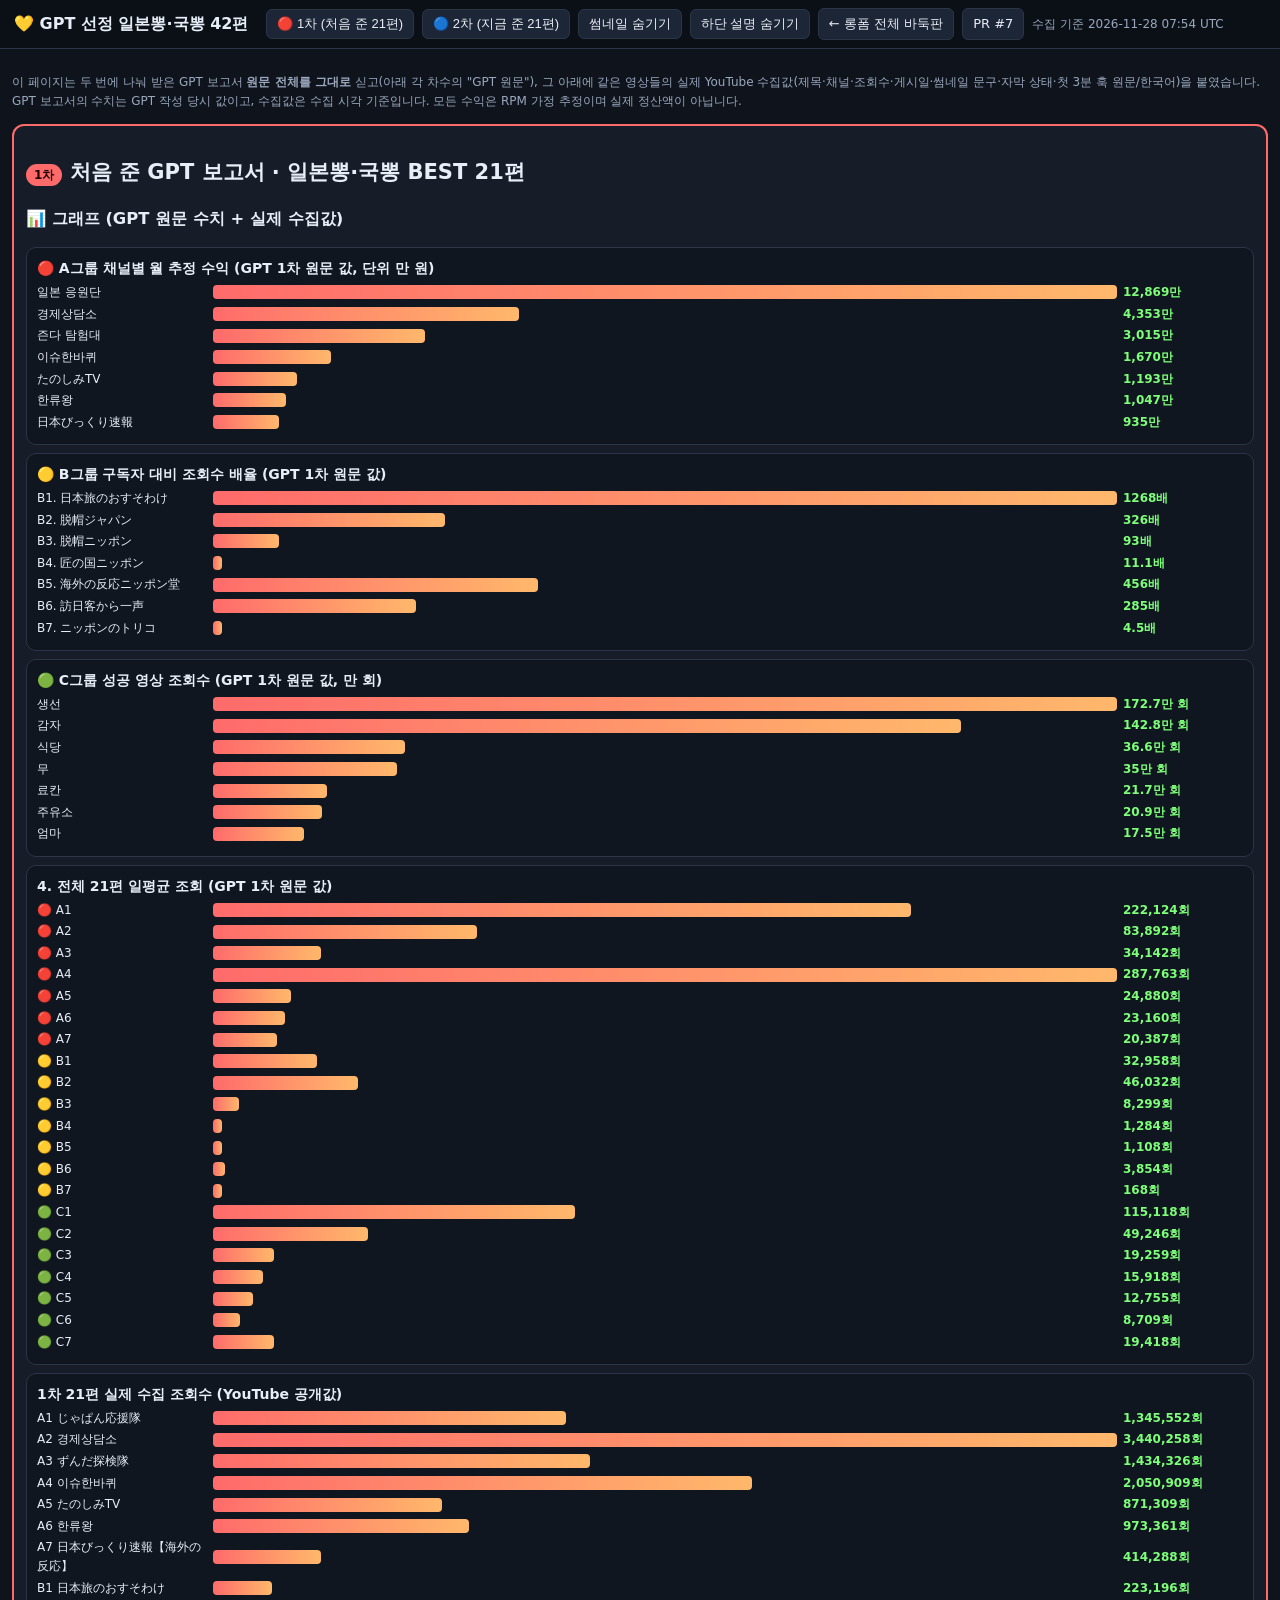
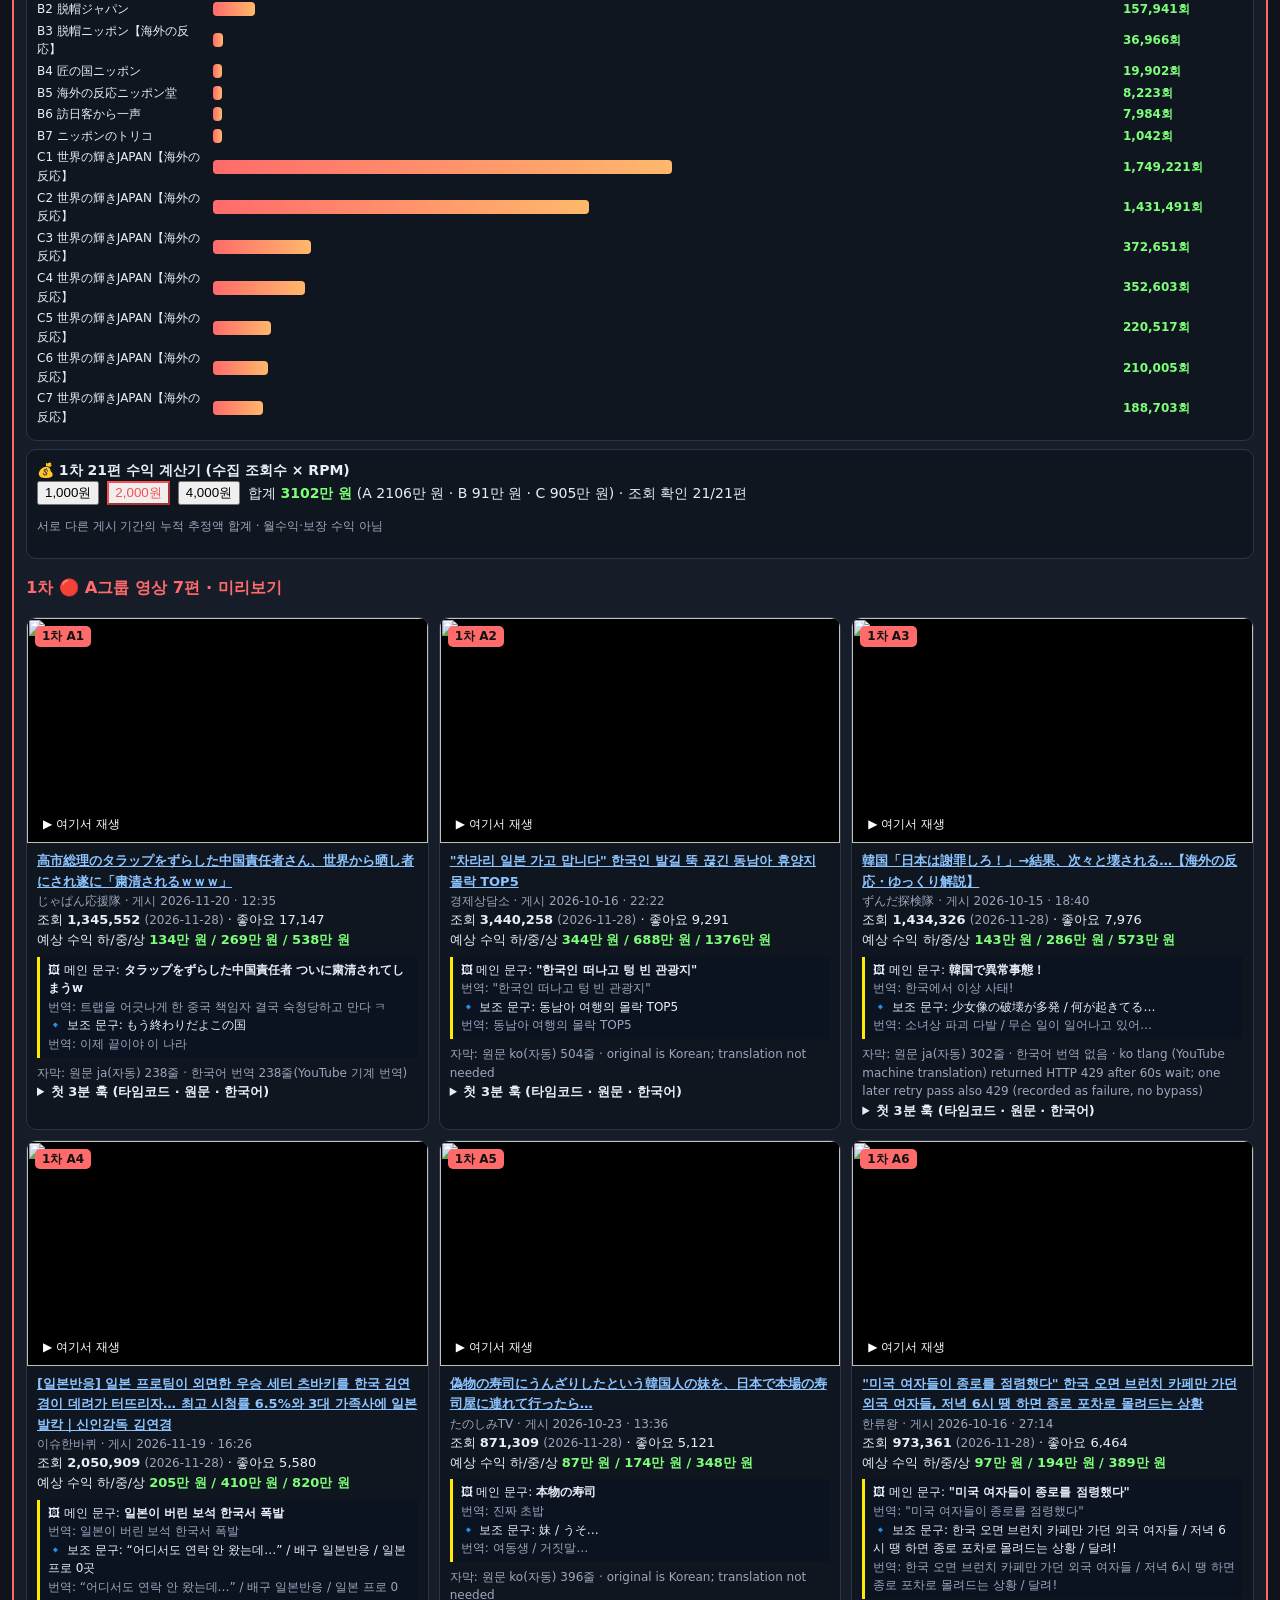
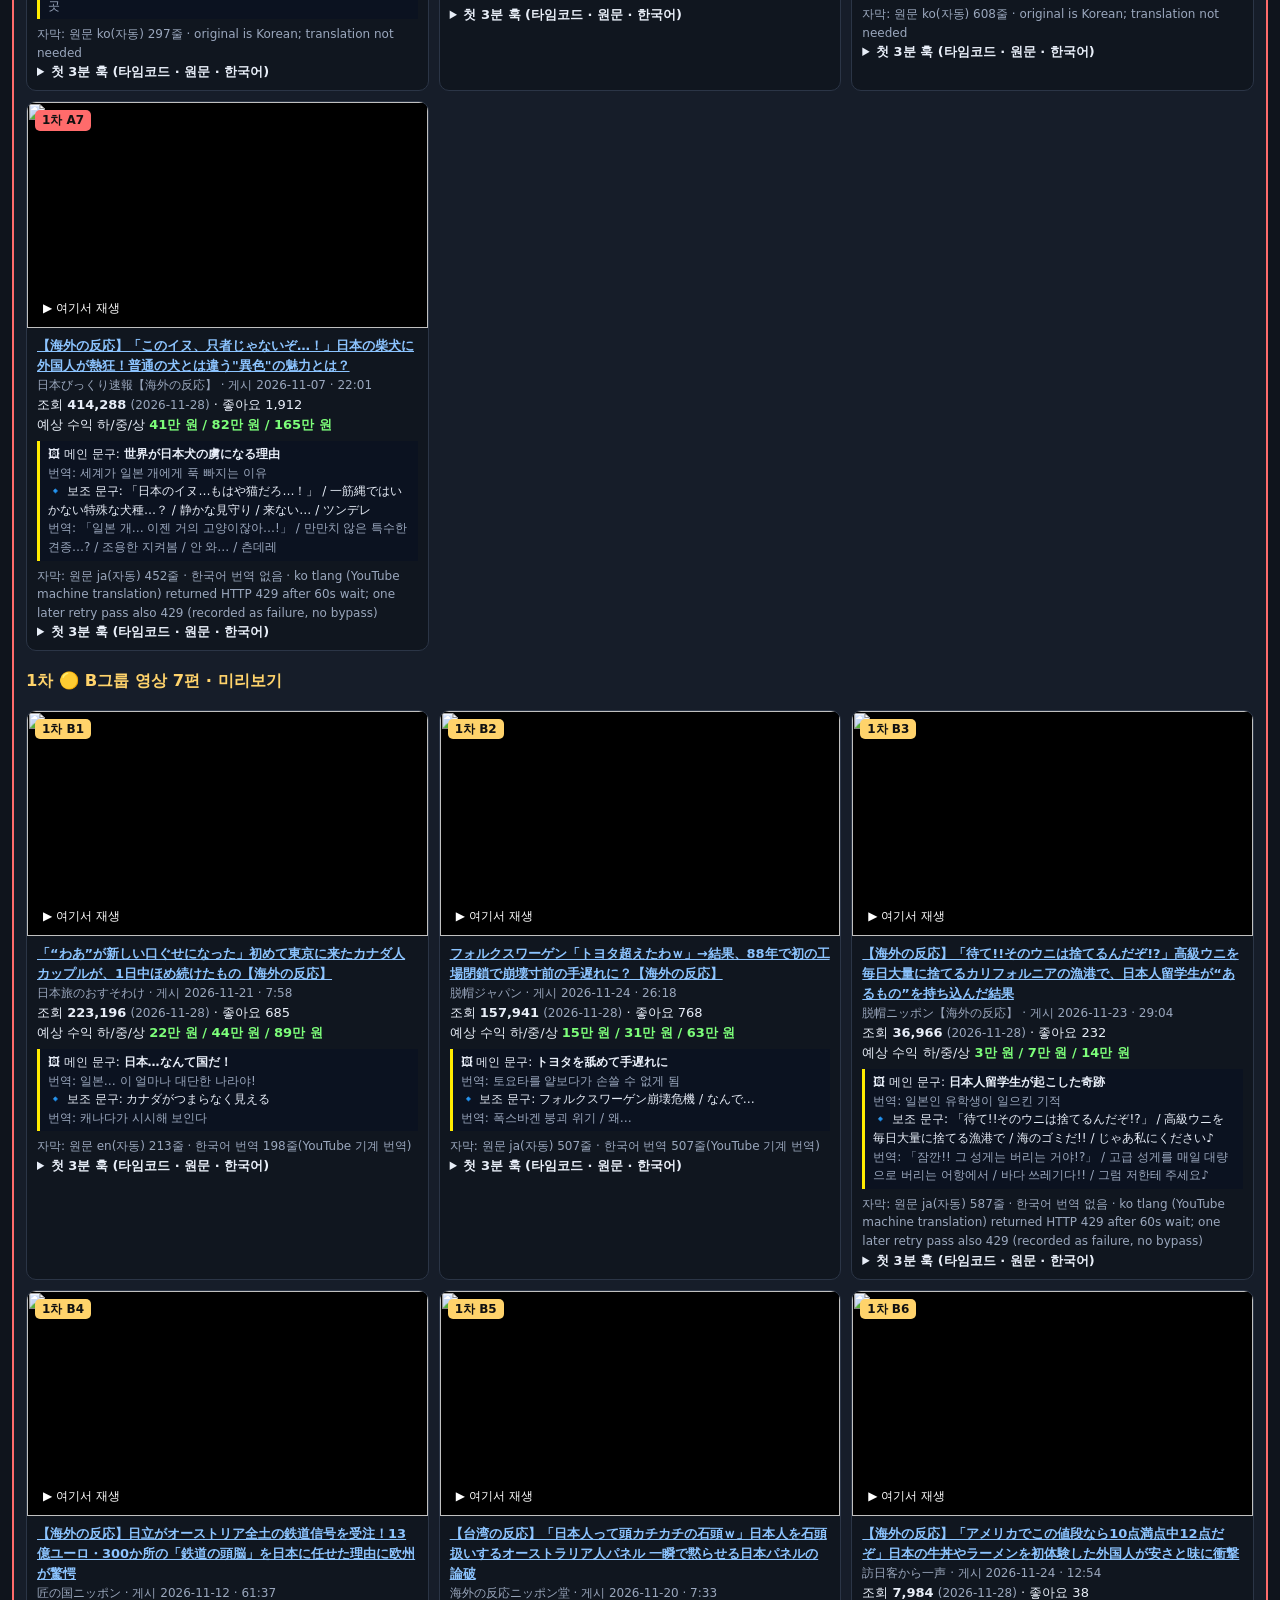
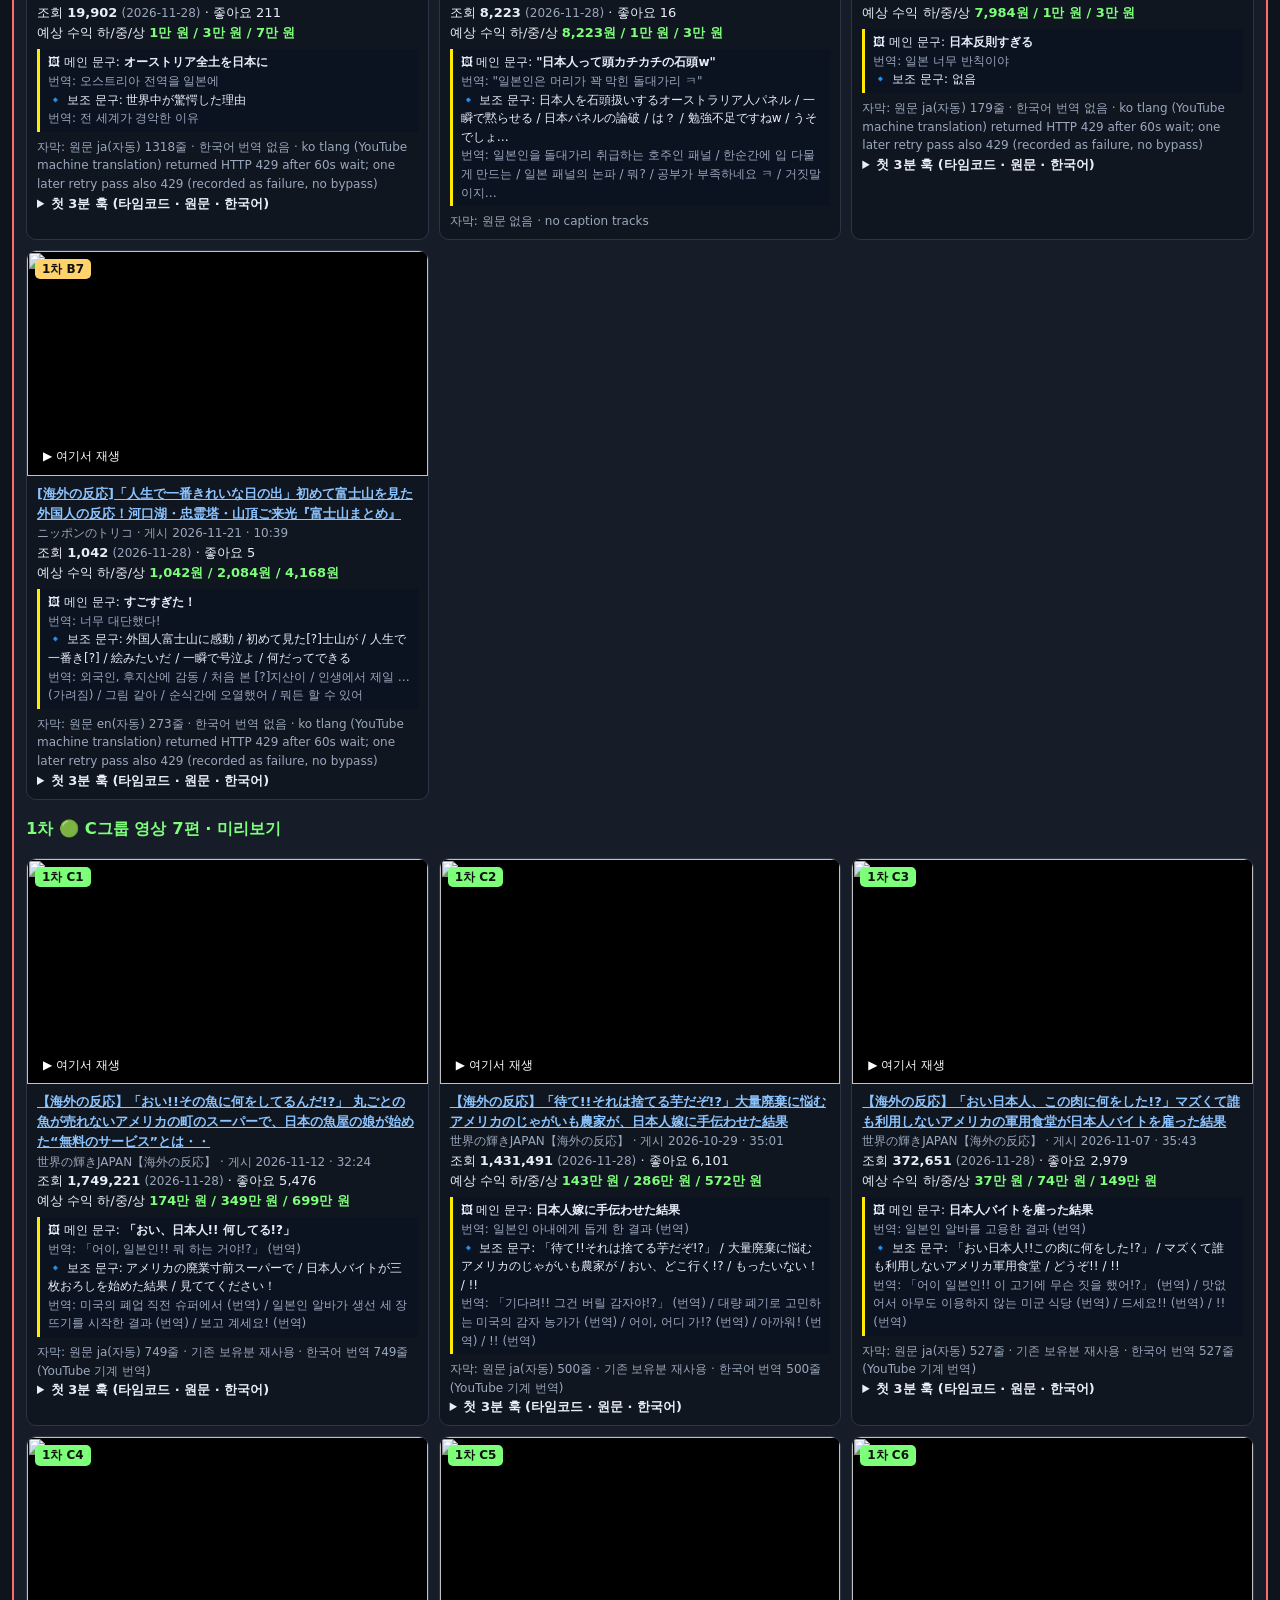
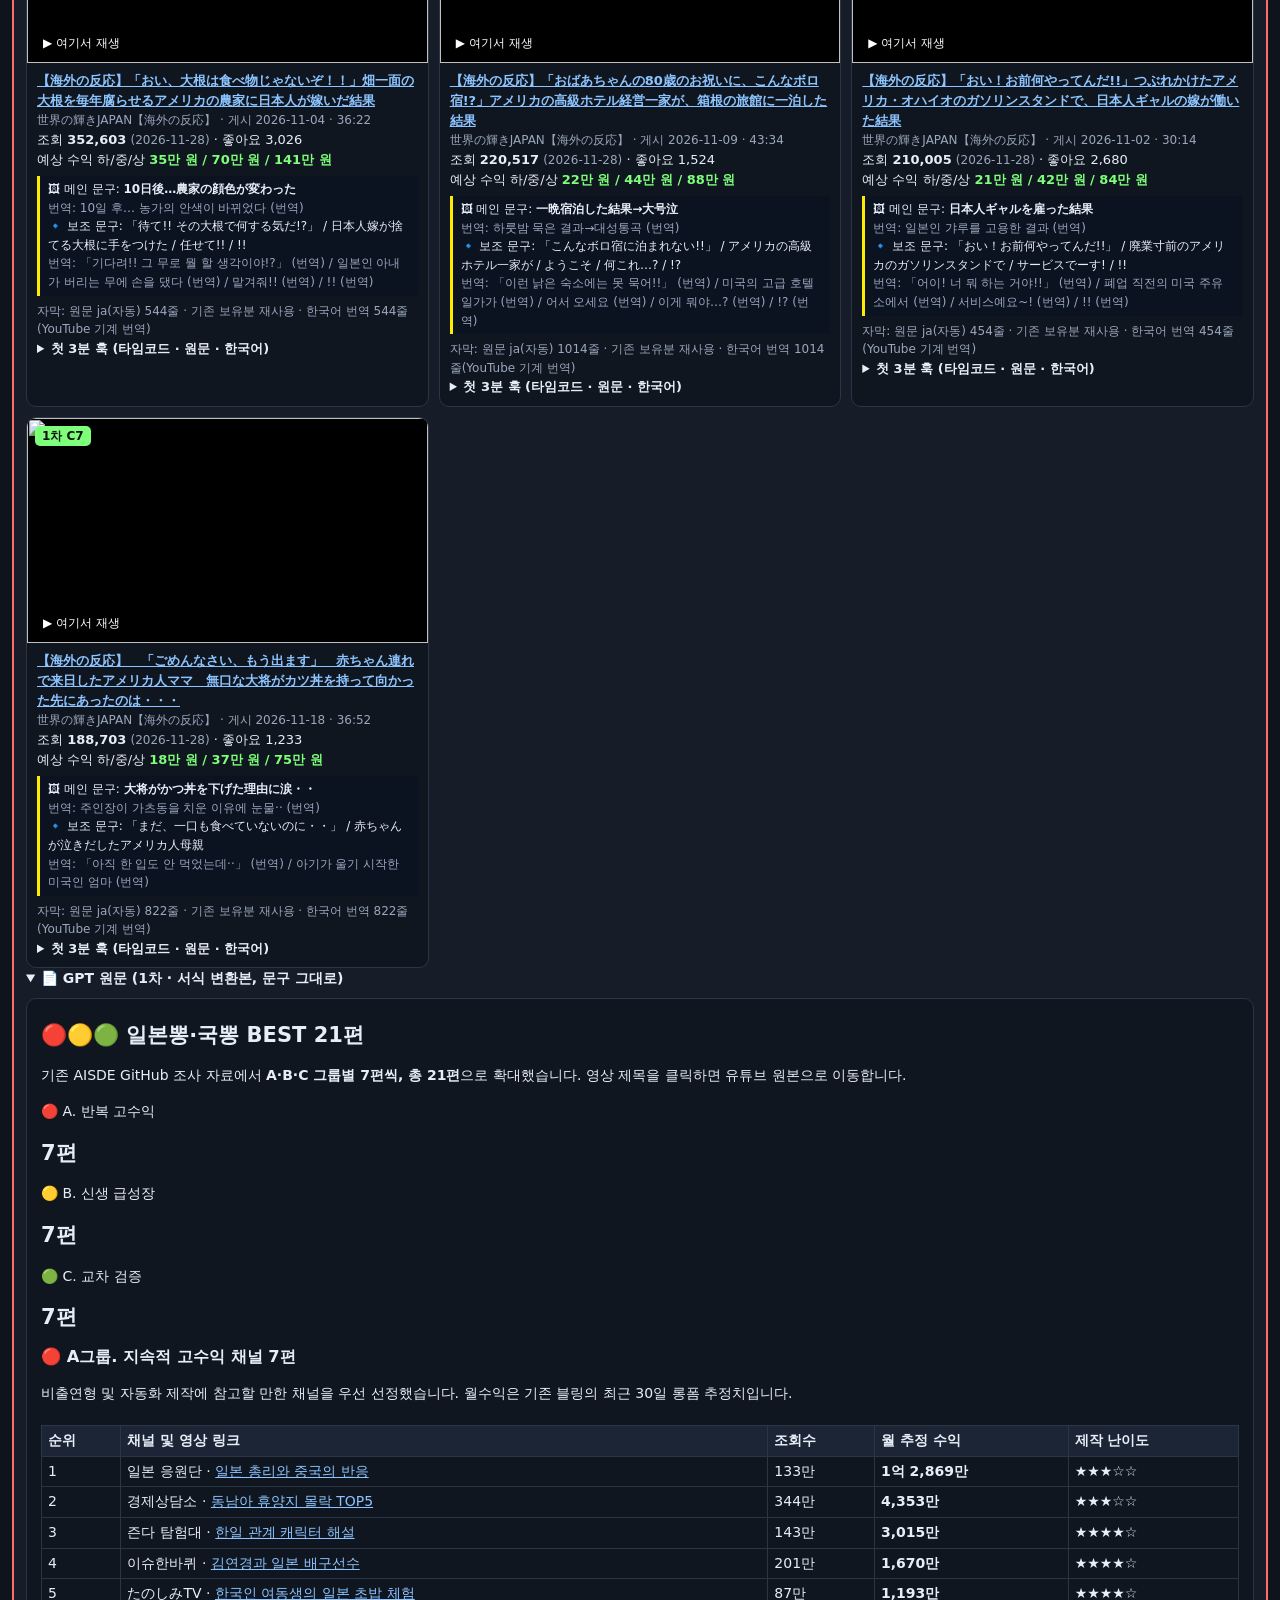
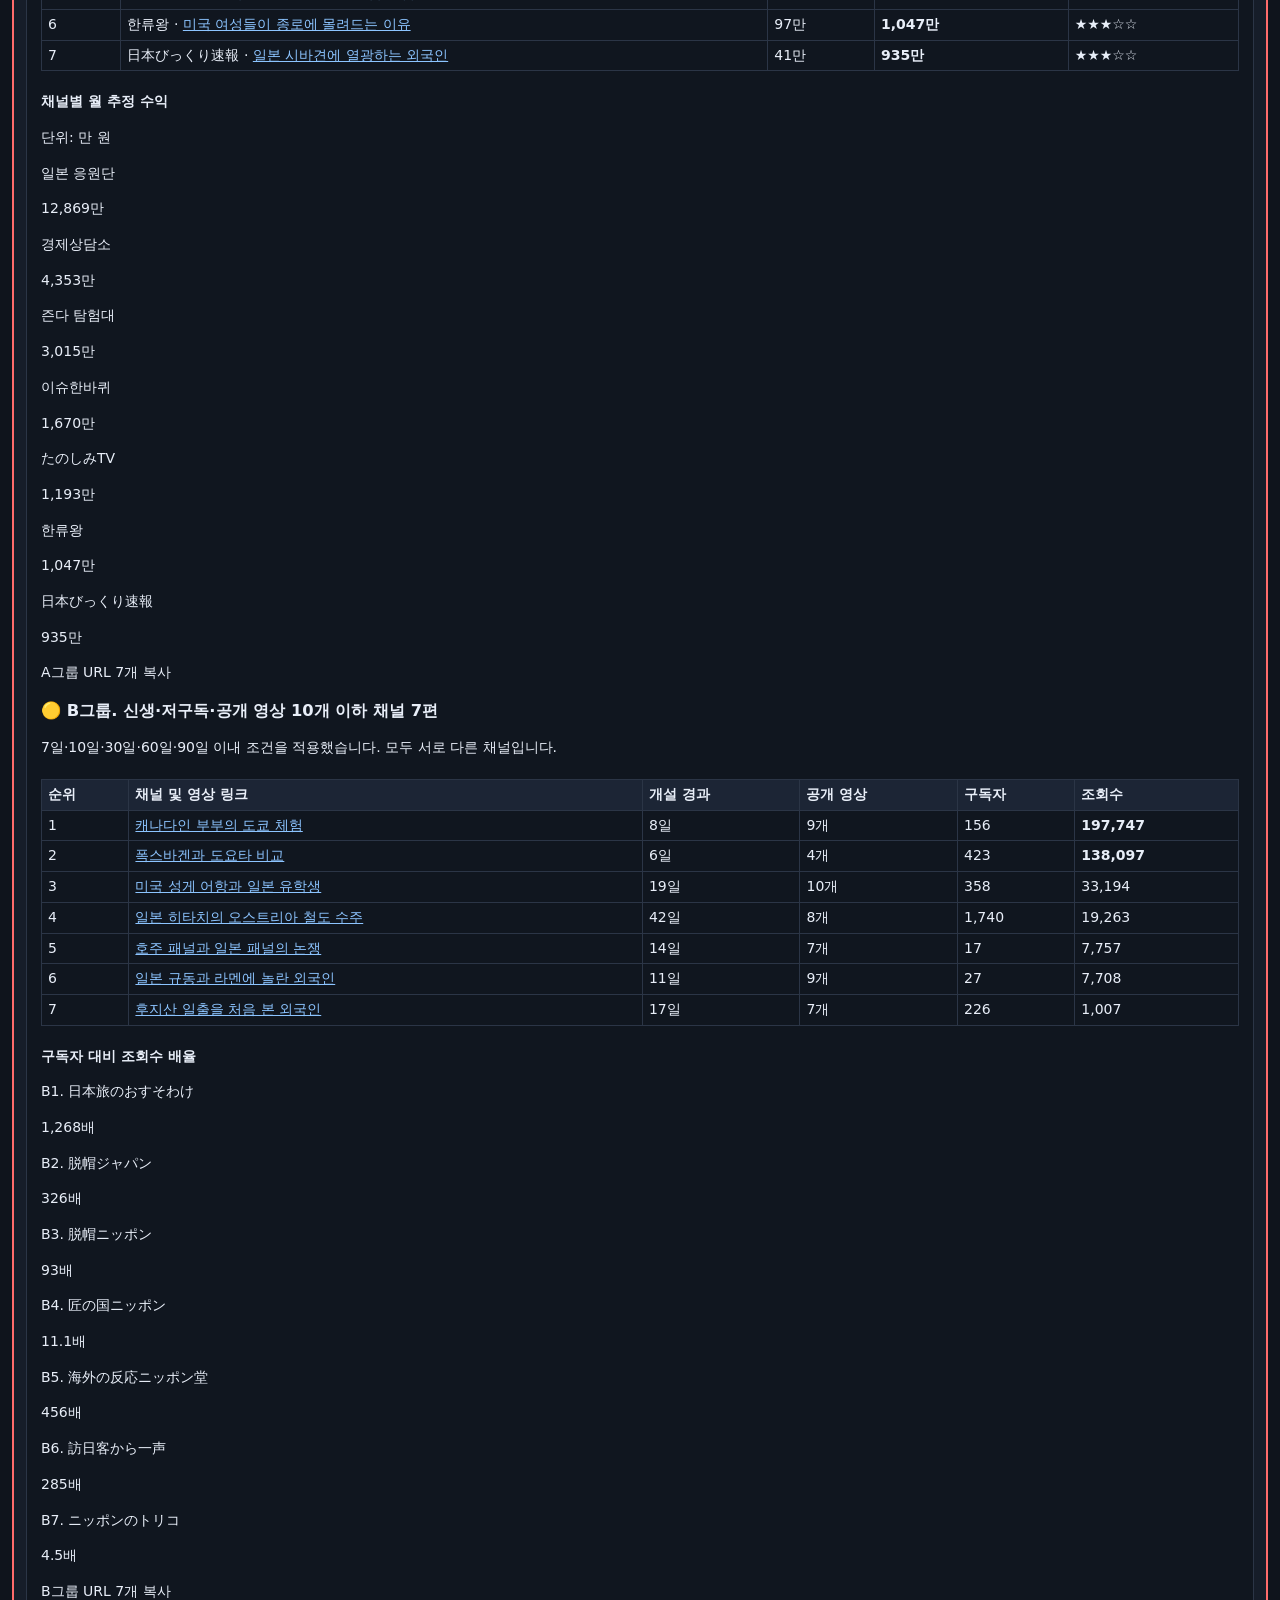
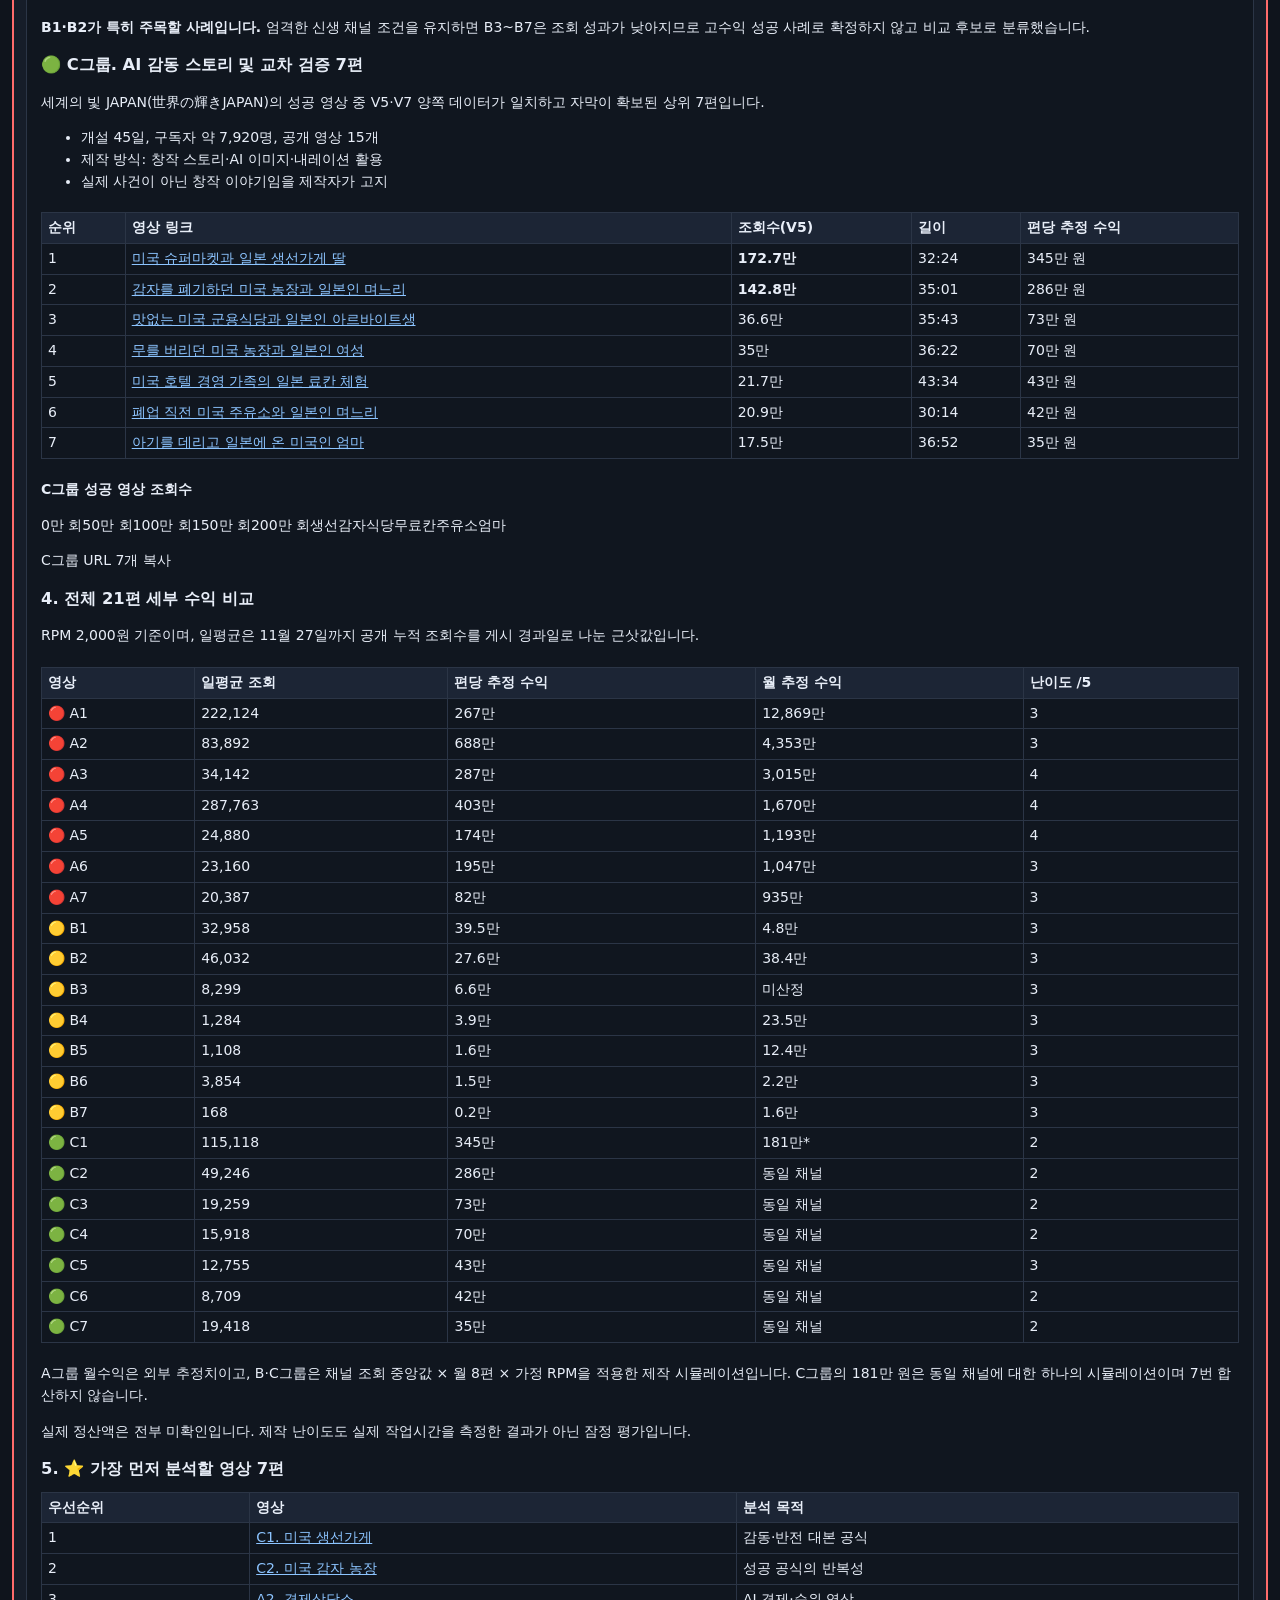
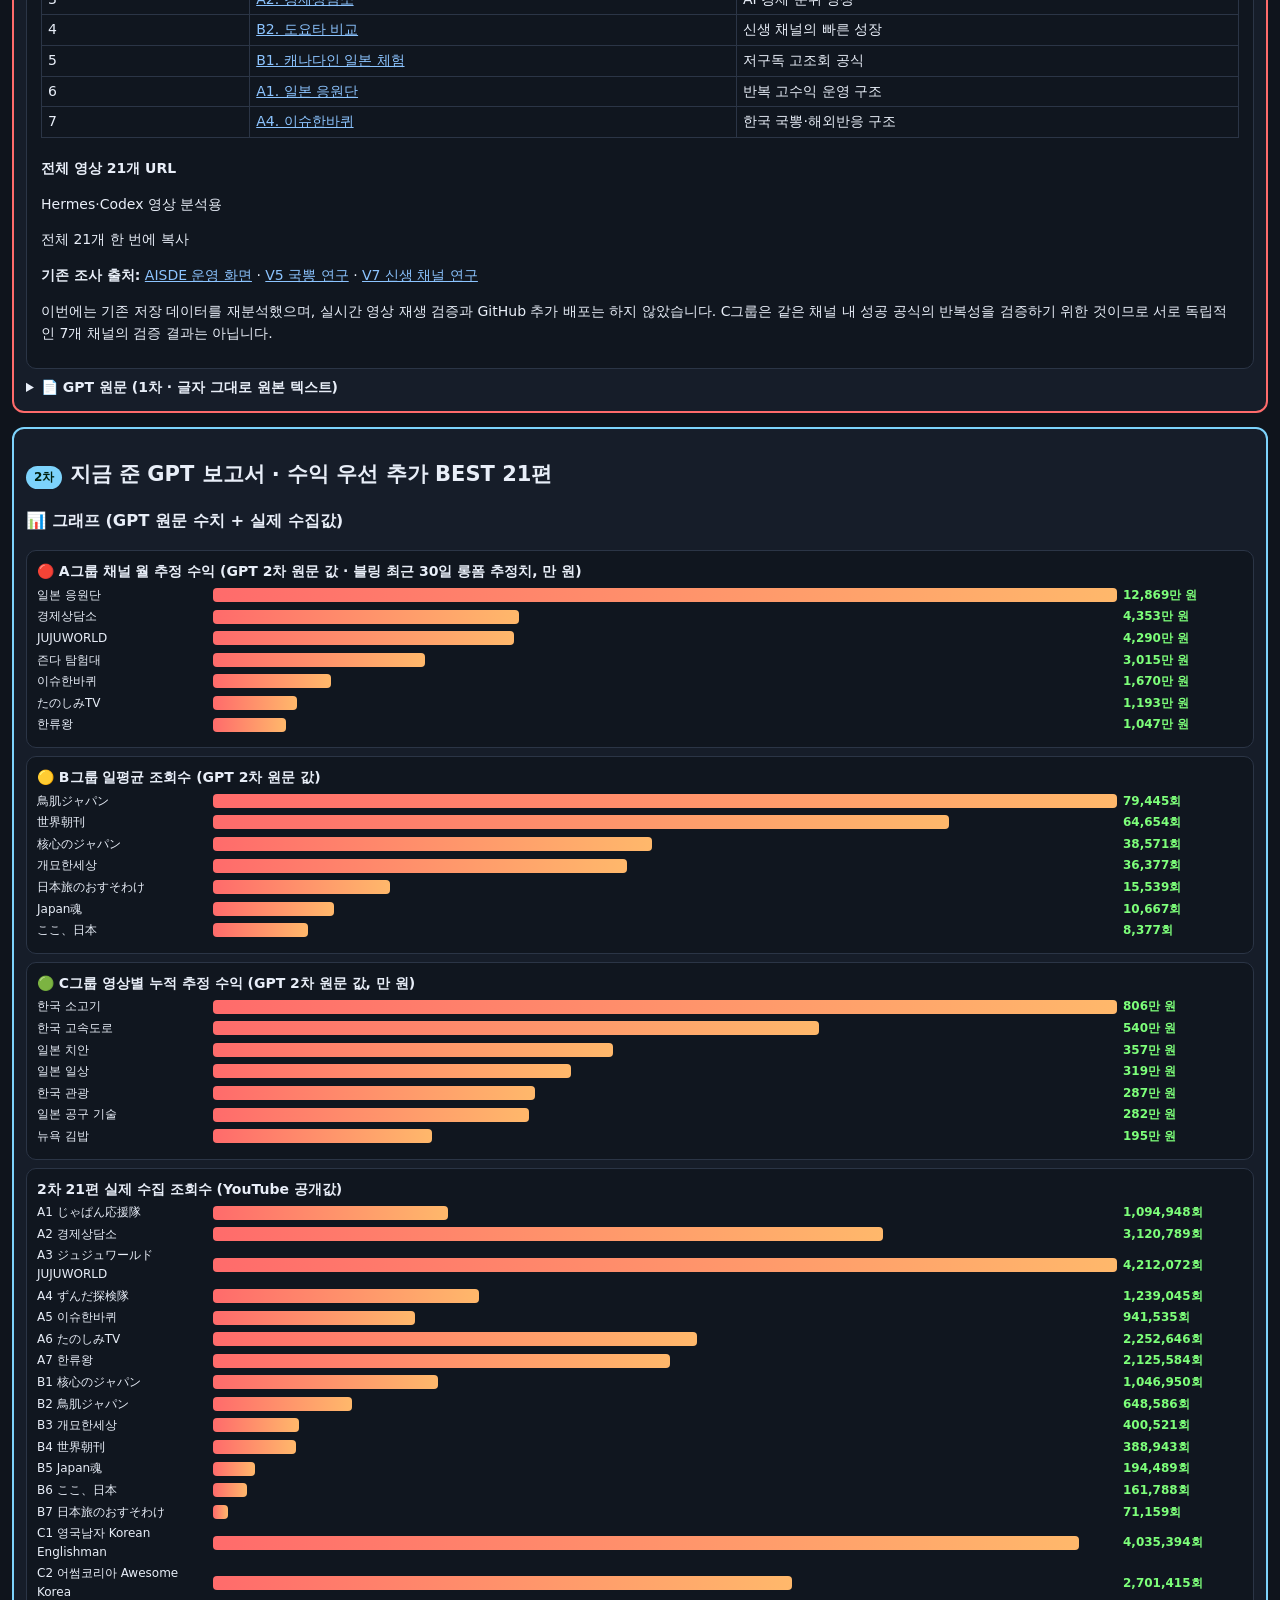
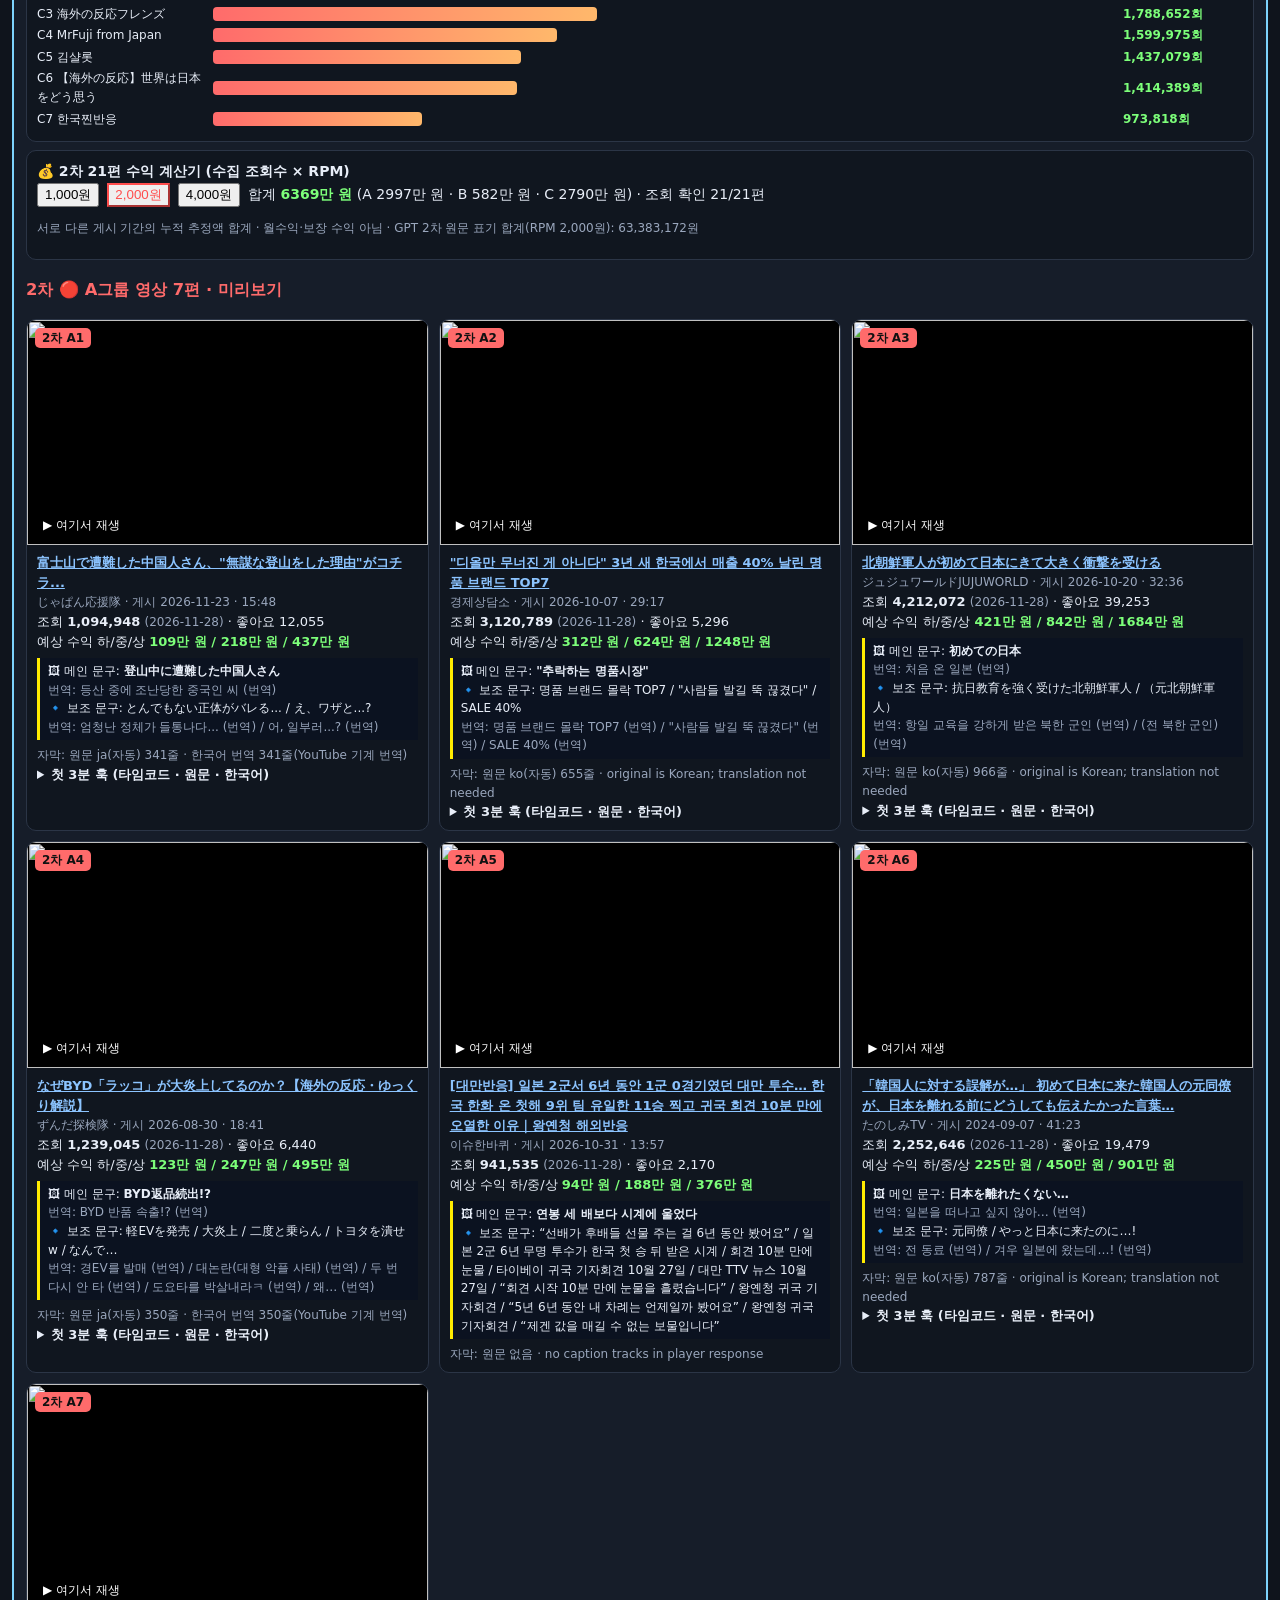
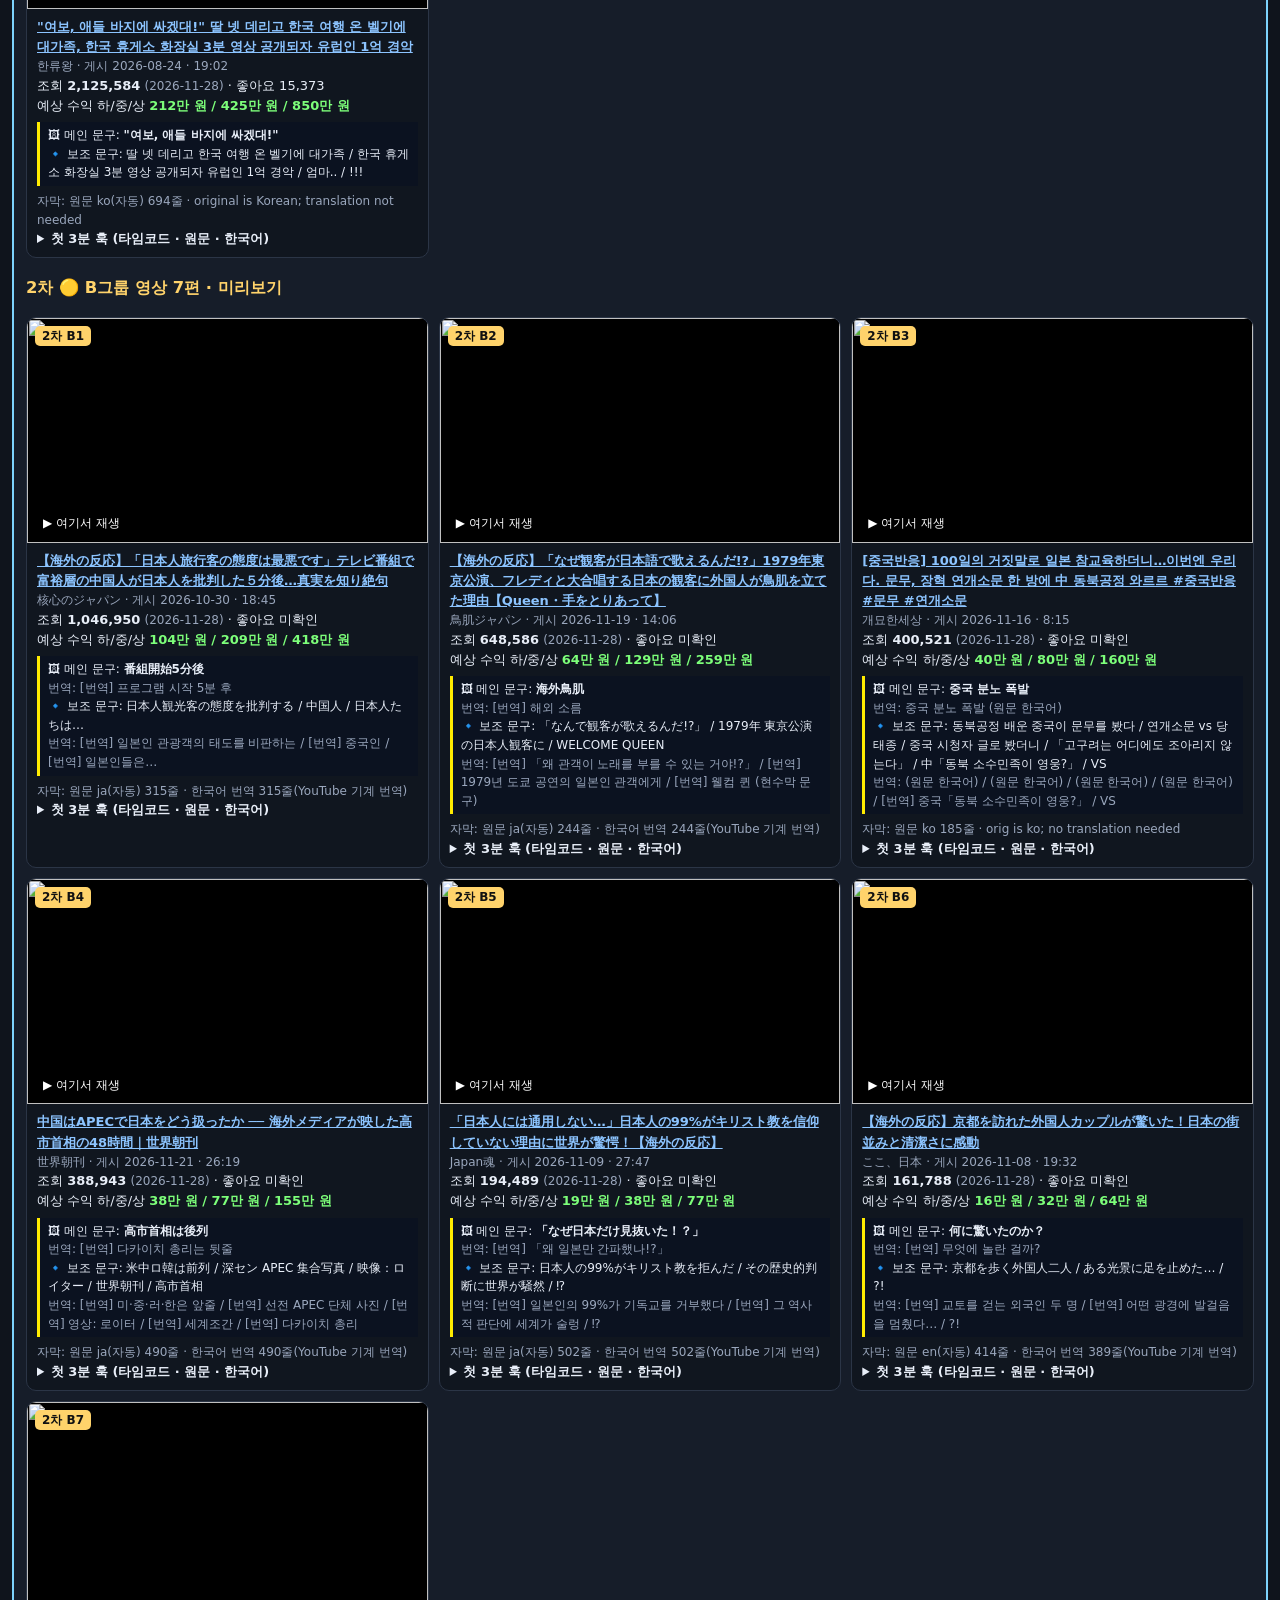
==== gpt42.html @ ff43d315 "Add GPT-selected 42 videos page (round 1 and 2, verbatim GPT reports, charts, subtitles status, thum" ====
<!doctype html><html lang="ko"><head><meta charset="utf-8"><meta name="viewport" content="width=device-width,initial-scale=1"><title>GPT 선정 일본뽕·국뽕 42편 · 1차 21 + 2차 21</title>
<style>
:root{--bg:#0f141c;--panel:#161d29;--line:#2b3546;--ink:#e8eef8;--mut:#9aa7bd;--red:#ff4d4d;--grn:#7dff7a;--lime:#bcff34;--ylw:#FFEB00}
*{box-sizing:border-box}body{margin:0;background:var(--bg);color:var(--ink);font:14px/1.55 system-ui,"Malgun Gothic",sans-serif}a{color:#8cc4ff}
header{position:sticky;top:0;z-index:20;background:#0b1017;border-bottom:1px solid var(--line);padding:8px 14px;display:flex;flex-wrap:wrap;gap:8px;align-items:center}
header h1{font-size:16px;margin:0 10px 0 0}header button,header a.btn{background:#1d2636;color:var(--ink);border:1px solid var(--line);border-radius:6px;padding:5px 10px;cursor:pointer;font-size:13px;text-decoration:none}
header button[aria-pressed=true]{border-color:var(--red);color:var(--red);font-weight:700}
main{max-width:1280px;margin:0 auto;padding:12px}
.round{border:2px solid var(--line);border-radius:12px;padding:12px;margin:14px 0;background:var(--panel)}.round.r1{border-color:#ff6b6b}.round.r2{border-color:#7dd3fc}
.badge{display:inline-block;padding:2px 8px;border-radius:999px;font-weight:800;font-size:12px}.b1{background:#ff6b6b;color:#200}.b2{background:#7dd3fc;color:#021}
.tw{overflow:auto}table{border-collapse:collapse;width:100%;margin:6px 0}th,td{border:1px solid var(--line);padding:4px 6px;vertical-align:top;text-align:left}th{background:#1c2535}
.gpt{background:#10161f;border:1px solid var(--line);border-radius:10px;padding:10px 14px;margin:8px 0}.gpt h2,.gpt h3,.gpt h4,.gpt h5{margin:10px 0 4px}
details>summary{cursor:pointer;font-weight:700}pre.raw{white-space:pre-wrap;word-break:break-word;background:#0a0e14;border:1px solid var(--line);padding:10px;border-radius:8px;font-size:12px}
.chart{background:#10161f;border:1px solid var(--line);border-radius:10px;padding:10px;margin:8px 0}.bar{display:grid;grid-template-columns:170px 1fr 120px;gap:6px;align-items:center;margin:3px 0;font-size:12px}.bar i{display:block;height:14px;border-radius:4px;background:linear-gradient(90deg,#ff6b6b,#ffb86b)}.bar b{color:var(--grn)}
.cards{display:grid;grid-template-columns:repeat(auto-fill,minmax(min(300px,100%),1fr));gap:10px}.card{background:#10161f;border:1px solid var(--line);border-radius:10px;overflow:hidden}
.th{position:relative;display:block;aspect-ratio:16/9;background:#000;cursor:pointer}.th img{width:100%;height:100%;object-fit:cover;display:block}.th .pl{position:absolute;left:8px;bottom:8px;background:rgba(0,0,0,.75);color:#fff;border-radius:6px;padding:2px 8px;font-size:12px}
.th .code{position:absolute;left:8px;top:8px;font-weight:900;font-size:12px;border-radius:5px;padding:1px 7px}.th .gptm{position:absolute;right:6px;top:6px}
.cb{padding:8px 10px;font-size:13px}.cb .t{font-weight:700}.cb .m{color:var(--mut);font-size:12px}.money{color:var(--grn);font-weight:700}.red{color:var(--red);font-weight:700}
.tt{background:#0b1220;border-left:3px solid var(--ylw);padding:4px 8px;margin:6px 0;font-size:12px}
.hook{max-height:220px;overflow:auto;font-size:12px;border:1px solid var(--line);border-radius:6px;margin-top:6px}.hook div{display:grid;grid-template-columns:58px 1fr 1fr;gap:6px;padding:2px 6px;border-bottom:1px solid #1d2636}.hook .tc{color:#ffd36b;font-family:monospace}
.player iframe{width:100%;aspect-ratio:16/9;border:0;display:block}.player .pb{display:flex;gap:6px;padding:4px;background:#111;font-size:12px}
.hide-thumb .th img{display:none}.hide-thumb .th{aspect-ratio:auto;min-height:28px}.hide-desc .cb .detail{display:none}
.calc{display:flex;flex-wrap:wrap;gap:8px;align-items:center}.calc button[aria-pressed=true]{border-color:var(--red);color:var(--red)}
.note{color:var(--mut);font-size:12px}
</style></head><body>
<header><h1>💛 GPT 선정 일본뽕·국뽕 42편</h1><button data-go="r1" aria-pressed="false">🔴 1차 (처음 준 21편)</button><button data-go="r2" aria-pressed="false">🔵 2차 (지금 준 21편)</button><button id="tThumb">썸네일 숨기기</button><button id="tDesc">하단 설명 숨기기</button><a class="btn" href="index.html">← 롱폼 전체 바둑판</a><a class="btn" href="https://github.com/geben147-create/youtube-longform-revenue/pull/7" target="_blank" rel="noopener">PR #7</a><span class="note" id="asof"></span></header>
<main>
<p class="note">이 페이지는 두 번에 나눠 받은 GPT 보고서 <b>원문 전체를 그대로</b> 싣고(아래 각 차수의 "GPT 원문"), 그 아래에 같은 영상들의 실제 YouTube 수집값(제목·채널·조회수·게시일·썸네일 문구·자막 상태·첫 3분 훅 원문/한국어)을 붙였습니다. GPT 보고서의 수치는 GPT 작성 당시 값이고, 수집값은 수집 시각 기준입니다. 모든 수익은 RPM 가정 추정이며 실제 정산액이 아닙니다.</p>
<section class="round r1" id="r1"><h2><span class="badge b1">1차</span> 처음 준 GPT 보고서 · 일본뽕·국뽕 BEST 21편</h2><div id="viz1"></div><div id="cards1"></div><details open><summary>📄 GPT 원문 (1차 · 서식 변환본, 문구 그대로)</summary><div class="gpt"><h2><b>🔴🟡🟢 일본뽕·국뽕 BEST 21편</b></h2>
<p>기존 AISDE GitHub 조사 자료에서 <b>A·B·C 그룹별 7편씩, 총 21편</b>으로 확대했습니다. 영상 제목을 클릭하면 유튜브 원본으로 이동합니다.</p>
<p>🔴 A. 반복 고수익</p>
<h2><b>7편</b></h2>
<p>🟡 B. 신생 급성장</p>
<h2><b>7편</b></h2>
<p>🟢 C. 교차 검증</p>
<h2><b>7편</b></h2>
<h3><b>🔴 A그룹. 지속적 고수익 채널 7편</b></h3>
<p>비출연형 및 자동화 제작에 참고할 만한 채널을 우선 선정했습니다. 월수익은 기존 블링의 최근 30일 롱폼 추정치입니다.</p>
<div class="tw"><table><thead><tr><th>순위</th><th>채널 및 영상 링크</th><th>조회수</th><th>월 추정 수익</th><th>제작 난이도</th></tr></thead><tbody><tr><td>1</td><td>일본 응원단 · <a href="https://www.youtube.com/watch?v=pwTkR2Z_wrI&amp;utm_source=chatgpt.com" target="_blank" rel="noopener noreferrer" data-vid="pwTkR2Z_wrI">일본 총리와 중국의 반응</a></td><td>133만</td><td><b>1억 2,869만</b></td><td>★★★☆☆</td></tr><tr><td>2</td><td>경제상담소 · <a href="https://www.youtube.com/watch?v=UOa3y1H9e2Q&amp;utm_source=chatgpt.com" target="_blank" rel="noopener noreferrer" data-vid="UOa3y1H9e2Q">동남아 휴양지 몰락 TOP5</a></td><td>344만</td><td><b>4,353만</b></td><td>★★★☆☆</td></tr><tr><td>3</td><td>즌다 탐험대 · <a href="https://www.youtube.com/watch?v=G4VSzLMFjEo&amp;utm_source=chatgpt.com" target="_blank" rel="noopener noreferrer" data-vid="G4VSzLMFjEo">한일 관계 캐릭터 해설</a></td><td>143만</td><td><b>3,015만</b></td><td>★★★★☆</td></tr><tr><td>4</td><td>이슈한바퀴 · <a href="https://www.youtube.com/watch?v=dzBShM8wRlM&amp;utm_source=chatgpt.com" target="_blank" rel="noopener noreferrer" data-vid="dzBShM8wRlM">김연경과 일본 배구선수</a></td><td>201만</td><td><b>1,670만</b></td><td>★★★★☆</td></tr><tr><td>5</td><td>たのしみTV · <a href="https://www.youtube.com/watch?v=e7ecpxvjAAc&amp;utm_source=chatgpt.com" target="_blank" rel="noopener noreferrer" data-vid="e7ecpxvjAAc">한국인 여동생의 일본 초밥 체험</a></td><td>87만</td><td><b>1,193만</b></td><td>★★★★☆</td></tr><tr><td>6</td><td>한류왕 · <a href="https://www.youtube.com/watch?v=cwqukf8KJuA&amp;utm_source=chatgpt.com" target="_blank" rel="noopener noreferrer" data-vid="cwqukf8KJuA">미국 여성들이 종로에 몰려드는 이유</a></td><td>97만</td><td><b>1,047만</b></td><td>★★★☆☆</td></tr><tr><td>7</td><td>日本びっくり速報 · <a href="https://www.youtube.com/watch?v=9l5fbcz6Znc&amp;utm_source=chatgpt.com" target="_blank" rel="noopener noreferrer" data-vid="9l5fbcz6Znc">일본 시바견에 열광하는 외국인</a></td><td>41만</td><td><b>935만</b></td><td>★★★☆☆</td></tr></tbody></table></div>
<p><b>채널별 월 추정 수익</b></p>
<p>단위: 만 원</p>
<p>일본 응원단</p>
<p>12,869만</p>
<p>경제상담소</p>
<p>4,353만</p>
<p>즌다 탐험대</p>
<p>3,015만</p>
<p>이슈한바퀴</p>
<p>1,670만</p>
<p>たのしみTV</p>
<p>1,193만</p>
<p>한류왕</p>
<p>1,047만</p>
<p>日本びっくり速報</p>
<p>935만</p>
<p> A그룹 URL 7개 복사</p>
<h3><b>🟡 B그룹. 신생·저구독·공개 영상 10개 이하 채널 7편</b></h3>
<p>7일·10일·30일·60일·90일 이내 조건을 적용했습니다. 모두 서로 다른 채널입니다.</p>
<div class="tw"><table><thead><tr><th>순위</th><th>채널 및 영상 링크</th><th>개설 경과</th><th>공개 영상</th><th>구독자</th><th>조회수</th></tr></thead><tbody><tr><td>1</td><td><a href="https://www.youtube.com/watch?v=vqwtVxPPqzU&amp;utm_source=chatgpt.com" target="_blank" rel="noopener noreferrer" data-vid="vqwtVxPPqzU">캐나다인 부부의 도쿄 체험</a></td><td>8일</td><td>9개</td><td>156</td><td><b>197,747</b></td></tr><tr><td>2</td><td><a href="https://www.youtube.com/watch?v=es2FBU2_mBY&amp;utm_source=chatgpt.com" target="_blank" rel="noopener noreferrer" data-vid="es2FBU2_mBY">폭스바겐과 도요타 비교</a></td><td>6일</td><td>4개</td><td>423</td><td><b>138,097</b></td></tr><tr><td>3</td><td><a href="https://www.youtube.com/watch?v=YKLP-i8Gpec&amp;utm_source=chatgpt.com" target="_blank" rel="noopener noreferrer" data-vid="YKLP-i8Gpec">미국 성게 어항과 일본 유학생</a></td><td>19일</td><td>10개</td><td>358</td><td>33,194</td></tr><tr><td>4</td><td><a href="https://www.youtube.com/watch?v=DEaKgtjKYS4&amp;utm_source=chatgpt.com" target="_blank" rel="noopener noreferrer" data-vid="DEaKgtjKYS4">일본 히타치의 오스트리아 철도 수주</a></td><td>42일</td><td>8개</td><td>1,740</td><td>19,263</td></tr><tr><td>5</td><td><a href="https://www.youtube.com/watch?v=-pozMsqZ-Qw&amp;utm_source=chatgpt.com" target="_blank" rel="noopener noreferrer" data-vid="-pozMsqZ-Qw">호주 패널과 일본 패널의 논쟁</a></td><td>14일</td><td>7개</td><td>17</td><td>7,757</td></tr><tr><td>6</td><td><a href="https://www.youtube.com/watch?v=Z5dkA8rHc8c&amp;utm_source=chatgpt.com" target="_blank" rel="noopener noreferrer" data-vid="Z5dkA8rHc8c">일본 규동과 라멘에 놀란 외국인</a></td><td>11일</td><td>9개</td><td>27</td><td>7,708</td></tr><tr><td>7</td><td><a href="https://www.youtube.com/watch?v=abvahzCz0Qs&amp;utm_source=chatgpt.com" target="_blank" rel="noopener noreferrer" data-vid="abvahzCz0Qs">후지산 일출을 처음 본 외국인</a></td><td>17일</td><td>7개</td><td>226</td><td>1,007</td></tr></tbody></table></div>
<p><b>구독자 대비 조회수 배율</b></p>
<p>B1. 日本旅のおすそわけ</p>
<p>1,268배</p>
<p>B2. 脱帽ジャパン</p>
<p>326배</p>
<p>B3. 脱帽ニッポン</p>
<p>93배</p>
<p>B4. 匠の国ニッポン</p>
<p>11.1배</p>
<p>B5. 海外の反応ニッポン堂</p>
<p>456배</p>
<p>B6. 訪日客から一声</p>
<p>285배</p>
<p>B7. ニッポンのトリコ</p>
<p>4.5배</p>
<p> B그룹 URL 7개 복사</p>
<p><b>B1·B2가 특히 주목할 사례입니다.</b> 엄격한 신생 채널 조건을 유지하면 B3~B7은 조회 성과가 낮아지므로 고수익 성공 사례로 확정하지 않고 비교 후보로 분류했습니다.</p>
<h3><b>🟢 C그룹. AI 감동 스토리 및 교차 검증 7편</b></h3>
<p>세계의 빛 JAPAN(世界の輝きJAPAN)의 성공 영상 중 V5·V7 양쪽 데이터가 일치하고 자막이 확보된 상위 7편입니다.</p>
<ul><li>개설 45일, 구독자 약 7,920명, 공개 영상 15개</li><li>제작 방식: 창작 스토리·AI 이미지·내레이션 활용</li><li>실제 사건이 아닌 창작 이야기임을 제작자가 고지</li></ul>
<div class="tw"><table><thead><tr><th>순위</th><th>영상 링크</th><th>조회수(V5)</th><th>길이</th><th>편당 추정 수익</th></tr></thead><tbody><tr><td>1</td><td><a href="https://www.youtube.com/watch?v=JT80a8IEu2s&amp;utm_source=chatgpt.com" target="_blank" rel="noopener noreferrer" data-vid="JT80a8IEu2s">미국 슈퍼마켓과 일본 생선가게 딸</a></td><td><b>172.7만</b></td><td>32:24</td><td>345만 원</td></tr><tr><td>2</td><td><a href="https://www.youtube.com/watch?v=alYG7_zlRTM&amp;utm_source=chatgpt.com" target="_blank" rel="noopener noreferrer" data-vid="alYG7_zlRTM">감자를 폐기하던 미국 농장과 일본인 며느리</a></td><td><b>142.8만</b></td><td>35:01</td><td>286만 원</td></tr><tr><td>3</td><td><a href="https://www.youtube.com/watch?v=ChCe6Wejrc0&amp;utm_source=chatgpt.com" target="_blank" rel="noopener noreferrer" data-vid="ChCe6Wejrc0">맛없는 미국 군용식당과 일본인 아르바이트생</a></td><td>36.6만</td><td>35:43</td><td>73만 원</td></tr><tr><td>4</td><td><a href="https://www.youtube.com/watch?v=IJp6iY68YMM&amp;utm_source=chatgpt.com" target="_blank" rel="noopener noreferrer" data-vid="IJp6iY68YMM">무를 버리던 미국 농장과 일본인 여성</a></td><td>35만</td><td>36:22</td><td>70만 원</td></tr><tr><td>5</td><td><a href="https://www.youtube.com/watch?v=SI4X0uOPMWU&amp;utm_source=chatgpt.com" target="_blank" rel="noopener noreferrer" data-vid="SI4X0uOPMWU">미국 호텔 경영 가족의 일본 료칸 체험</a></td><td>21.7만</td><td>43:34</td><td>43만 원</td></tr><tr><td>6</td><td><a href="https://www.youtube.com/watch?v=Aea4iQjXGNk&amp;utm_source=chatgpt.com" target="_blank" rel="noopener noreferrer" data-vid="Aea4iQjXGNk">폐업 직전 미국 주유소와 일본인 며느리</a></td><td>20.9만</td><td>30:14</td><td>42만 원</td></tr><tr><td>7</td><td><a href="https://www.youtube.com/watch?v=3k6yHXKTQP0&amp;utm_source=chatgpt.com" target="_blank" rel="noopener noreferrer" data-vid="3k6yHXKTQP0">아기를 데리고 일본에 온 미국인 엄마</a></td><td>17.5만</td><td>36:52</td><td>35만 원</td></tr></tbody></table></div>
<p><b>C그룹 성공 영상 조회수</b></p>
<p>0만 회50만 회100만 회150만 회200만 회생선감자식당무료칸주유소엄마</p>
<p> C그룹 URL 7개 복사</p>
<h3><b>4. 전체 21편 세부 수익 비교</b></h3>
<p>RPM 2,000원 기준이며, 일평균은 11월 27일까지 공개 누적 조회수를 게시 경과일로 나눈 근삿값입니다.</p>
<div class="tw"><table><thead><tr><th>영상</th><th>일평균 조회</th><th>편당 추정 수익</th><th>월 추정 수익</th><th>난이도 /5</th></tr></thead><tbody><tr><td>🔴 A1</td><td>222,124</td><td>267만</td><td>12,869만</td><td>3</td></tr><tr><td>🔴 A2</td><td>83,892</td><td>688만</td><td>4,353만</td><td>3</td></tr><tr><td>🔴 A3</td><td>34,142</td><td>287만</td><td>3,015만</td><td>4</td></tr><tr><td>🔴 A4</td><td>287,763</td><td>403만</td><td>1,670만</td><td>4</td></tr><tr><td>🔴 A5</td><td>24,880</td><td>174만</td><td>1,193만</td><td>4</td></tr><tr><td>🔴 A6</td><td>23,160</td><td>195만</td><td>1,047만</td><td>3</td></tr><tr><td>🔴 A7</td><td>20,387</td><td>82만</td><td>935만</td><td>3</td></tr><tr><td>🟡 B1</td><td>32,958</td><td>39.5만</td><td>4.8만</td><td>3</td></tr><tr><td>🟡 B2</td><td>46,032</td><td>27.6만</td><td>38.4만</td><td>3</td></tr><tr><td>🟡 B3</td><td>8,299</td><td>6.6만</td><td>미산정</td><td>3</td></tr><tr><td>🟡 B4</td><td>1,284</td><td>3.9만</td><td>23.5만</td><td>3</td></tr><tr><td>🟡 B5</td><td>1,108</td><td>1.6만</td><td>12.4만</td><td>3</td></tr><tr><td>🟡 B6</td><td>3,854</td><td>1.5만</td><td>2.2만</td><td>3</td></tr><tr><td>🟡 B7</td><td>168</td><td>0.2만</td><td>1.6만</td><td>3</td></tr><tr><td>🟢 C1</td><td>115,118</td><td>345만</td><td>181만*</td><td>2</td></tr><tr><td>🟢 C2</td><td>49,246</td><td>286만</td><td>동일 채널</td><td>2</td></tr><tr><td>🟢 C3</td><td>19,259</td><td>73만</td><td>동일 채널</td><td>2</td></tr><tr><td>🟢 C4</td><td>15,918</td><td>70만</td><td>동일 채널</td><td>2</td></tr><tr><td>🟢 C5</td><td>12,755</td><td>43만</td><td>동일 채널</td><td>3</td></tr><tr><td>🟢 C6</td><td>8,709</td><td>42만</td><td>동일 채널</td><td>2</td></tr><tr><td>🟢 C7</td><td>19,418</td><td>35만</td><td>동일 채널</td><td>2</td></tr></tbody></table></div>
<p>A그룹 월수익은 외부 추정치이고, B·C그룹은 채널 조회 중앙값 × 월 8편 × 가정 RPM을 적용한 제작 시뮬레이션입니다. C그룹의 181만 원은 동일 채널에 대한 하나의 시뮬레이션이며 7번 합산하지 않습니다.</p>
<p>실제 정산액은 전부 미확인입니다. 제작 난이도도 실제 작업시간을 측정한 결과가 아닌 잠정 평가입니다.</p>
<h3><b>5. ⭐ 가장 먼저 분석할 영상 7편</b></h3>
<div class="tw"><table><thead><tr><th>우선순위</th><th>영상</th><th>분석 목적</th></tr></thead><tbody><tr><td>1</td><td><a href="https://www.youtube.com/watch?v=JT80a8IEu2s&amp;utm_source=chatgpt.com" target="_blank" rel="noopener noreferrer" data-vid="JT80a8IEu2s">C1. 미국 생선가게</a></td><td>감동·반전 대본 공식</td></tr><tr><td>2</td><td><a href="https://www.youtube.com/watch?v=alYG7_zlRTM&amp;utm_source=chatgpt.com" target="_blank" rel="noopener noreferrer" data-vid="alYG7_zlRTM">C2. 미국 감자 농장</a></td><td>성공 공식의 반복성</td></tr><tr><td>3</td><td><a href="https://www.youtube.com/watch?v=UOa3y1H9e2Q&amp;utm_source=chatgpt.com" target="_blank" rel="noopener noreferrer" data-vid="UOa3y1H9e2Q">A2. 경제상담소</a></td><td>AI 경제·순위 영상</td></tr><tr><td>4</td><td><a href="https://www.youtube.com/watch?v=es2FBU2_mBY&amp;utm_source=chatgpt.com" target="_blank" rel="noopener noreferrer" data-vid="es2FBU2_mBY">B2. 도요타 비교</a></td><td>신생 채널의 빠른 성장</td></tr><tr><td>5</td><td><a href="https://www.youtube.com/watch?v=vqwtVxPPqzU&amp;utm_source=chatgpt.com" target="_blank" rel="noopener noreferrer" data-vid="vqwtVxPPqzU">B1. 캐나다인 일본 체험</a></td><td>저구독 고조회 공식</td></tr><tr><td>6</td><td><a href="https://www.youtube.com/watch?v=pwTkR2Z_wrI&amp;utm_source=chatgpt.com" target="_blank" rel="noopener noreferrer" data-vid="pwTkR2Z_wrI">A1. 일본 응원단</a></td><td>반복 고수익 운영 구조</td></tr><tr><td>7</td><td><a href="https://www.youtube.com/watch?v=dzBShM8wRlM&amp;utm_source=chatgpt.com" target="_blank" rel="noopener noreferrer" data-vid="dzBShM8wRlM">A4. 이슈한바퀴</a></td><td>한국 국뽕·해외반응 구조</td></tr></tbody></table></div>
<p><b>전체 영상 21개 URL</b></p>
<p>Hermes·Codex 영상 분석용</p>
<p> 전체 21개 한 번에 복사</p>
<p><b>기존 조사 출처:</b> <a href="https://geben147-create.github.io/youtube-longform-revenue/index.html?utm_source=chatgpt.com" target="_blank" rel="noopener noreferrer">AISDE 운영 화면</a> · <a href="https://github.com/geben147-create/youtube-longform-revenue/blob/main/lf-v5-lab.json?utm_source=chatgpt.com" target="_blank" rel="noopener noreferrer">V5 국뽕 연구</a> · <a href="https://github.com/geben147-create/youtube-longform-revenue/blob/main/lf-v7.json?utm_source=chatgpt.com" target="_blank" rel="noopener noreferrer">V7 신생 채널 연구</a></p>
<p>이번에는 기존 저장 데이터를 재분석했으며, 실시간 영상 재생 검증과 GitHub 추가 배포는 하지 않았습니다. C그룹은 같은 채널 내 성공 공식의 반복성을 검증하기 위한 것이므로 서로 독립적인 7개 채널의 검증 결과는 아닙니다.</p></div></details><details><summary>📄 GPT 원문 (1차 · 글자 그대로 원본 텍스트)</summary><pre class="raw"># **🔴🟡🟢 일본뽕·국뽕 BEST 21편**

기존 AISDE GitHub 조사 자료에서 **A·B·C 그룹별 7편씩, 총 21편**으로 확대했습니다. 영상 제목을 클릭하면 유튜브 원본으로 이동합니다.

🔴 A. 반복 고수익

# **7편**

🟡 B. 신생 급성장

# **7편**

🟢 C. 교차 검증

# **7편**

## **🔴 A그룹. 지속적 고수익 채널 7편**

비출연형 및 자동화 제작에 참고할 만한 채널을 우선 선정했습니다. 월수익은 기존 블링의 최근 30일 롱폼 추정치입니다.

| 순위 | 채널 및 영상 링크                                                                                         | 조회수  | 월 추정 수익       | 제작 난이도 |
| -- | -------------------------------------------------------------------------------------------------- | ---- | ------------- | ------ |
| 1  | 일본 응원단 · [일본 총리와 중국의 반응](https://www.youtube.com/watch?v=pwTkR2Z_wrI\&amp;utm_source=chatgpt.com)      | 133만 | **1억 2,869만** | ★★★☆☆  |
| 2  | 경제상담소 · [동남아 휴양지 몰락 TOP5](https://www.youtube.com/watch?v=UOa3y1H9e2Q\&amp;utm_source=chatgpt.com)     | 344만 | **4,353만**    | ★★★☆☆  |
| 3  | 즌다 탐험대 · [한일 관계 캐릭터 해설](https://www.youtube.com/watch?v=G4VSzLMFjEo\&amp;utm_source=chatgpt.com)       | 143만 | **3,015만**    | ★★★★☆  |
| 4  | 이슈한바퀴 · [김연경과 일본 배구선수](https://www.youtube.com/watch?v=dzBShM8wRlM\&amp;utm_source=chatgpt.com)        | 201만 | **1,670만**    | ★★★★☆  |
| 5  | たのしみTV · [한국인 여동생의 일본 초밥 체험](https://www.youtube.com/watch?v=e7ecpxvjAAc\&amp;utm_source=chatgpt.com)  | 87만  | **1,193만**    | ★★★★☆  |
| 6  | 한류왕 · [미국 여성들이 종로에 몰려드는 이유](https://www.youtube.com/watch?v=cwqukf8KJuA\&amp;utm_source=chatgpt.com)   | 97만  | **1,047만**    | ★★★☆☆  |
| 7  | 日本びっくり速報 · [일본 시바견에 열광하는 외국인](https://www.youtube.com/watch?v=9l5fbcz6Znc\&amp;utm_source=chatgpt.com) | 41만  | **935만**      | ★★★☆☆  |

**채널별 월 추정 수익**

단위: 만 원

일본 응원단

12,869만

경제상담소

4,353만

즌다 탐험대

3,015만

이슈한바퀴

1,670만

たのしみTV

1,193만

한류왕

1,047만

日本びっくり速報

935만

&amp;#x20;A그룹 URL 7개 복사

## **🟡 B그룹. 신생·저구독·공개 영상 10개 이하 채널 7편**

7일·10일·30일·60일·90일 이내 조건을 적용했습니다. 모두 서로 다른 채널입니다.

| 순위 | 채널 및 영상 링크                                                                                 | 개설 경과 | 공개 영상 | 구독자   | 조회수         |
| -- | ------------------------------------------------------------------------------------------ | ----- | ----- | ----- | ----------- |
| 1  | [캐나다인 부부의 도쿄 체험](https://www.youtube.com/watch?v=vqwtVxPPqzU\&amp;utm_source=chatgpt.com)      | 8일    | 9개    | 156   | **197,747** |
| 2  | [폭스바겐과 도요타 비교](https://www.youtube.com/watch?v=es2FBU2_mBY\&amp;utm_source=chatgpt.com)        | 6일    | 4개    | 423   | **138,097** |
| 3  | [미국 성게 어항과 일본 유학생](https://www.youtube.com/watch?v=YKLP-i8Gpec\&amp;utm_source=chatgpt.com)    | 19일   | 10개   | 358   | 33,194      |
| 4  | [일본 히타치의 오스트리아 철도 수주](https://www.youtube.com/watch?v=DEaKgtjKYS4\&amp;utm_source=chatgpt.com) | 42일   | 8개    | 1,740 | 19,263      |
| 5  | [호주 패널과 일본 패널의 논쟁](https://www.youtube.com/watch?v=-pozMsqZ-Qw\&amp;utm_source=chatgpt.com)    | 14일   | 7개    | 17    | 7,757       |
| 6  | [일본 규동과 라멘에 놀란 외국인](https://www.youtube.com/watch?v=Z5dkA8rHc8c\&amp;utm_source=chatgpt.com)   | 11일   | 9개    | 27    | 7,708       |
| 7  | [후지산 일출을 처음 본 외국인](https://www.youtube.com/watch?v=abvahzCz0Qs\&amp;utm_source=chatgpt.com)    | 17일   | 7개    | 226   | 1,007       |

**구독자 대비 조회수 배율**

B1. 日本旅のおすそわけ

1,268배

B2. 脱帽ジャパン

326배

B3. 脱帽ニッポン

93배

B4. 匠の国ニッポン

11.1배

B5. 海外の反応ニッポン堂

456배

B6. 訪日客から一声

285배

B7. ニッポンのトリコ

4.5배

&amp;#x20;B그룹 URL 7개 복사

**B1·B2가 특히 주목할 사례입니다.** 엄격한 신생 채널 조건을 유지하면 B3\~B7은 조회 성과가 낮아지므로 고수익 성공 사례로 확정하지 않고 비교 후보로 분류했습니다.

## **🟢 C그룹. AI 감동 스토리 및 교차 검증 7편**

세계의 빛 JAPAN(世界の輝きJAPAN)의 성공 영상 중 V5·V7 양쪽 데이터가 일치하고 자막이 확보된 상위 7편입니다.

- 개설 45일, 구독자 약 7,920명, 공개 영상 15개
- 제작 방식: 창작 스토리·AI 이미지·내레이션 활용
- 실제 사건이 아닌 창작 이야기임을 제작자가 고지

| 순위 | 영상 링크                                                                                          | 조회수(V5)    | 길이    | 편당 추정 수익 |
| -- | ---------------------------------------------------------------------------------------------- | ---------- | ----- | -------- |
| 1  | [미국 슈퍼마켓과 일본 생선가게 딸](https://www.youtube.com/watch?v=JT80a8IEu2s\&amp;utm_source=chatgpt.com)      | **172.7만** | 32:24 | 345만 원   |
| 2  | [감자를 폐기하던 미국 농장과 일본인 며느리](https://www.youtube.com/watch?v=alYG7_zlRTM\&amp;utm_source=chatgpt.com) | **142.8만** | 35:01 | 286만 원   |
| 3  | [맛없는 미국 군용식당과 일본인 아르바이트생](https://www.youtube.com/watch?v=ChCe6Wejrc0\&amp;utm_source=chatgpt.com) | 36.6만      | 35:43 | 73만 원    |
| 4  | [무를 버리던 미국 농장과 일본인 여성](https://www.youtube.com/watch?v=IJp6iY68YMM\&amp;utm_source=chatgpt.com)    | 35만        | 36:22 | 70만 원    |
| 5  | [미국 호텔 경영 가족의 일본 료칸 체험](https://www.youtube.com/watch?v=SI4X0uOPMWU\&amp;utm_source=chatgpt.com)   | 21.7만      | 43:34 | 43만 원    |
| 6  | [폐업 직전 미국 주유소와 일본인 며느리](https://www.youtube.com/watch?v=Aea4iQjXGNk\&amp;utm_source=chatgpt.com)   | 20.9만      | 30:14 | 42만 원    |
| 7  | [아기를 데리고 일본에 온 미국인 엄마](https://www.youtube.com/watch?v=3k6yHXKTQP0\&amp;utm_source=chatgpt.com)    | 17.5만      | 36:52 | 35만 원    |

**C그룹 성공 영상 조회수**

0만 회50만 회100만 회150만 회200만 회생선감자식당무료칸주유소엄마

&amp;#x20;C그룹 URL 7개 복사

## **4. 전체 21편 세부 수익 비교**

RPM 2,000원 기준이며, 일평균은 11월 27일까지 공개 누적 조회수를 게시 경과일로 나눈 근삿값입니다.

| 영상    | 일평균 조회  | 편당 추정 수익 | 월 추정 수익 | 난이도 /5 |
| ----- | ------- | -------- | ------- | ------ |
| 🔴 A1 | 222,124 | 267만     | 12,869만 | 3      |
| 🔴 A2 | 83,892  | 688만     | 4,353만  | 3      |
| 🔴 A3 | 34,142  | 287만     | 3,015만  | 4      |
| 🔴 A4 | 287,763 | 403만     | 1,670만  | 4      |
| 🔴 A5 | 24,880  | 174만     | 1,193만  | 4      |
| 🔴 A6 | 23,160  | 195만     | 1,047만  | 3      |
| 🔴 A7 | 20,387  | 82만      | 935만    | 3      |
| 🟡 B1 | 32,958  | 39.5만    | 4.8만    | 3      |
| 🟡 B2 | 46,032  | 27.6만    | 38.4만   | 3      |
| 🟡 B3 | 8,299   | 6.6만     | 미산정     | 3      |
| 🟡 B4 | 1,284   | 3.9만     | 23.5만   | 3      |
| 🟡 B5 | 1,108   | 1.6만     | 12.4만   | 3      |
| 🟡 B6 | 3,854   | 1.5만     | 2.2만    | 3      |
| 🟡 B7 | 168     | 0.2만     | 1.6만    | 3      |
| 🟢 C1 | 115,118 | 345만     | 181만\*  | 2      |
| 🟢 C2 | 49,246  | 286만     | 동일 채널   | 2      |
| 🟢 C3 | 19,259  | 73만      | 동일 채널   | 2      |
| 🟢 C4 | 15,918  | 70만      | 동일 채널   | 2      |
| 🟢 C5 | 12,755  | 43만      | 동일 채널   | 3      |
| 🟢 C6 | 8,709   | 42만      | 동일 채널   | 2      |
| 🟢 C7 | 19,418  | 35만      | 동일 채널   | 2      |

A그룹 월수익은 외부 추정치이고, B·C그룹은 채널 조회 중앙값 × 월 8편 × 가정 RPM을 적용한 제작 시뮬레이션입니다. C그룹의 181만 원은 동일 채널에 대한 하나의 시뮬레이션이며 7번 합산하지 않습니다.

실제 정산액은 전부 미확인입니다. 제작 난이도도 실제 작업시간을 측정한 결과가 아닌 잠정 평가입니다.

## **5. ⭐ 가장 먼저 분석할 영상 7편**

| 우선순위 | 영상                                                                                    | 분석 목적         |
| ---- | ------------------------------------------------------------------------------------- | ------------- |
| 1    | [C1. 미국 생선가게](https://www.youtube.com/watch?v=JT80a8IEu2s\&amp;utm_source=chatgpt.com)    | 감동·반전 대본 공식   |
| 2    | [C2. 미국 감자 농장](https://www.youtube.com/watch?v=alYG7_zlRTM\&amp;utm_source=chatgpt.com)   | 성공 공식의 반복성    |
| 3    | [A2. 경제상담소](https://www.youtube.com/watch?v=UOa3y1H9e2Q\&amp;utm_source=chatgpt.com)      | AI 경제·순위 영상   |
| 4    | [B2. 도요타 비교](https://www.youtube.com/watch?v=es2FBU2_mBY\&amp;utm_source=chatgpt.com)     | 신생 채널의 빠른 성장  |
| 5    | [B1. 캐나다인 일본 체험](https://www.youtube.com/watch?v=vqwtVxPPqzU\&amp;utm_source=chatgpt.com) | 저구독 고조회 공식    |
| 6    | [A1. 일본 응원단](https://www.youtube.com/watch?v=pwTkR2Z_wrI\&amp;utm_source=chatgpt.com)     | 반복 고수익 운영 구조  |
| 7    | [A4. 이슈한바퀴](https://www.youtube.com/watch?v=dzBShM8wRlM\&amp;utm_source=chatgpt.com)      | 한국 국뽕·해외반응 구조 |

**전체 영상 21개 URL**

Hermes·Codex 영상 분석용

&amp;#x20;전체 21개 한 번에 복사

**기존 조사 출처:** [AISDE 운영 화면](https://geben147-create.github.io/youtube-longform-revenue/index.html?utm_source=chatgpt.com) · [V5 국뽕 연구](https://github.com/geben147-create/youtube-longform-revenue/blob/main/lf-v5-lab.json?utm_source=chatgpt.com) · [V7 신생 채널 연구](https://github.com/geben147-create/youtube-longform-revenue/blob/main/lf-v7.json?utm_source=chatgpt.com)

이번에는 기존 저장 데이터를 재분석했으며, 실시간 영상 재생 검증과 GitHub 추가 배포는 하지 않았습니다. C그룹은 같은 채널 내 성공 공식의 반복성을 검증하기 위한 것이므로 서로 독립적인 7개 채널의 검증 결과는 아닙니다.</pre></details></section>
<section class="round r2" id="r2"><h2><span class="badge b2">2차</span> 지금 준 GPT 보고서 · 수익 우선 추가 BEST 21편</h2><div id="viz2"></div><div id="cards2"></div><details open><summary>📄 GPT 원문 (2차 · 서식 변환본, 문구 그대로)</summary><div class="gpt"><h2><b>💰 일본뽕·국뽕 수익 우선 추가 BEST 21편</b></h2>
<p>앞서 제공한 21개 영상 ID를 전부 제외하고, 기존 AISDE 데이터를 다시 분석했습니다. 이번에는 <b>구독자 대비 조회수만 높은 영상보다 실제로 큰 매출을 기대할 만한 조회 규모와 반복 성과</b>를 우선합니다.</p>
<div class="tw"><table><thead><tr><th>그룹</th><th>추가 선별 기준</th><th>편수</th></tr></thead><tbody><tr><td>🔴 A</td><td>월 추정 수익이 높은 채널의 추가 성공작</td><td>7</td></tr><tr><td>🟡 B</td><td>신생·저구독 채널 중 수익 잠재력이 큰 영상</td><td>7</td></tr><tr><td>🟢 C</td><td>다른 채널·제작 유형과 교차 비교할 고조회 영상</td><td>7</td></tr><tr><td>합계</td><td>기존 21편과 영상 중복 없음</td><td><b>21</b></td></tr></tbody></table></div>
<p>기존 10개 이하 조건을 엄격하게 유지하면 추가 B그룹은 조회수가 수백~수천 회인 영상까지 들어갑니다. 이번에는 수익을 중시하신다는 요청에 따라 일부 후보의 공개 영상 수 조건을 완화하고, 해당 후보를 명시하겠습니다.</p>
<h3><b>🔴 A그룹: 반복 고수익 채널 추가 7편</b></h3>
<p><b>채널 월 추정 수익순으로 정렬했습니다.</b> 금액 단위는 모두 원화입니다.</p>
<div class="tw"><table><thead><tr><th>순위</th><th>채널 및 영상 바로보기</th><th>조회수</th><th>월 추정 수익</th><th>편당 추정 수익</th><th>난이도</th></tr></thead><tbody><tr><td>1</td><td>일본 응원단 · <a href="https://www.youtube.com/watch?v=Fo2k6EzwY-Y&amp;utm_source=chatgpt.com" target="_blank" rel="noopener noreferrer" data-vid="Fo2k6EzwY-Y">후지산에서 조난당한 중국인</a></td><td>101만</td><td><b>1억 2,869만</b></td><td>201만</td><td>3/5</td></tr><tr><td>2</td><td>경제상담소 · <a href="https://www.youtube.com/watch?v=H7WrYR5vmzA&amp;utm_source=chatgpt.com" target="_blank" rel="noopener noreferrer" data-vid="H7WrYR5vmzA">한국에서 몰락한 명품 브랜드 TOP7</a></td><td>312만</td><td><b>4,353만</b></td><td>623만</td><td>3/5</td></tr><tr><td>3</td><td>JUJUWORLD · <a href="https://www.youtube.com/watch?v=fpEZVSEa1Ec&amp;utm_source=chatgpt.com" target="_blank" rel="noopener noreferrer" data-vid="fpEZVSEa1Ec">북한 군인의 첫 일본 방문</a></td><td>421만</td><td><b>4,290만</b></td><td>841만</td><td>5/5</td></tr><tr><td>4</td><td>즌다 탐험대 · <a href="https://www.youtube.com/watch?v=RvYcEy4b19I&amp;utm_source=chatgpt.com" target="_blank" rel="noopener noreferrer" data-vid="RvYcEy4b19I">중국 BYD 자동차 논란</a></td><td>124만</td><td><b>3,015만</b></td><td>248만</td><td>4/5</td></tr><tr><td>5</td><td>이슈한바퀴 · <a href="https://www.youtube.com/watch?v=no61XpMBelM&amp;utm_source=chatgpt.com" target="_blank" rel="noopener noreferrer" data-vid="no61XpMBelM">일본에서 외면받은 대만 투수와 한국 한화</a></td><td>94만</td><td><b>1,670만</b></td><td>188만</td><td>4/5</td></tr><tr><td>6</td><td>たのしみTV · <a href="https://www.youtube.com/watch?v=M8z3ga3OXR8&amp;utm_source=chatgpt.com" target="_blank" rel="noopener noreferrer" data-vid="M8z3ga3OXR8">일본을 떠나는 한국인이 전한 마지막 말</a></td><td>225만</td><td><b>1,193만</b></td><td>450만</td><td>4/5</td></tr><tr><td>7</td><td>한류왕 · <a href="https://www.youtube.com/watch?v=rzY2S1nsQ4A&amp;utm_source=chatgpt.com" target="_blank" rel="noopener noreferrer" data-vid="rzY2S1nsQ4A">한국 휴게소 화장실에 놀란 벨기에 가족</a></td><td>212만</td><td><b>1,047만</b></td><td>423만</td><td>3/5</td></tr></tbody></table></div>
<p><b>A그룹 채널 월 추정 수익</b></p>
<p>블링 최근 30일 롱폼 추정치</p>
<p>일본 응원단</p>
<p>12,869만 원</p>
<p>경제상담소</p>
<p>4,353만 원</p>
<p>JUJUWORLD</p>
<p>4,290만 원</p>
<p>즌다 탐험대</p>
<p>3,015만 원</p>
<p>이슈한바퀴</p>
<p>1,670만 원</p>
<p>たのしみTV</p>
<p>1,193만 원</p>
<p>한류왕</p>
<p>1,047만 원</p>
<p> A그룹 신규 7편 복사</p>
<div class="tw"><table><thead><tr><th>채널</th><th>구독자</th><th>공개 영상</th><th>구독자 대비 조회</th><th>일평균 조회</th></tr></thead><tbody><tr><td>일본 응원단</td><td>78,700</td><td>293</td><td>12.8배</td><td>335,174</td></tr><tr><td>경제상담소</td><td>45,800</td><td>115</td><td>68.1배</td><td>62,338</td></tr><tr><td>JUJUWORLD</td><td>698,000</td><td>654</td><td>6배</td><td>110,692</td></tr><tr><td>즌다 탐험대</td><td>152,000</td><td>469</td><td>8.2배</td><td>14,078</td></tr><tr><td>이슈한바퀴</td><td>3,680</td><td>232</td><td>255.5배</td><td>36,156</td></tr><tr><td>たのしみTV</td><td>98,200</td><td>238</td><td>22.9배</td><td>2,777</td></tr><tr><td>한류왕</td><td>12,800</td><td>64</td><td>165.4배</td><td>22,280</td></tr></tbody></table></div>
<p>JUJUWORLD는 직접 출연형이고, たのしみTV의 선정 영상은 2024년 게시된 과거 성공작입니다. 수익은 크지만 최신 성장성과 자동화 제작 가능성은 구분해야 합니다.</p>
<h3><b>🟡 B그룹: 신생 고수익 잠재력 추가 7편</b></h3>
<p>이번에 새롭게 주목할 채널은 **核心のジャパン(핵심 JAPAN)**과 **鳥肌ジャパン(소름 JAPAN)**입니다.</p>
<div class="tw"><table><thead><tr><th>순위</th><th>채널 및 영상 바로보기</th><th>조회수</th><th>편당 추정</th><th>월 8편 모델</th></tr></thead><tbody><tr><td>1</td><td>核心のジャパン · <a href="https://www.youtube.com/watch?v=NAQXPYPaC_U&amp;utm_source=chatgpt.com" target="_blank" rel="noopener noreferrer" data-vid="NAQXPYPaC_U">일본 여행객을 비판한 중국인 이야기</a></td><td>104만</td><td><b>208만</b></td><td>92만</td></tr><tr><td>2</td><td>鳥肌ジャパン · <a href="https://www.youtube.com/watch?v=EYTYtD_aw2g&amp;utm_source=chatgpt.com" target="_blank" rel="noopener noreferrer" data-vid="EYTYtD_aw2g">퀸의 일본 공연과 관객 떼창</a></td><td>63.6만</td><td><b>127만</b></td><td>128만</td></tr><tr><td>3</td><td>개묘한세상 · <a href="https://www.youtube.com/watch?v=VpYAfInd-dU&amp;utm_source=chatgpt.com" target="_blank" rel="noopener noreferrer" data-vid="VpYAfInd-dU">한국 역사 드라마와 중국 반응</a></td><td>40만</td><td><b>80만</b></td><td>16만</td></tr><tr><td>4</td><td>世界朝刊 · <a href="https://www.youtube.com/watch?v=QvtKzowsbWA&amp;utm_source=chatgpt.com" target="_blank" rel="noopener noreferrer" data-vid="QvtKzowsbWA">APEC에서 일본과 중국의 관계</a></td><td>38.8만</td><td><b>78만</b></td><td>1.1만</td></tr><tr><td>5</td><td>Japan魂 · <a href="https://www.youtube.com/watch?v=ylO0gjrzr8c&amp;utm_source=chatgpt.com" target="_blank" rel="noopener noreferrer" data-vid="ylO0gjrzr8c">일본의 종교문화에 놀란 세계</a></td><td>19.2만</td><td>38만</td><td>27만</td></tr><tr><td>6</td><td>ここ、日本 · <a href="https://www.youtube.com/watch?v=8HXJxyzeODo&amp;utm_source=chatgpt.com" target="_blank" rel="noopener noreferrer" data-vid="8HXJxyzeODo">교토의 청결함에 감동한 외국인</a></td><td>15.9만</td><td>32만</td><td>미산정</td></tr><tr><td>7</td><td>日本旅のおすそわけ · <a href="https://www.youtube.com/watch?v=_0QGGa-ov4o&amp;utm_source=chatgpt.com" target="_blank" rel="noopener noreferrer" data-vid="_0QGGa-ov4o">시부야에 처음 방문한 뉴욕 커플</a></td><td>6.2만</td><td>12만</td><td>4.8만</td></tr></tbody></table></div>
<h4><b>신생 채널 성장성 비교</b></h4>
<div class="tw"><table><thead><tr><th>채널</th><th>개설 경과</th><th>공개 영상</th><th>구독자</th><th>조회 배율</th><th>일평균 조회</th></tr></thead><tbody><tr><td>核心のジャパン</td><td>83일</td><td>39</td><td>2,490</td><td>418배</td><td>38,571</td></tr><tr><td>鳥肌ジャパン</td><td>24일</td><td>28</td><td>2,750</td><td>231배</td><td><b>79,445</b></td></tr><tr><td>개묘한세상</td><td>89일</td><td>49</td><td>791</td><td>506배</td><td>36,377</td></tr><tr><td>世界朝刊</td><td>19일</td><td>22</td><td>1,530</td><td>254배</td><td><b>64,654</b></td></tr><tr><td>Japan魂</td><td>44일</td><td>33</td><td>2,360</td><td>81배</td><td>10,667</td></tr><tr><td>ここ、日本</td><td>31일</td><td>17</td><td>271</td><td><b>587배</b></td><td>8,377</td></tr><tr><td>日本旅のおすそわけ</td><td>8일</td><td>9</td><td>156</td><td>398배</td><td>15,539</td></tr></tbody></table></div>
<p><b>B그룹 일평균 조회수</b></p>
<p>鳥肌ジャパン</p>
<p>79,445회</p>
<p>世界朝刊</p>
<p>64,654회</p>
<p>核心のジャパン</p>
<p>38,571회</p>
<p>개묘한세상</p>
<p>36,377회</p>
<p>日本旅のおすそわけ</p>
<p>15,539회</p>
<p>Japan魂</p>
<p>10,667회</p>
<p>ここ、日本</p>
<p>8,377회</p>
<p> B그룹 신규 7편 복사</p>
<p>7편 모두 개설 90일 이내이며 구독자 3,000명 미만입니다. 다만 공개 영상 10개 이하 조건을 충족하는 것은 B7뿐입니다. B1~B6는 수익 잠재력을 우선하여 공개 영상 50개 이하로 완화했습니다.</p>
<p>특히 世界朝刊은 한 편의 조회수는 높지만 최근 표본 중앙값이 698회에 불과합니다. <b>일회성 대박과 반복 고수익을 혼동하면 안 되는 대표 사례</b>입니다.</p>
<h3><b>🟢 C그룹: 고수익 콘텐츠 교차 검증용 추가 7편</b></h3>
<p>이번에는 지난번처럼 같은 채널에 집중하지 않고 서로 다른 7개 채널을 선정했습니다. 음식·질서·교통·기술·관광 등의 소재를 비교하기 좋습니다.</p>
<div class="tw"><table><thead><tr><th>순위</th><th>채널 및 영상 바로보기</th><th>조회수</th><th>편당 추정 수익</th><th>월 모델 추정</th></tr></thead><tbody><tr><td>1</td><td>영국남자 · <a href="https://www.youtube.com/watch?v=lKuj43ySMds&amp;utm_source=chatgpt.com" target="_blank" rel="noopener noreferrer" data-vid="lKuj43ySMds">한국 소고기를 처음 맛본 영국 셰프</a></td><td>403만</td><td><b>806만</b></td><td>867만</td></tr><tr><td>2</td><td>어썸코리아 · <a href="https://www.youtube.com/watch?v=Gg2jgCmsKj8&amp;utm_source=chatgpt.com" target="_blank" rel="noopener noreferrer" data-vid="Gg2jgCmsKj8">외국인이 한국 고속도로에 놀라는 이유</a></td><td>270만</td><td><b>540만</b></td><td>4,482만</td></tr><tr><td>3</td><td>海外の反応フレンズ · <a href="https://www.youtube.com/watch?v=Z0R1wGDbDH4&amp;utm_source=chatgpt.com" target="_blank" rel="noopener noreferrer" data-vid="Z0R1wGDbDH4">밤에 외출하지 못했던 영국 여성의 일본 방문</a></td><td>179만</td><td><b>357만</b></td><td>194만</td></tr><tr><td>4</td><td>MrFuji · <a href="https://www.youtube.com/watch?v=9MPP_KRje20&amp;utm_source=chatgpt.com" target="_blank" rel="noopener noreferrer" data-vid="9MPP_KRje20">외국인이 놀란 일본의 평범한 일상</a></td><td>160만</td><td><b>319만</b></td><td>미산정</td></tr><tr><td>5</td><td>김샬롯 · <a href="https://www.youtube.com/watch?v=U0M00l-lzjM&amp;utm_source=chatgpt.com" target="_blank" rel="noopener noreferrer" data-vid="U0M00l-lzjM">한국으로 관광객이 몰리는 이유</a></td><td>144만</td><td><b>287만</b></td><td>518만</td></tr><tr><td>6</td><td>世界は日本をどう思う · <a href="https://www.youtube.com/watch?v=Pe1ZFnSS_Fo&amp;utm_source=chatgpt.com" target="_blank" rel="noopener noreferrer" data-vid="Pe1ZFnSS_Fo">미국 목공 기술자와 일본 공구</a></td><td>141만</td><td><b>282만</b></td><td>124만</td></tr><tr><td>7</td><td>한국찐반응 · <a href="https://www.youtube.com/watch?v=lLjZ8Bp6EiA&amp;utm_source=chatgpt.com" target="_blank" rel="noopener noreferrer" data-vid="lLjZ8Bp6EiA">뉴욕에서 인기를 얻은 한국 김밥</a></td><td>97만</td><td><b>195만</b></td><td>390만</td></tr></tbody></table></div>
<p><b>C그룹 영상별 누적 추정 수익</b></p>
<p>한국 소고기</p>
<p>806만 원</p>
<p>한국 고속도로</p>
<p>540만 원</p>
<p>일본 치안</p>
<p>357만 원</p>
<p>일본 일상</p>
<p>319만 원</p>
<p>한국 관광</p>
<p>287만 원</p>
<p>일본 공구 기술</p>
<p>282만 원</p>
<p>뉴욕 김밥</p>
<p>195만 원</p>
<p> C그룹 신규 7편 복사</p>
<p>C그룹은 기존 V5 훅·자막 분석, V12 원본 메타데이터 확인, 기존 영상 카탈로그를 대조했습니다. 일부 자료는 동일 원자료를 공유하므로 완전히 독립적인 수익 검증은 아닙니다.</p>
<h3><b>💎 수익과 제작 재현성을 고려한 최우선 7편</b></h3>
<h2><b>1</b></h2>
<p><b>경제상담소</b></p>
<p>명품 브랜드 몰락 TOP7</p>
<p>난이도 3/5 · 잠정 평가</p>
<h3><b>623만 원</b></h3>
<p>영상 보기</p>
<h2><b>2</b></h2>
<p><b>한류왕</b></p>
<p>한국 휴게소 화장실</p>
<p>난이도 3/5 · 잠정 평가</p>
<h3><b>423만 원</b></h3>
<p>영상 보기</p>
<h2><b>3</b></h2>
<p><b>海外の反応フレンズ</b></p>
<p>일본 치안·생활 감동</p>
<p>난이도 3/5 · 잠정 평가</p>
<h3><b>357만 원</b></h3>
<p>영상 보기</p>
<h2><b>4</b></h2>
<p><b>世界は日本をどう思う</b></p>
<p>일본 공구·기술 우수성</p>
<p>난이도 4/5 · 잠정 평가</p>
<h3><b>282만 원</b></h3>
<p>영상 보기</p>
<h2><b>5</b></h2>
<p><b>즌다 탐험대</b></p>
<p>자동차 산업 비교</p>
<p>난이도 4/5 · 잠정 평가</p>
<h3><b>248만 원</b></h3>
<p>영상 보기</p>
<h2><b>6</b></h2>
<p><b>핵심 JAPAN</b></p>
<p>외국인 반응·반전</p>
<p>난이도 3/5 · 잠정 평가</p>
<h3><b>208만 원</b></h3>
<p>영상 보기</p>
<h2><b>7</b></h2>
<p><b>한국찐반응</b></p>
<p>해외에서 인기 있는 한국 음식</p>
<p>난이도 3/5 · 잠정 평가</p>
<h3><b>195만 원</b></h3>
<p>영상 보기</p>
<h3><b>💰 21편 수익 계산기</b></h3>
<p>조회수 1,000회당 가정 RPM 선택</p>
<p>1,000원2,000원4,000원</p>
<p>21편 전체 누적 조회 기반 추정 수익 합계</p>
<h2><b>63,383,172원</b></h2>
<p>A. 반복 고수익</p>
<p><b>29,753,212원</b></p>
<p>B. 신생 성장형</p>
<p><b>5,756,760원</b></p>
<p>C. 교차 검증형</p>
<p><b>27,873,200원</b></p>
<p>서로 다른 게시 기간의 누적 추정액을 합산한 것으로 월수익이나 앞으로 벌 수 있는 보장 수익이 아닙니다.</p>
<p><b>추가 영상 21개 URL</b></p>
<p>기존 21개와 중복 없음</p>
<p> 신규 21개 전체 복사</p>
<p><b>누적 선별 완료: 기존 21편 + 신규 21편 = 총 42편.</b></p>
<p>조사 출처: <a href="https://geben147-create.github.io/youtube-longform-revenue/index.html?utm_source=chatgpt.com" target="_blank" rel="noopener noreferrer">AISDE 운영 페이지</a> · <a href="https://github.com/geben147-create/youtube-longform-revenue/blob/main/lf-v5-lab.json?utm_source=chatgpt.com" target="_blank" rel="noopener noreferrer">V5 연구</a> · <a href="https://github.com/geben147-create/youtube-longform-revenue/blob/main/lf-v11.json?utm_source=chatgpt.com" target="_blank" rel="noopener noreferrer">V11 수익 연구</a> · <a href="https://github.com/geben147-create/youtube-longform-revenue/blob/main/lf-v12.json?utm_source=chatgpt.com" target="_blank" rel="noopener noreferrer">V12 연구</a></p>
<p>수익 산정은 A그룹 블링 추정치, B그룹 월 8편 제작 모델, C그룹 기존 V11·V12 월수익 모델을 구분해 적용했습니다. 실제 정산액은 전부 미확인이고, 실시간 재생 및 GitHub 신규 배포는 이번에 수행하지 않았습니다.</p></div></details><details><summary>📄 GPT 원문 (2차 · 글자 그대로 원본 텍스트)</summary><pre class="raw"># **💰 일본뽕·국뽕 수익 우선 추가 BEST 21편**

앞서 제공한 21개 영상 ID를 전부 제외하고, 기존 AISDE 데이터를 다시 분석했습니다. 이번에는 **구독자 대비 조회수만 높은 영상보다 실제로 큰 매출을 기대할 만한 조회 규모와 반복 성과**를 우선합니다.

| 그룹   | 추가 선별 기준                   | 편수     |
| ---- | -------------------------- | ------ |
| 🔴 A | 월 추정 수익이 높은 채널의 추가 성공작     | 7      |
| 🟡 B | 신생·저구독 채널 중 수익 잠재력이 큰 영상   | 7      |
| 🟢 C | 다른 채널·제작 유형과 교차 비교할 고조회 영상 | 7      |
| 합계   | 기존 21편과 영상 중복 없음           | **21** |

기존 10개 이하 조건을 엄격하게 유지하면 추가 B그룹은 조회수가 수백\~수천 회인 영상까지 들어갑니다. 이번에는 수익을 중시하신다는 요청에 따라 일부 후보의 공개 영상 수 조건을 완화하고, 해당 후보를 명시하겠습니다.

## **🔴 A그룹: 반복 고수익 채널 추가 7편**

**채널 월 추정 수익순으로 정렬했습니다.** 금액 단위는 모두 원화입니다.

| 순위 | 채널 및 영상 바로보기                                                                                          | 조회수  | 월 추정 수익       | 편당 추정 수익 | 난이도 |
| -- | ----------------------------------------------------------------------------------------------------- | ---- | ------------- | -------- | --- |
| 1  | 일본 응원단 · [후지산에서 조난당한 중국인](https://www.youtube.com/watch?v=Fo2k6EzwY-Y\&amp;utm_source=chatgpt.com)        | 101만 | **1억 2,869만** | 201만     | 3/5 |
| 2  | 경제상담소 · [한국에서 몰락한 명품 브랜드 TOP7](https://www.youtube.com/watch?v=H7WrYR5vmzA\&amp;utm_source=chatgpt.com)   | 312만 | **4,353만**    | 623만     | 3/5 |
| 3  | JUJUWORLD · [북한 군인의 첫 일본 방문](https://www.youtube.com/watch?v=fpEZVSEa1Ec\&amp;utm_source=chatgpt.com)     | 421만 | **4,290만**    | 841만     | 5/5 |
| 4  | 즌다 탐험대 · [중국 BYD 자동차 논란](https://www.youtube.com/watch?v=RvYcEy4b19I\&amp;utm_source=chatgpt.com)         | 124만 | **3,015만**    | 248만     | 4/5 |
| 5  | 이슈한바퀴 · [일본에서 외면받은 대만 투수와 한국 한화](https://www.youtube.com/watch?v=no61XpMBelM\&amp;utm_source=chatgpt.com) | 94만  | **1,670만**    | 188만     | 4/5 |
| 6  | たのしみTV · [일본을 떠나는 한국인이 전한 마지막 말](https://www.youtube.com/watch?v=M8z3ga3OXR8\&amp;utm_source=chatgpt.com) | 225만 | **1,193만**    | 450만     | 4/5 |
| 7  | 한류왕 · [한국 휴게소 화장실에 놀란 벨기에 가족](https://www.youtube.com/watch?v=rzY2S1nsQ4A\&amp;utm_source=chatgpt.com)    | 212만 | **1,047만**    | 423만     | 3/5 |

**A그룹 채널 월 추정 수익**

블링 최근 30일 롱폼 추정치

일본 응원단

12,869만 원

경제상담소

4,353만 원

JUJUWORLD

4,290만 원

즌다 탐험대

3,015만 원

이슈한바퀴

1,670만 원

たのしみTV

1,193만 원

한류왕

1,047만 원

&amp;#x20;A그룹 신규 7편 복사

| 채널        | 구독자     | 공개 영상 | 구독자 대비 조회 | 일평균 조회  |
| --------- | ------- | ----- | --------- | ------- |
| 일본 응원단    | 78,700  | 293   | 12.8배     | 335,174 |
| 경제상담소     | 45,800  | 115   | 68.1배     | 62,338  |
| JUJUWORLD | 698,000 | 654   | 6배        | 110,692 |
| 즌다 탐험대    | 152,000 | 469   | 8.2배      | 14,078  |
| 이슈한바퀴     | 3,680   | 232   | 255.5배    | 36,156  |
| たのしみTV    | 98,200  | 238   | 22.9배     | 2,777   |
| 한류왕       | 12,800  | 64    | 165.4배    | 22,280  |

JUJUWORLD는 직접 출연형이고, たのしみTV의 선정 영상은 2024년 게시된 과거 성공작입니다. 수익은 크지만 최신 성장성과 자동화 제작 가능성은 구분해야 합니다.

## **🟡 B그룹: 신생 고수익 잠재력 추가 7편**

이번에 새롭게 주목할 채널은 \*\*核心のジャパン(핵심 JAPAN)\*\*과 \*\*鳥肌ジャパン(소름 JAPAN)\*\*입니다.

| 순위 | 채널 및 영상 바로보기                                                                                         | 조회수   | 편당 추정    | 월 8편 모델 |
| -- | ---------------------------------------------------------------------------------------------------- | ----- | -------- | ------- |
| 1  | 核心のジャパン · [일본 여행객을 비판한 중국인 이야기](https://www.youtube.com/watch?v=NAQXPYPaC_U\&amp;utm_source=chatgpt.com) | 104만  | **208만** | 92만     |
| 2  | 鳥肌ジャパン · [퀸의 일본 공연과 관객 떼창](https://www.youtube.com/watch?v=EYTYtD_aw2g\&amp;utm_source=chatgpt.com)      | 63.6만 | **127만** | 128만    |
| 3  | 개묘한세상 · [한국 역사 드라마와 중국 반응](https://www.youtube.com/watch?v=VpYAfInd-dU\&amp;utm_source=chatgpt.com)      | 40만   | **80만**  | 16만     |
| 4  | 世界朝刊 · [APEC에서 일본과 중국의 관계](https://www.youtube.com/watch?v=QvtKzowsbWA\&amp;utm_source=chatgpt.com)      | 38.8만 | **78만**  | 1.1만    |
| 5  | Japan魂 · [일본의 종교문화에 놀란 세계](https://www.youtube.com/watch?v=ylO0gjrzr8c\&amp;utm_source=chatgpt.com)      | 19.2만 | 38만      | 27만     |
| 6  | ここ、日本 · [교토의 청결함에 감동한 외국인](https://www.youtube.com/watch?v=8HXJxyzeODo\&amp;utm_source=chatgpt.com)      | 15.9만 | 32만      | 미산정     |
| 7  | 日本旅のおすそわけ · [시부야에 처음 방문한 뉴욕 커플](https://www.youtube.com/watch?v=_0QGGa-ov4o\&amp;utm_source=chatgpt.com) | 6.2만  | 12만      | 4.8만    |

### **신생 채널 성장성 비교**

| 채널        | 개설 경과 | 공개 영상 | 구독자   | 조회 배율    | 일평균 조회     |
| --------- | ----- | ----- | ----- | -------- | ---------- |
| 核心のジャパン   | 83일   | 39    | 2,490 | 418배     | 38,571     |
| 鳥肌ジャパン    | 24일   | 28    | 2,750 | 231배     | **79,445** |
| 개묘한세상     | 89일   | 49    | 791   | 506배     | 36,377     |
| 世界朝刊      | 19일   | 22    | 1,530 | 254배     | **64,654** |
| Japan魂    | 44일   | 33    | 2,360 | 81배      | 10,667     |
| ここ、日本     | 31일   | 17    | 271   | **587배** | 8,377      |
| 日本旅のおすそわけ | 8일    | 9     | 156   | 398배     | 15,539     |

**B그룹 일평균 조회수**

鳥肌ジャパン

79,445회

世界朝刊

64,654회

核心のジャパン

38,571회

개묘한세상

36,377회

日本旅のおすそわけ

15,539회

Japan魂

10,667회

ここ、日本

8,377회

&amp;#x20;B그룹 신규 7편 복사

7편 모두 개설 90일 이내이며 구독자 3,000명 미만입니다. 다만 공개 영상 10개 이하 조건을 충족하는 것은 B7뿐입니다. B1\~B6는 수익 잠재력을 우선하여 공개 영상 50개 이하로 완화했습니다.

특히 世界朝刊은 한 편의 조회수는 높지만 최근 표본 중앙값이 698회에 불과합니다. **일회성 대박과 반복 고수익을 혼동하면 안 되는 대표 사례**입니다.

## **🟢 C그룹: 고수익 콘텐츠 교차 검증용 추가 7편**

이번에는 지난번처럼 같은 채널에 집중하지 않고 서로 다른 7개 채널을 선정했습니다. 음식·질서·교통·기술·관광 등의 소재를 비교하기 좋습니다.

| 순위 | 채널 및 영상 바로보기                                                                                                | 조회수  | 편당 추정 수익 | 월 모델 추정 |
| -- | ----------------------------------------------------------------------------------------------------------- | ---- | -------- | ------- |
| 1  | 영국남자 · [한국 소고기를 처음 맛본 영국 셰프](https://www.youtube.com/watch?v=lKuj43ySMds\&amp;utm_source=chatgpt.com)           | 403만 | **806만** | 867만    |
| 2  | 어썸코리아 · [외국인이 한국 고속도로에 놀라는 이유](https://www.youtube.com/watch?v=Gg2jgCmsKj8\&amp;utm_source=chatgpt.com)         | 270만 | **540만** | 4,482만  |
| 3  | 海外の反応フレンズ · [밤에 외출하지 못했던 영국 여성의 일본 방문](https://www.youtube.com/watch?v=Z0R1wGDbDH4\&amp;utm_source=chatgpt.com) | 179만 | **357만** | 194만    |
| 4  | MrFuji · [외국인이 놀란 일본의 평범한 일상](https://www.youtube.com/watch?v=9MPP_KRje20\&amp;utm_source=chatgpt.com)          | 160만 | **319만** | 미산정     |
| 5  | 김샬롯 · [한국으로 관광객이 몰리는 이유](https://www.youtube.com/watch?v=U0M00l-lzjM\&amp;utm_source=chatgpt.com)               | 144만 | **287만** | 518만    |
| 6  | 世界は日本をどう思う · [미국 목공 기술자와 일본 공구](https://www.youtube.com/watch?v=Pe1ZFnSS_Fo\&amp;utm_source=chatgpt.com)        | 141만 | **282만** | 124만    |
| 7  | 한국찐반응 · [뉴욕에서 인기를 얻은 한국 김밥](https://www.youtube.com/watch?v=lLjZ8Bp6EiA\&amp;utm_source=chatgpt.com)            | 97만  | **195만** | 390만    |

**C그룹 영상별 누적 추정 수익**

한국 소고기

806만 원

한국 고속도로

540만 원

일본 치안

357만 원

일본 일상

319만 원

한국 관광

287만 원

일본 공구 기술

282만 원

뉴욕 김밥

195만 원

&amp;#x20;C그룹 신규 7편 복사

C그룹은 기존 V5 훅·자막 분석, V12 원본 메타데이터 확인, 기존 영상 카탈로그를 대조했습니다. 일부 자료는 동일 원자료를 공유하므로 완전히 독립적인 수익 검증은 아닙니다.

## **💎 수익과 제작 재현성을 고려한 최우선 7편**

# **1**

**경제상담소**

명품 브랜드 몰락 TOP7

난이도 3/5 · 잠정 평가

## **623만 원**

영상 보기

# **2**

**한류왕**

한국 휴게소 화장실

난이도 3/5 · 잠정 평가

## **423만 원**

영상 보기

# **3**

**海外の反応フレンズ**

일본 치안·생활 감동

난이도 3/5 · 잠정 평가

## **357만 원**

영상 보기

# **4**

**世界は日本をどう思う**

일본 공구·기술 우수성

난이도 4/5 · 잠정 평가

## **282만 원**

영상 보기

# **5**

**즌다 탐험대**

자동차 산업 비교

난이도 4/5 · 잠정 평가

## **248만 원**

영상 보기

# **6**

**핵심 JAPAN**

외국인 반응·반전

난이도 3/5 · 잠정 평가

## **208만 원**

영상 보기

# **7**

**한국찐반응**

해외에서 인기 있는 한국 음식

난이도 3/5 · 잠정 평가

## **195만 원**

영상 보기

## **💰 21편 수익 계산기**

조회수 1,000회당 가정 RPM 선택

1,000원2,000원4,000원

21편 전체 누적 조회 기반 추정 수익 합계

# **63,383,172원**

A. 반복 고수익

**29,753,212원**

B. 신생 성장형

**5,756,760원**

C. 교차 검증형

**27,873,200원**

서로 다른 게시 기간의 누적 추정액을 합산한 것으로 월수익이나 앞으로 벌 수 있는 보장 수익이 아닙니다.

**추가 영상 21개 URL**

기존 21개와 중복 없음

&amp;#x20;신규 21개 전체 복사

**누적 선별 완료: 기존 21편 + 신규 21편 = 총 42편.**

조사 출처: [AISDE 운영 페이지](https://geben147-create.github.io/youtube-longform-revenue/index.html?utm_source=chatgpt.com) · [V5 연구](https://github.com/geben147-create/youtube-longform-revenue/blob/main/lf-v5-lab.json?utm_source=chatgpt.com) · [V11 수익 연구](https://github.com/geben147-create/youtube-longform-revenue/blob/main/lf-v11.json?utm_source=chatgpt.com) · [V12 연구](https://github.com/geben147-create/youtube-longform-revenue/blob/main/lf-v12.json?utm_source=chatgpt.com)

수익 산정은 A그룹 블링 추정치, B그룹 월 8편 제작 모델, C그룹 기존 V11·V12 월수익 모델을 구분해 적용했습니다. 실제 정산액은 전부 미확인이고, 실시간 재생 및 GitHub 신규 배포는 이번에 수행하지 않았습니다.</pre></details></section>
</main>
<script src="lf-gpt42-ui.js"></script></body></html>
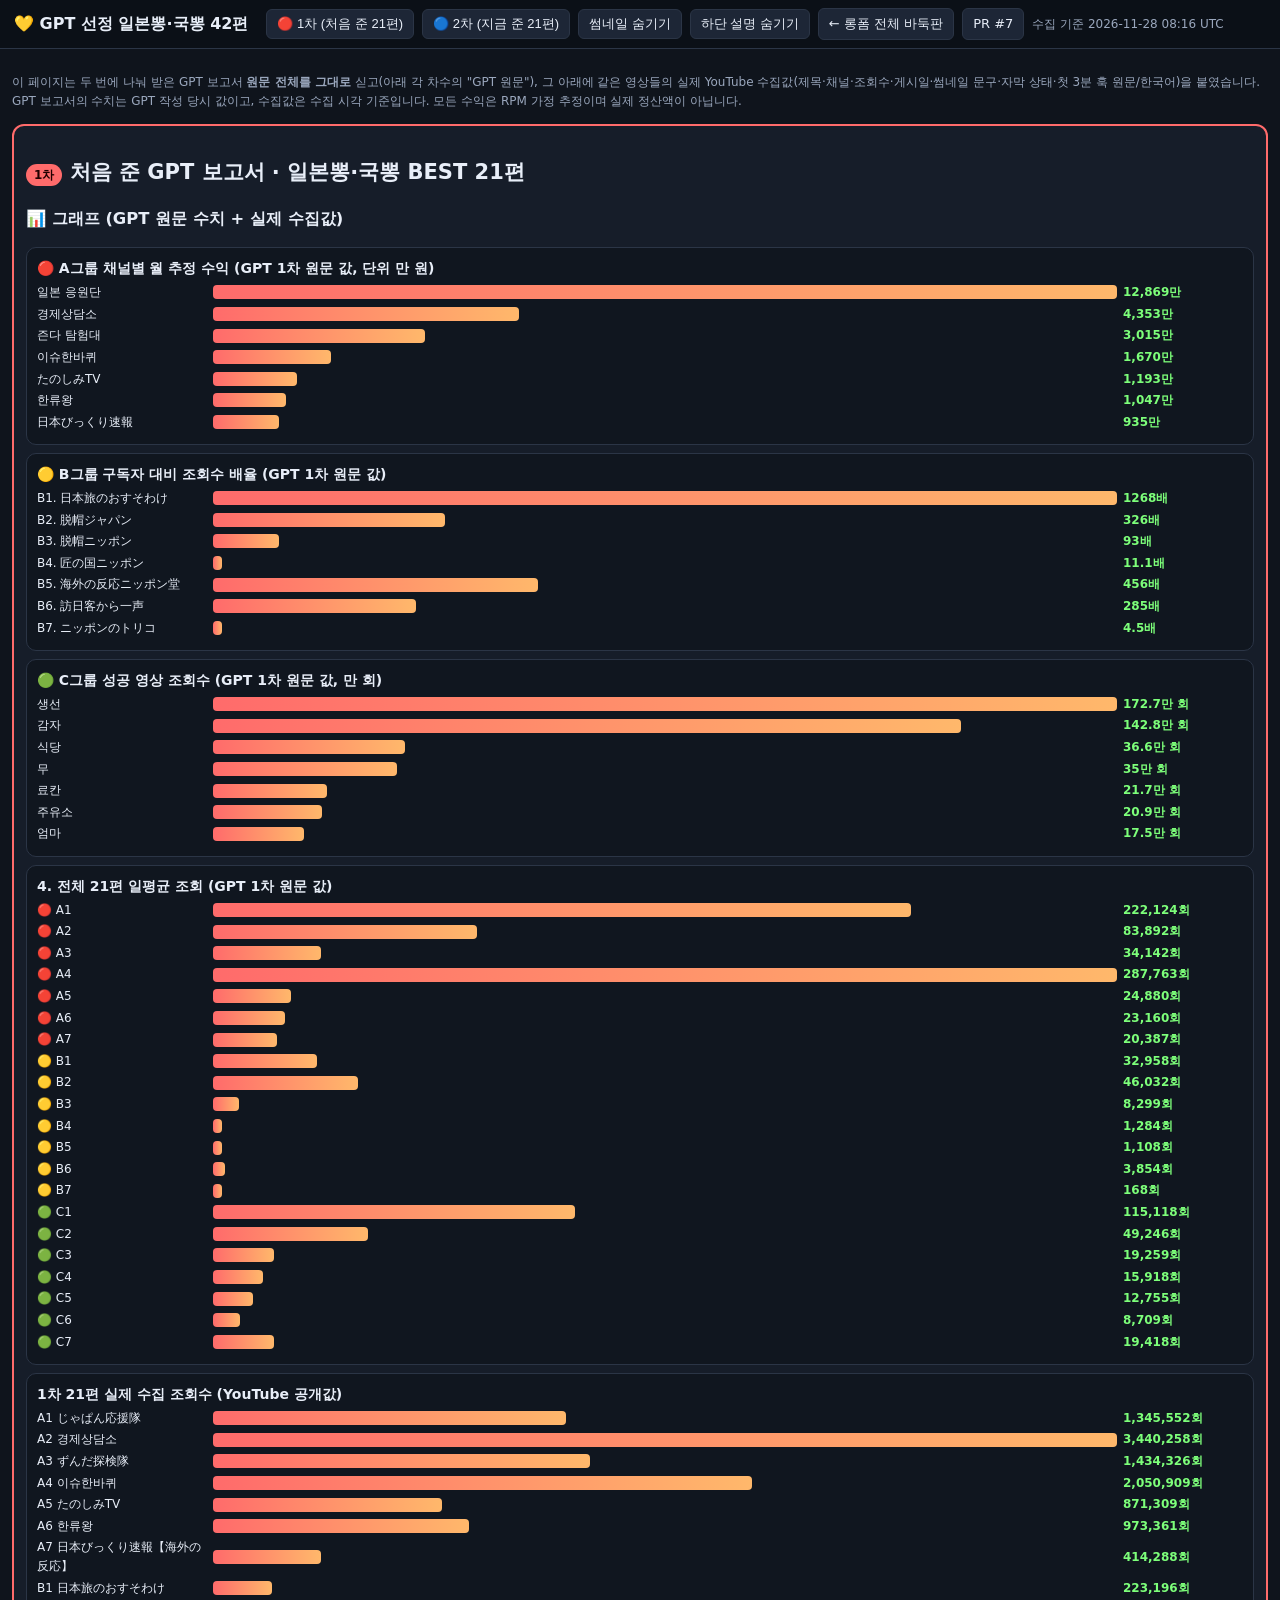
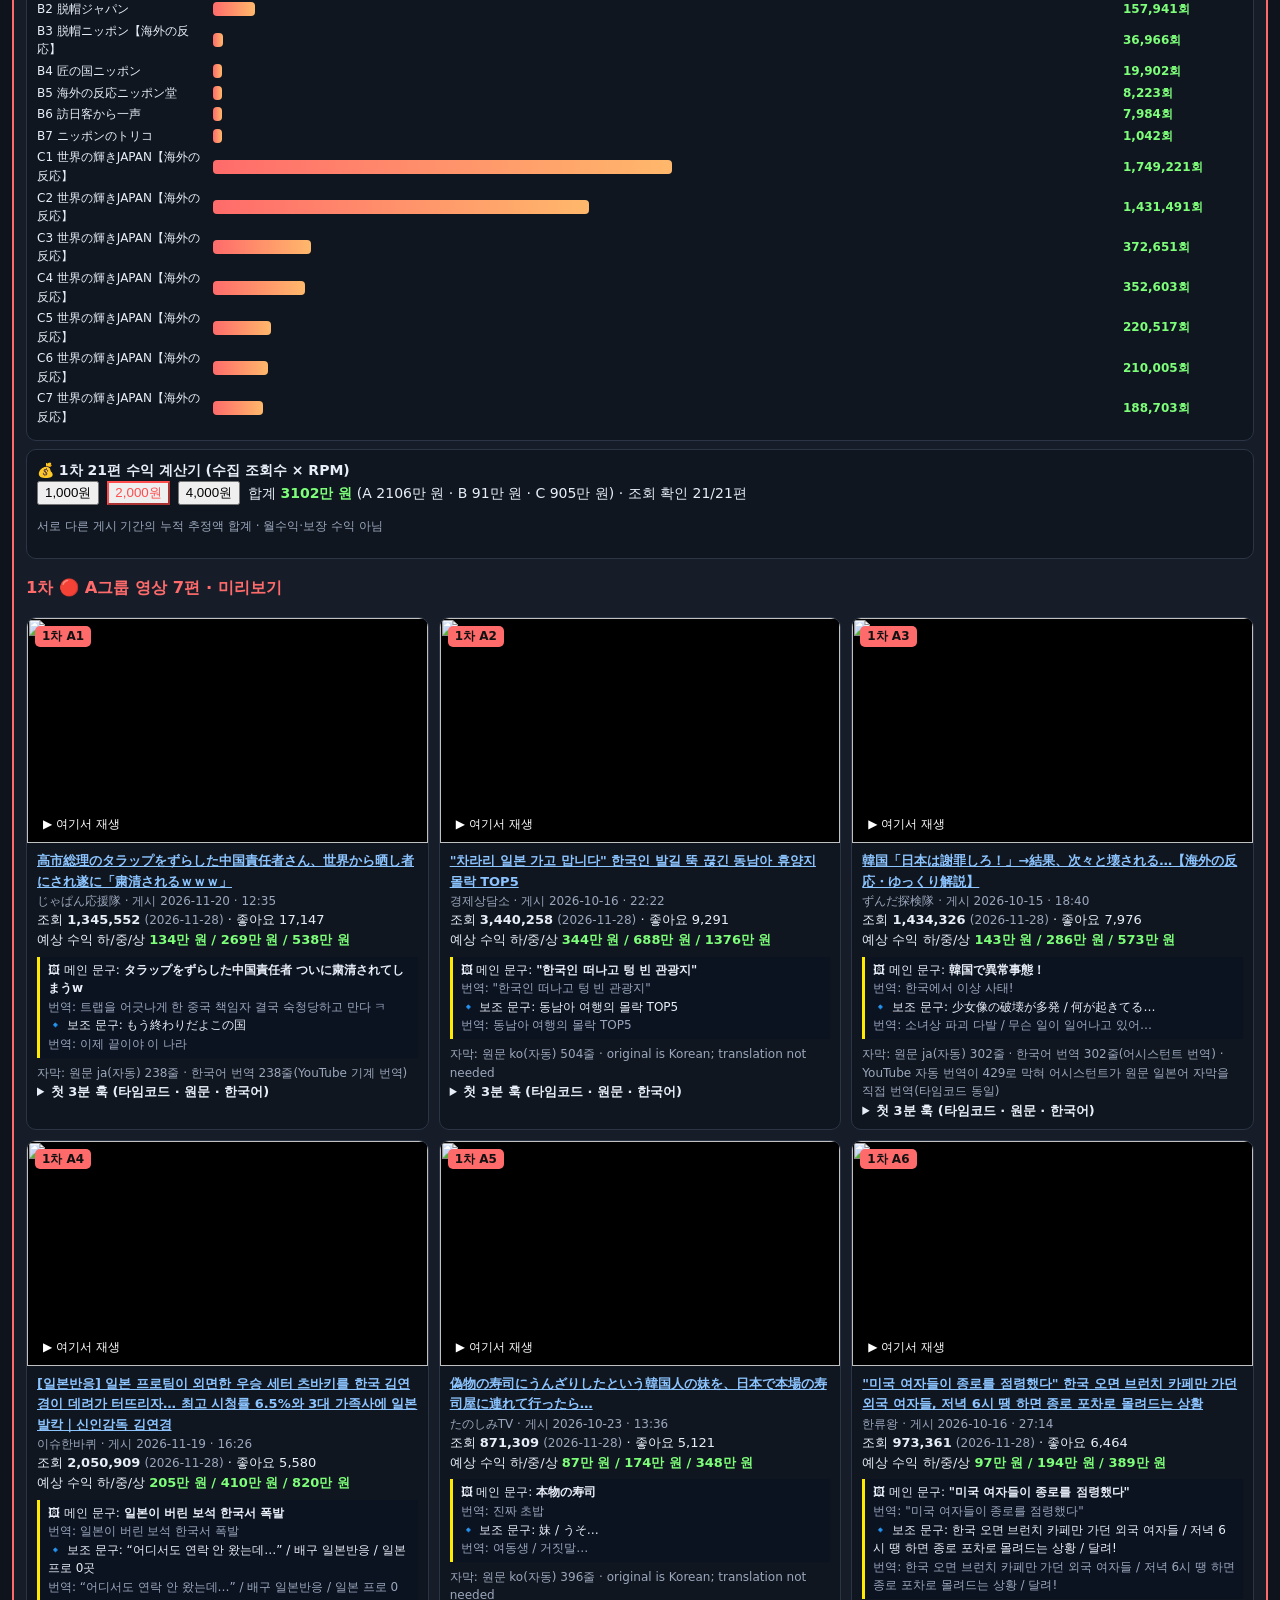
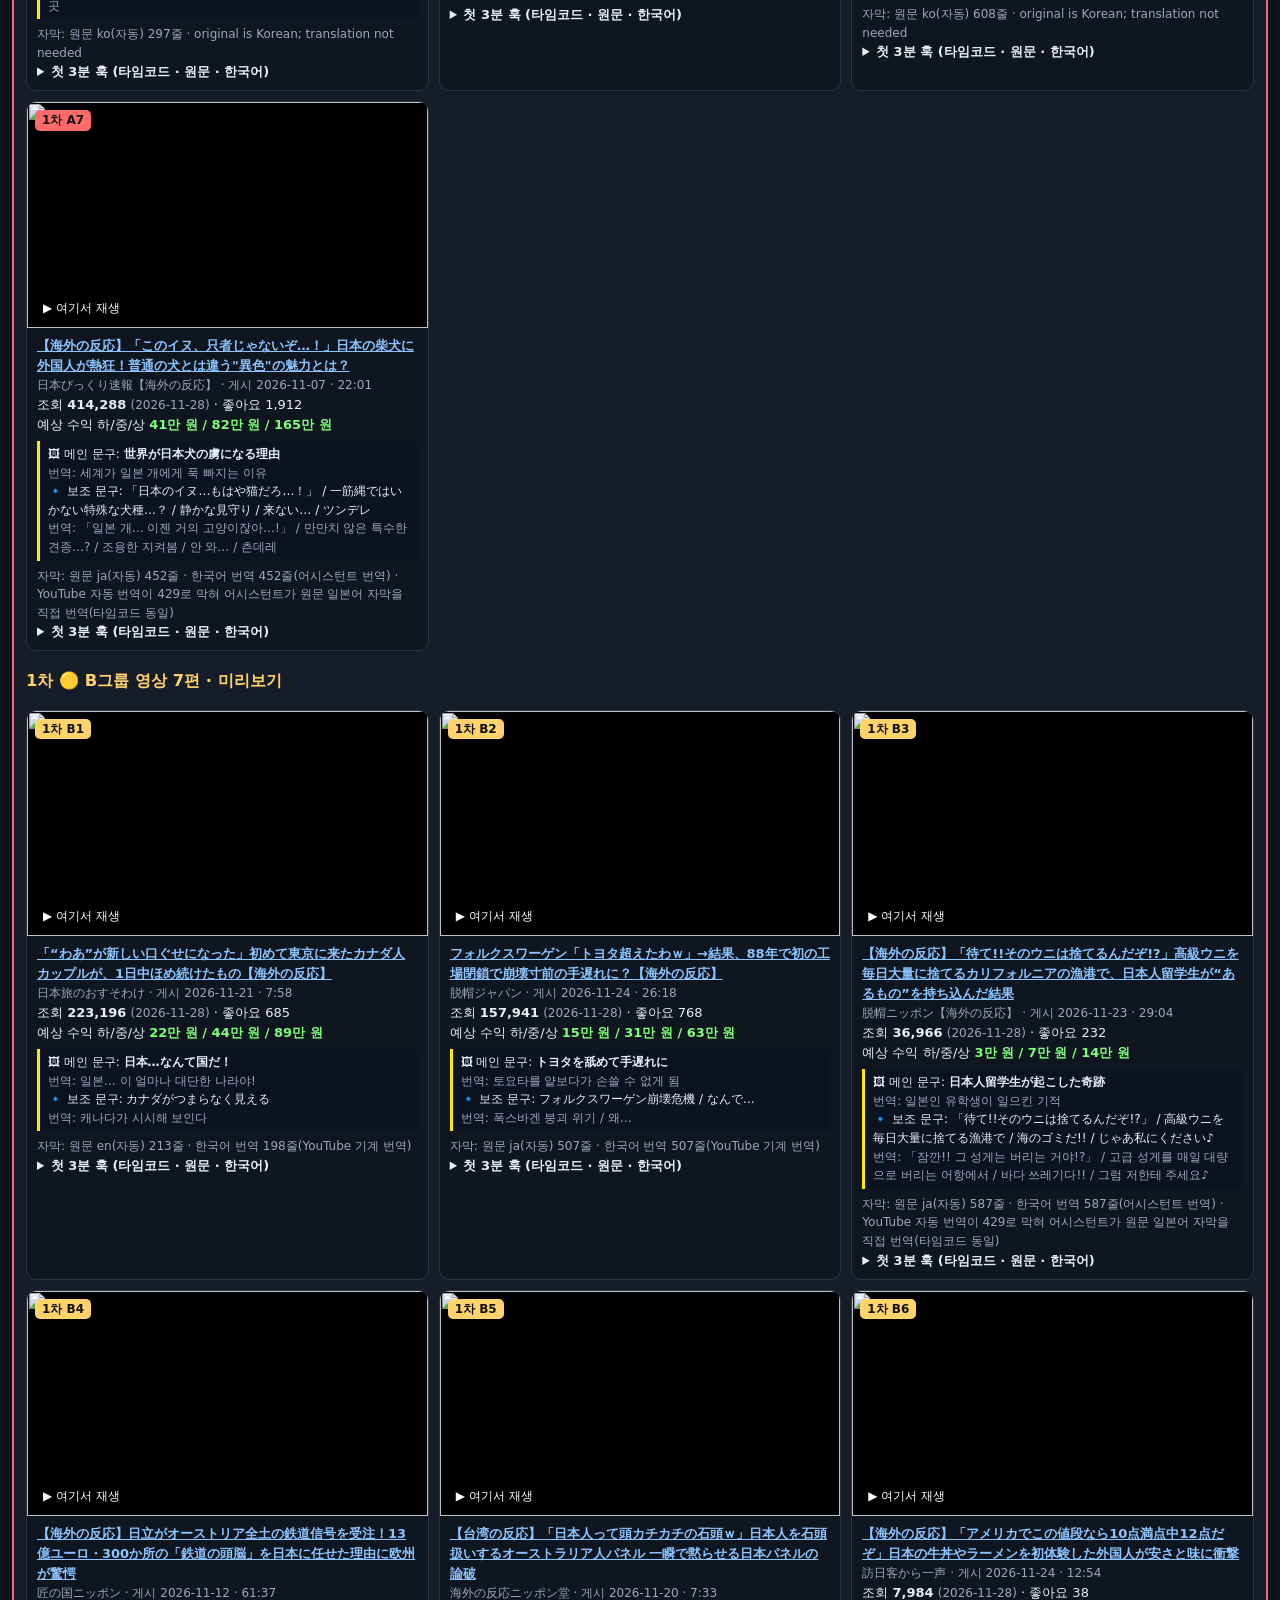
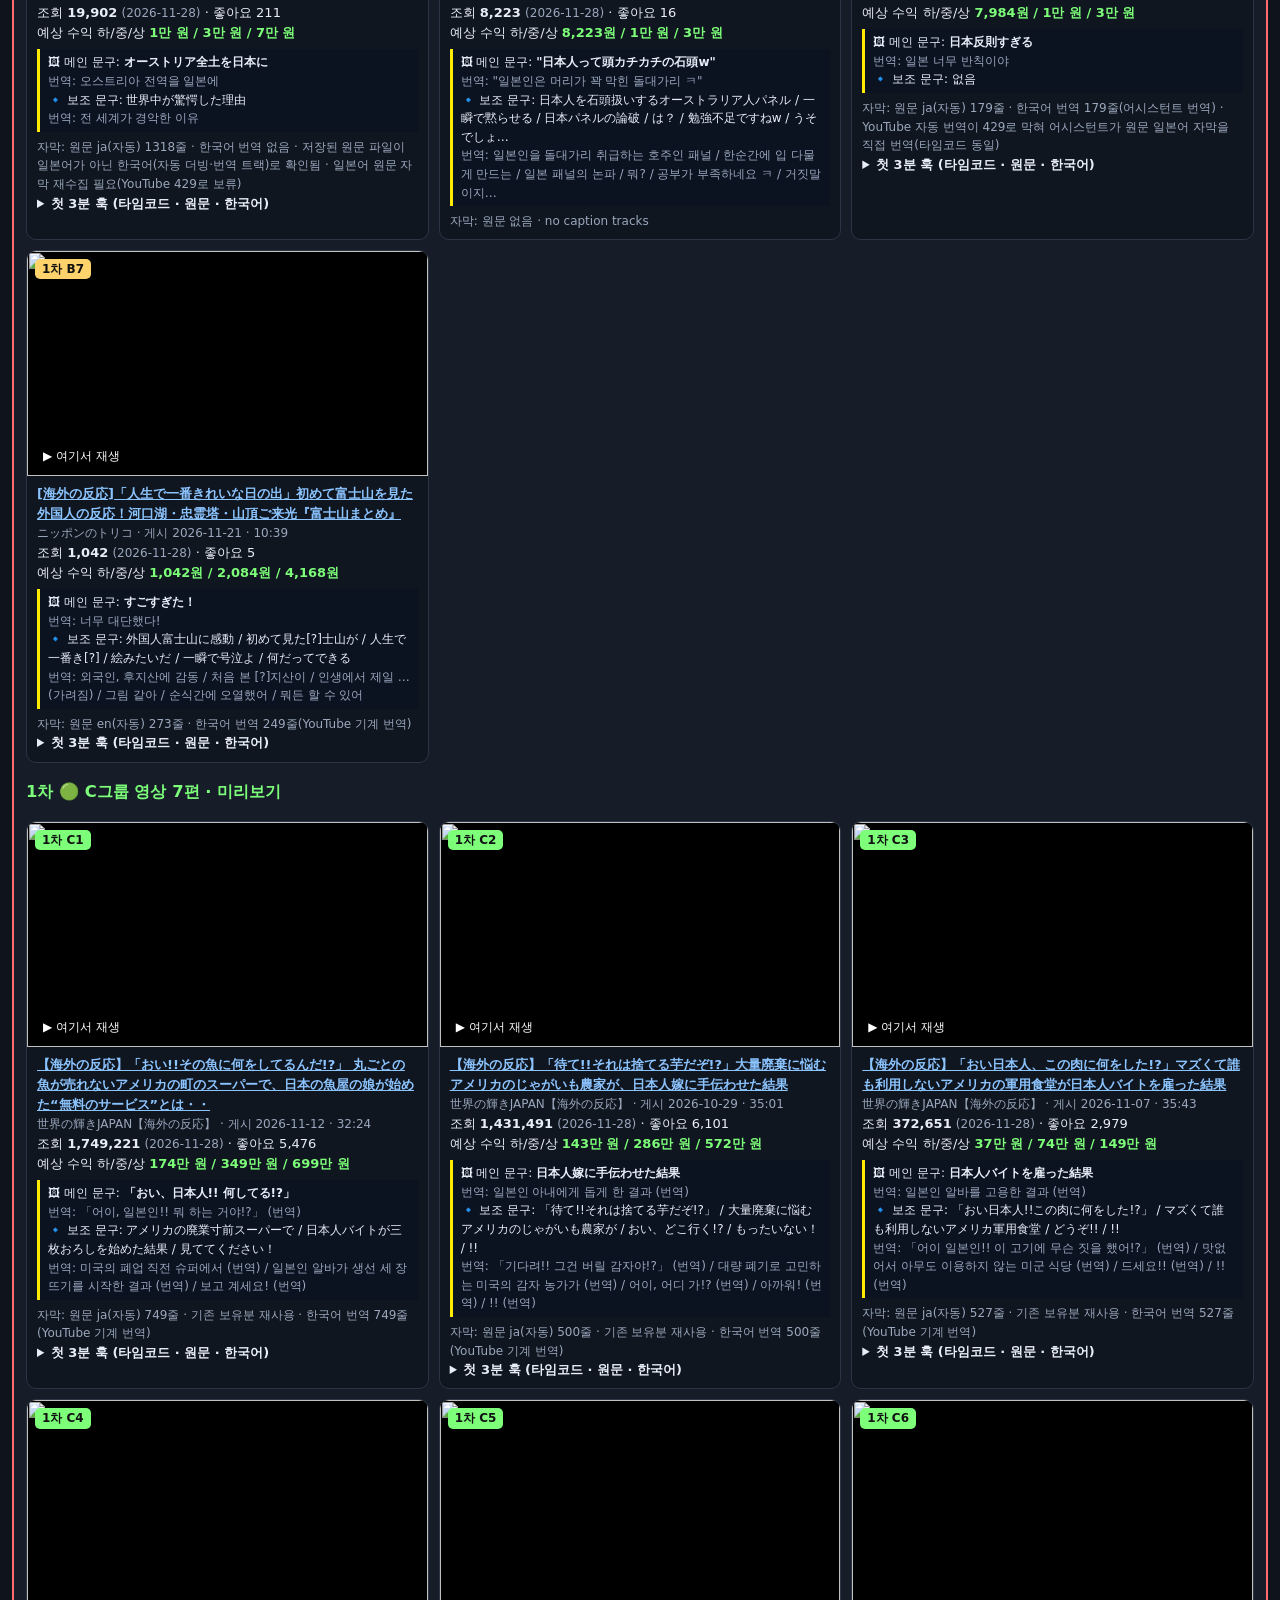
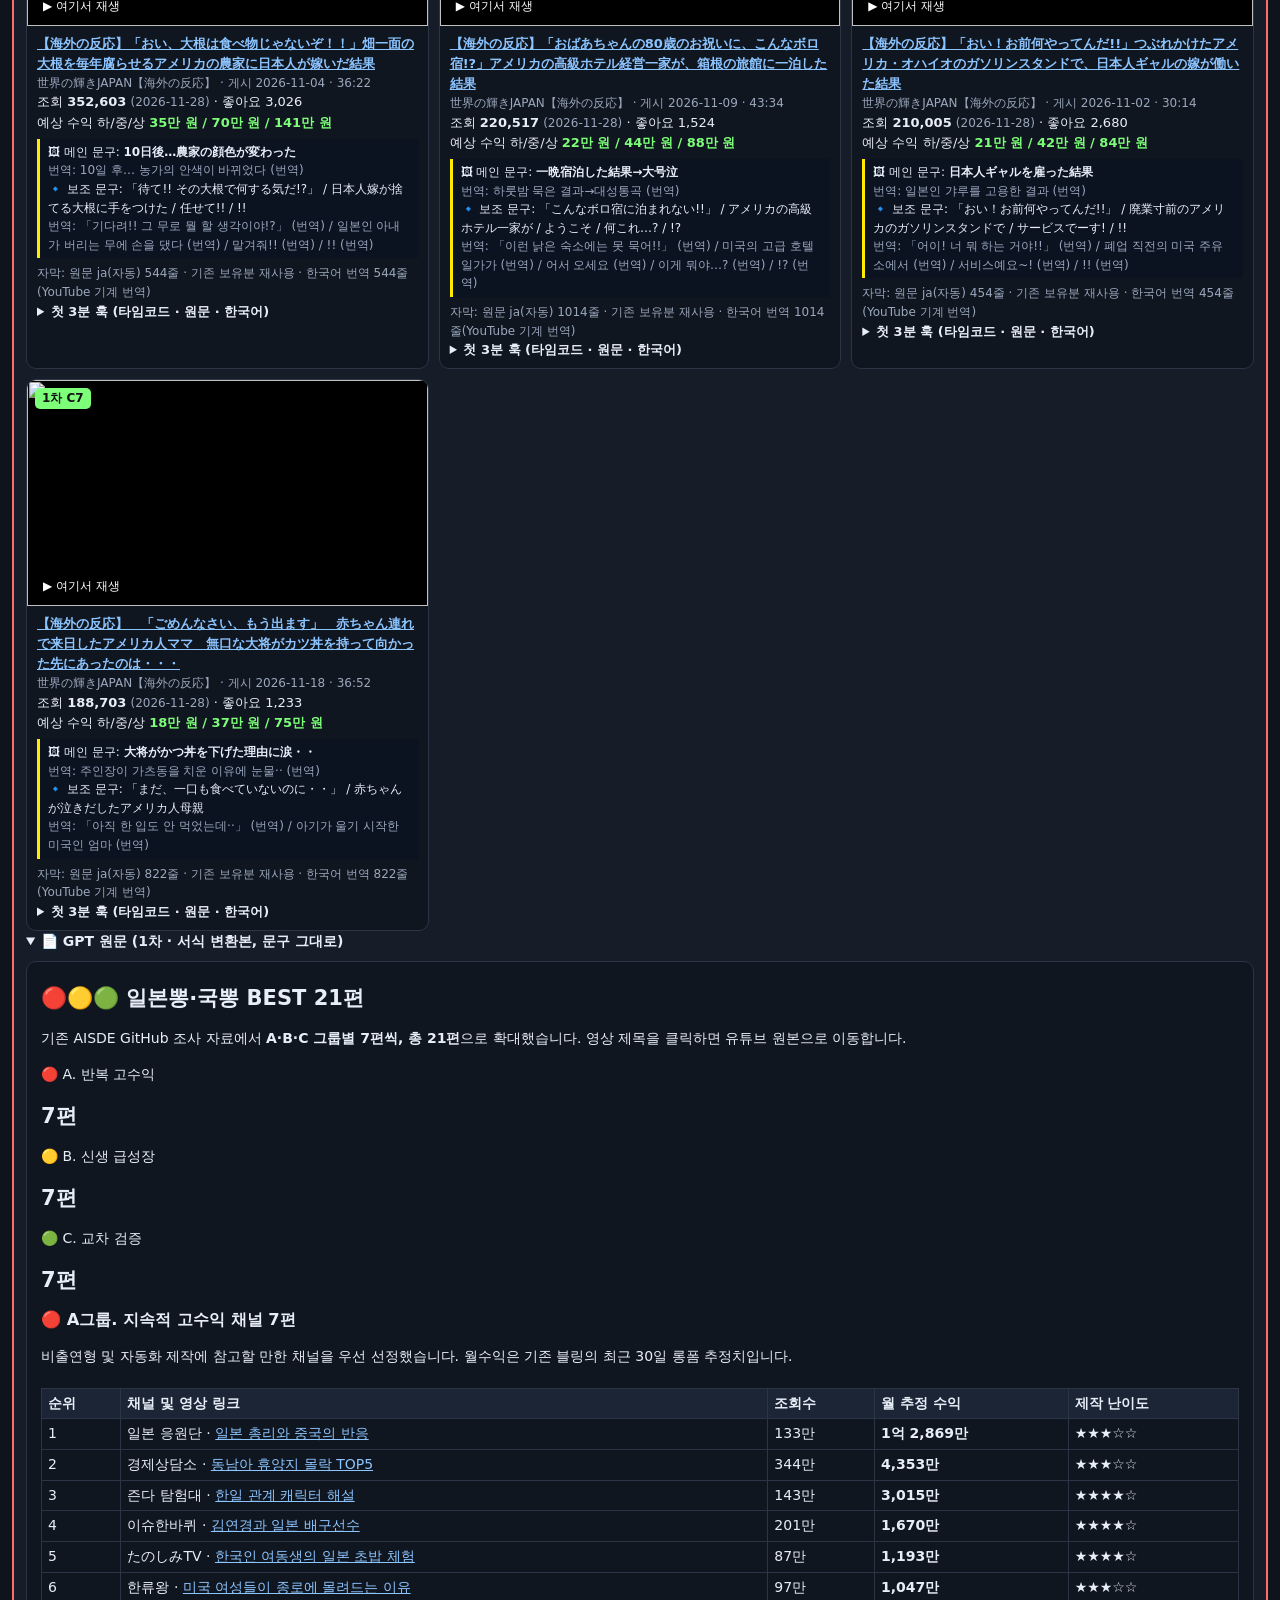
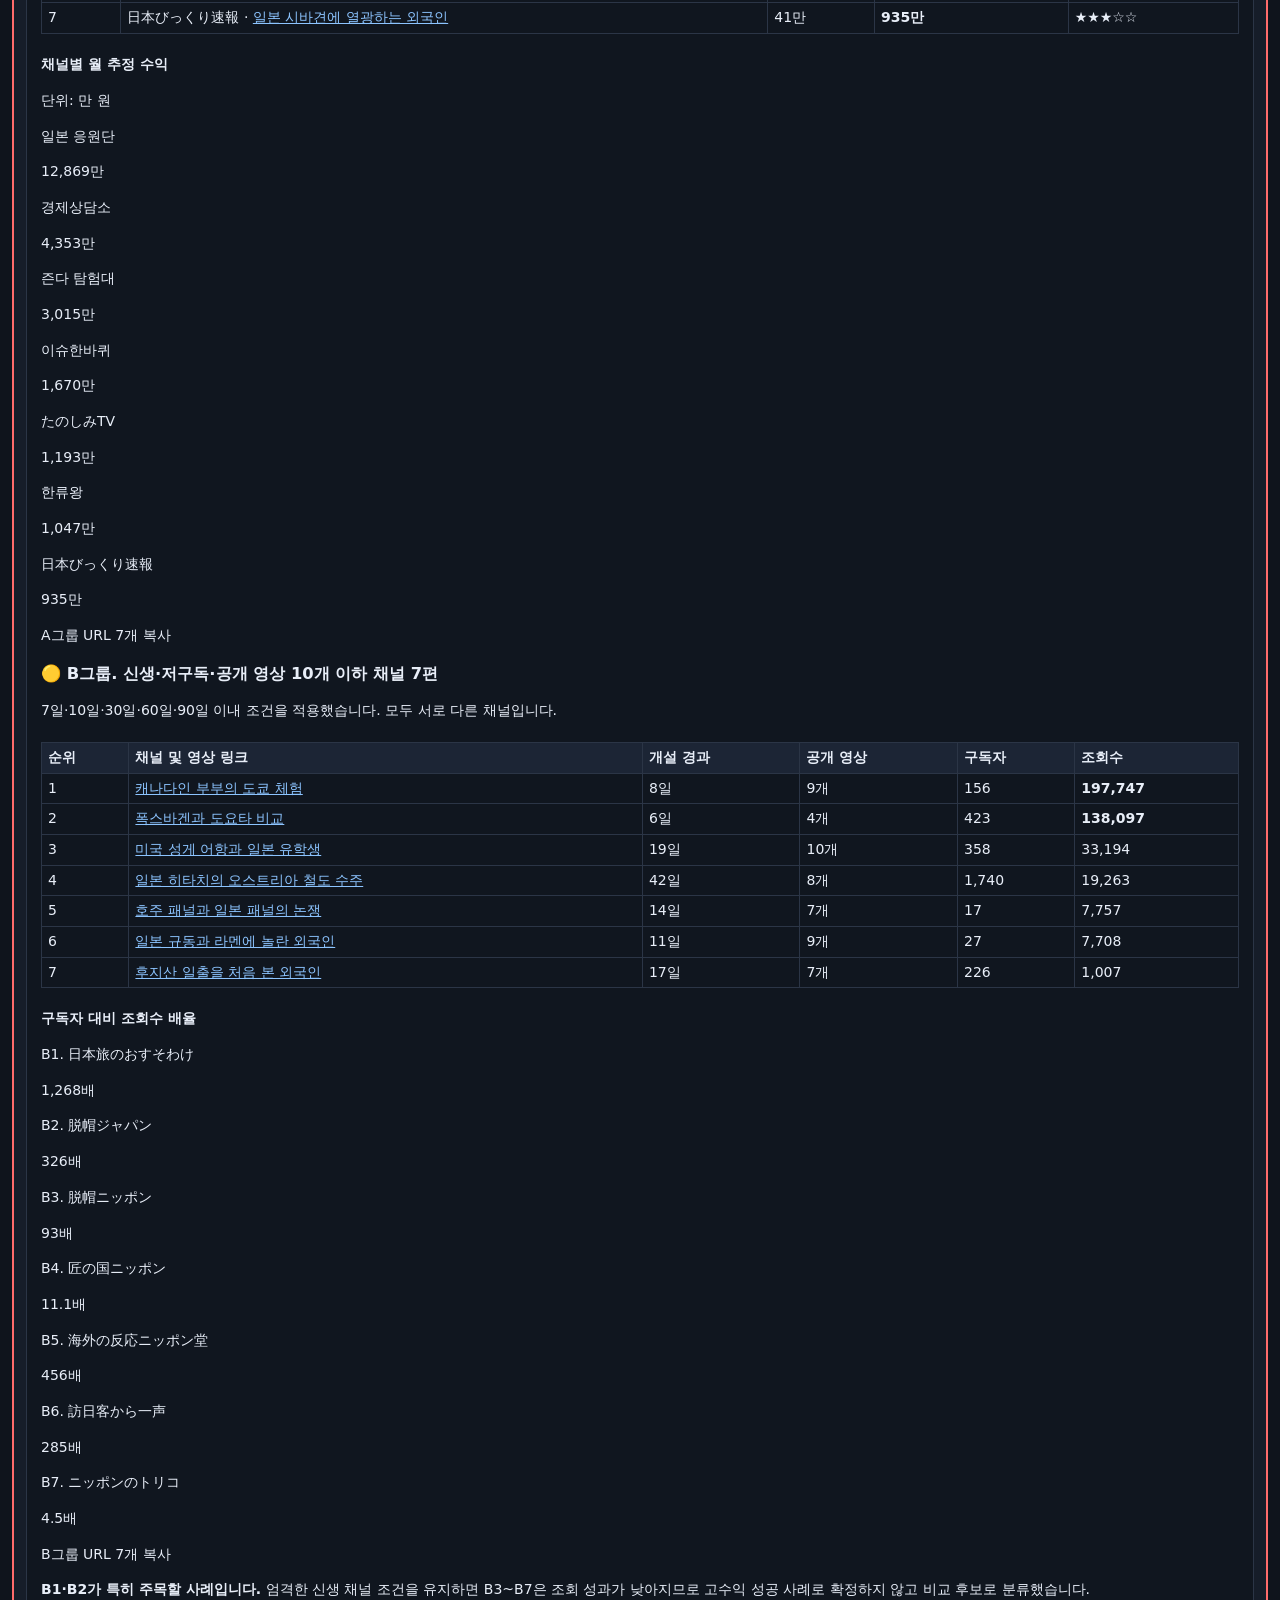
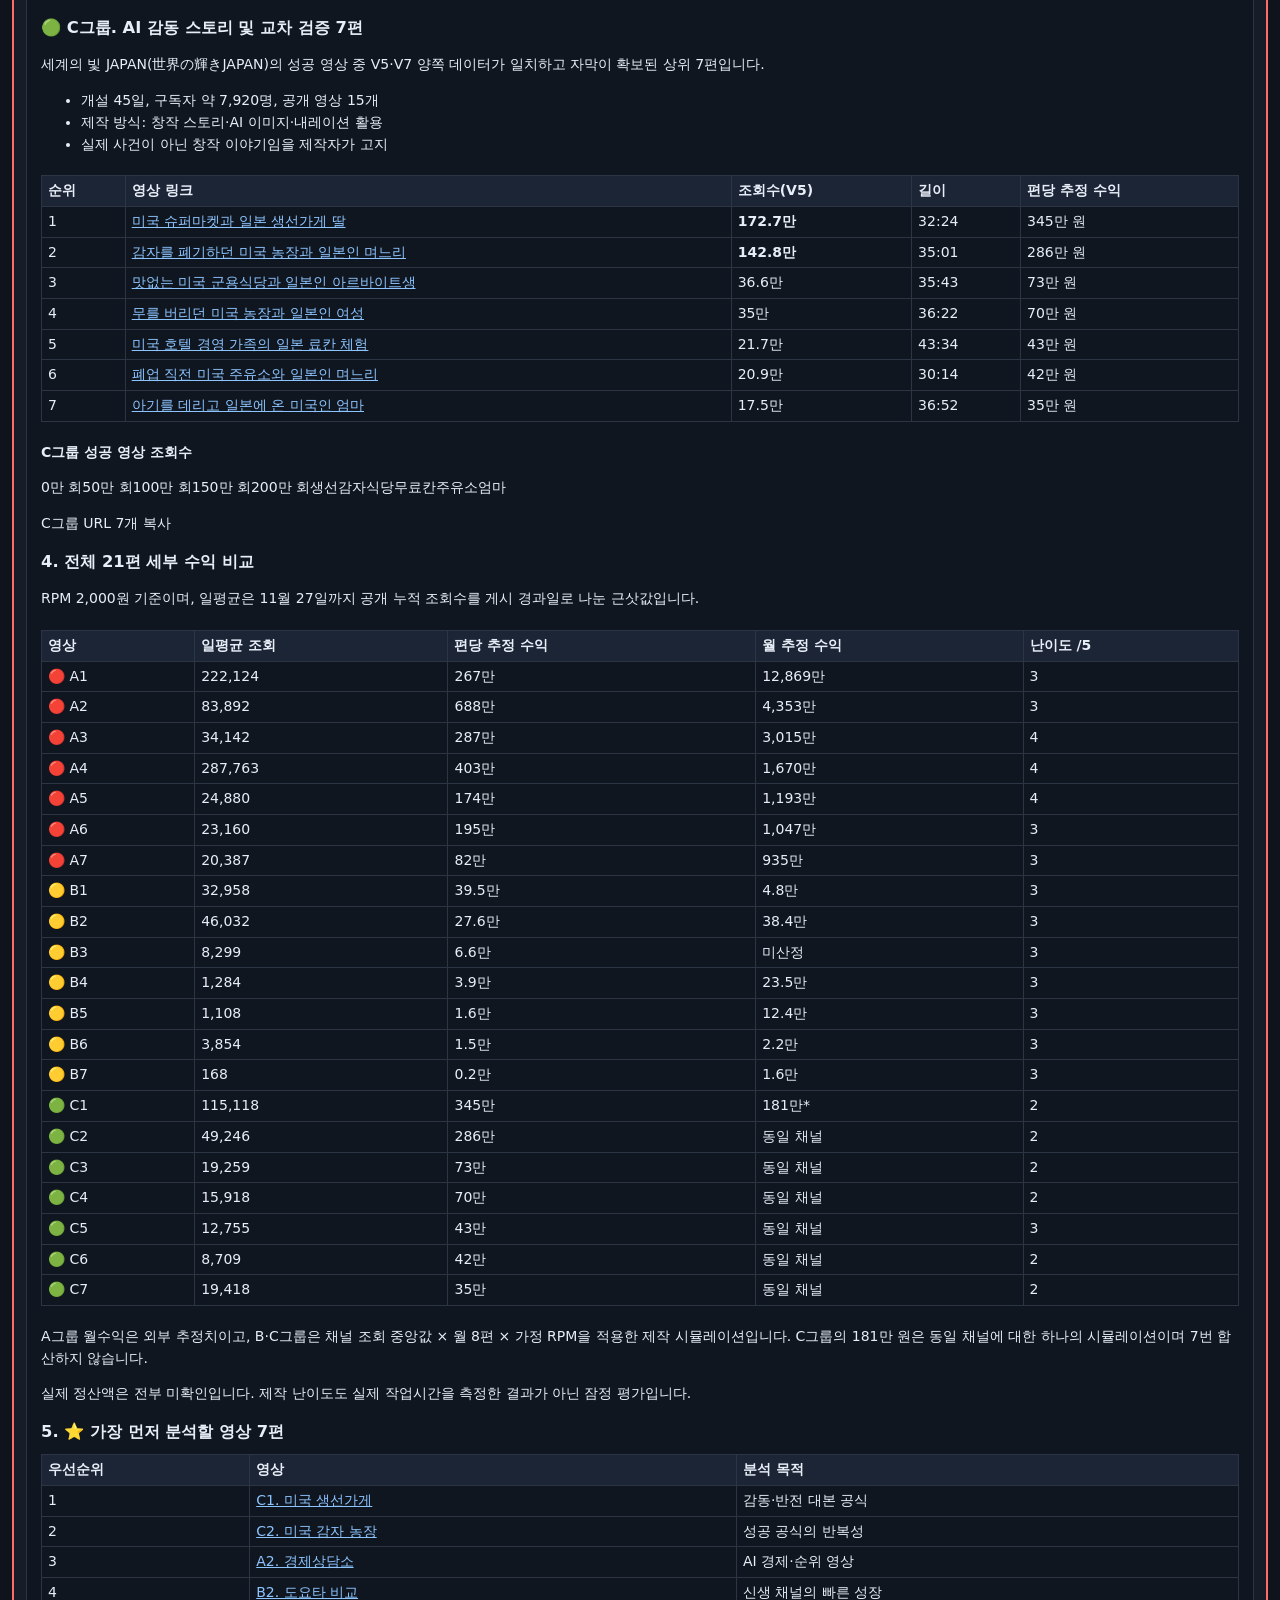
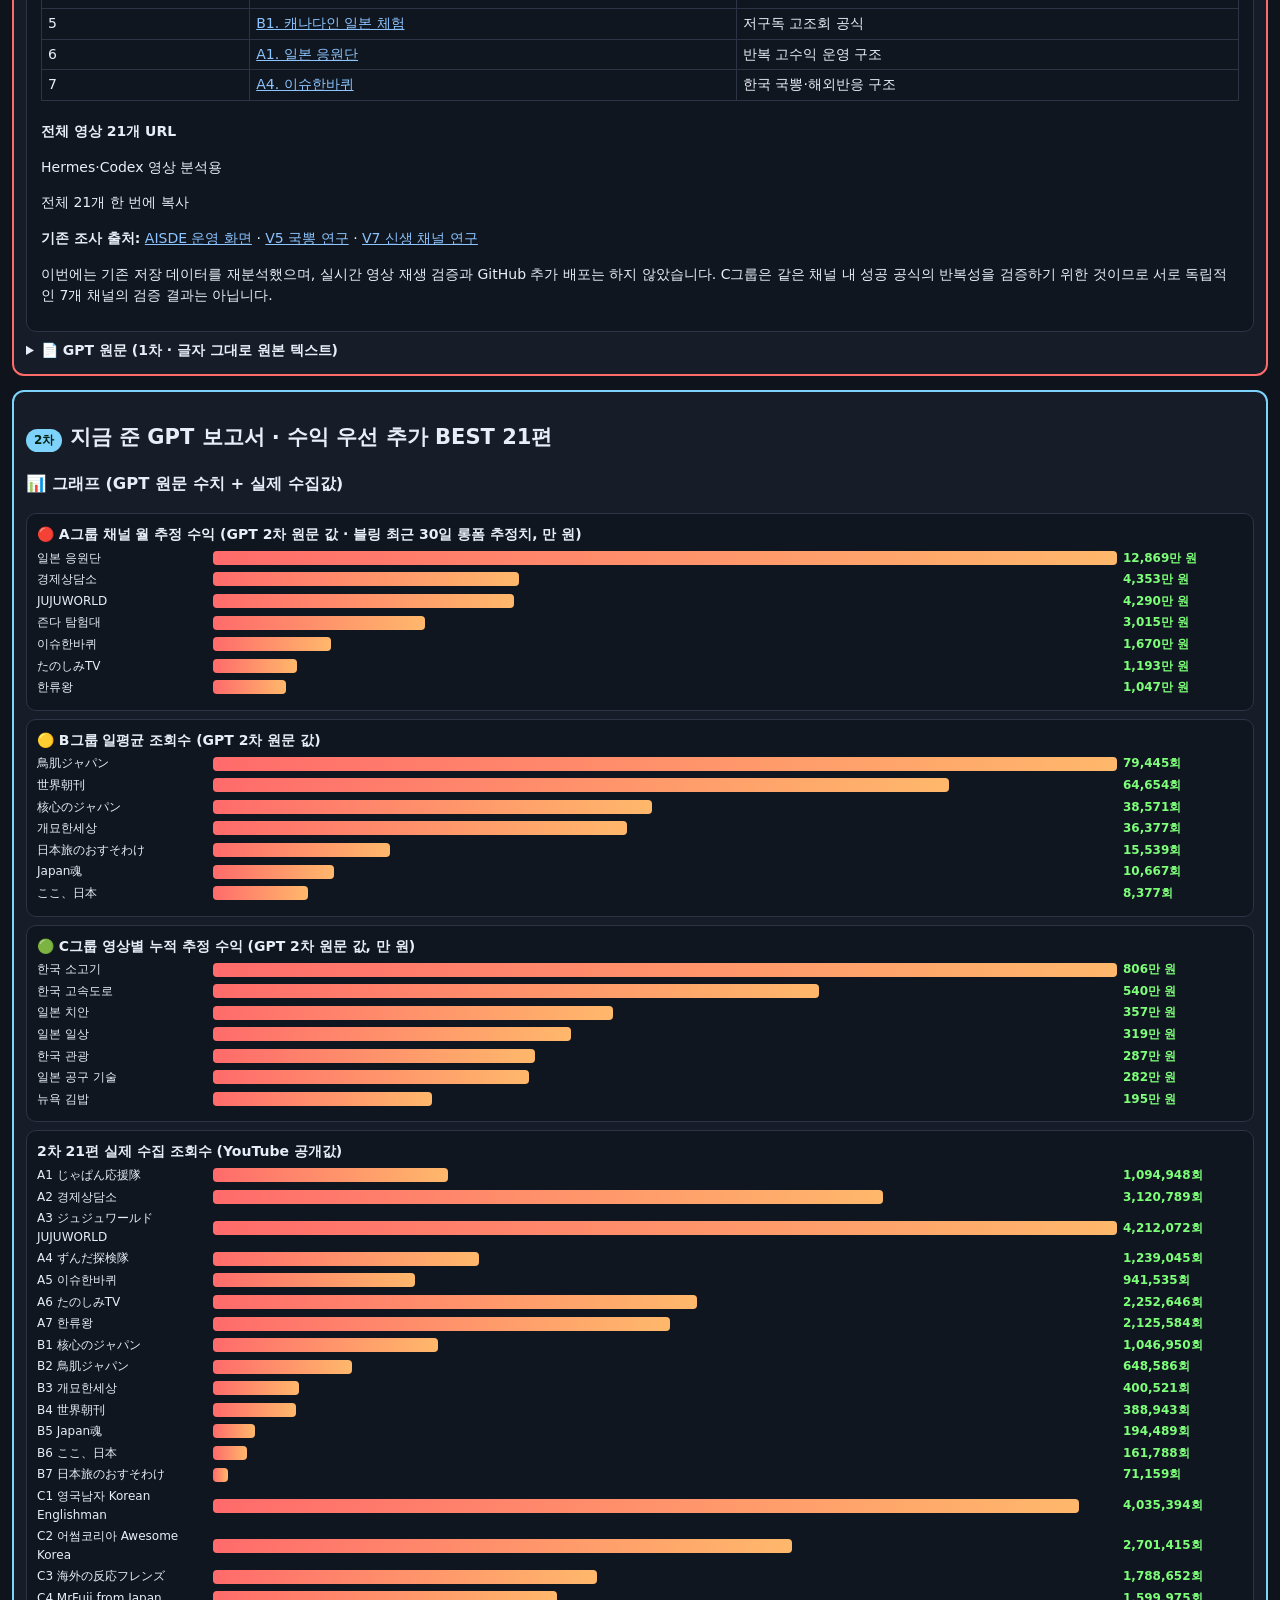
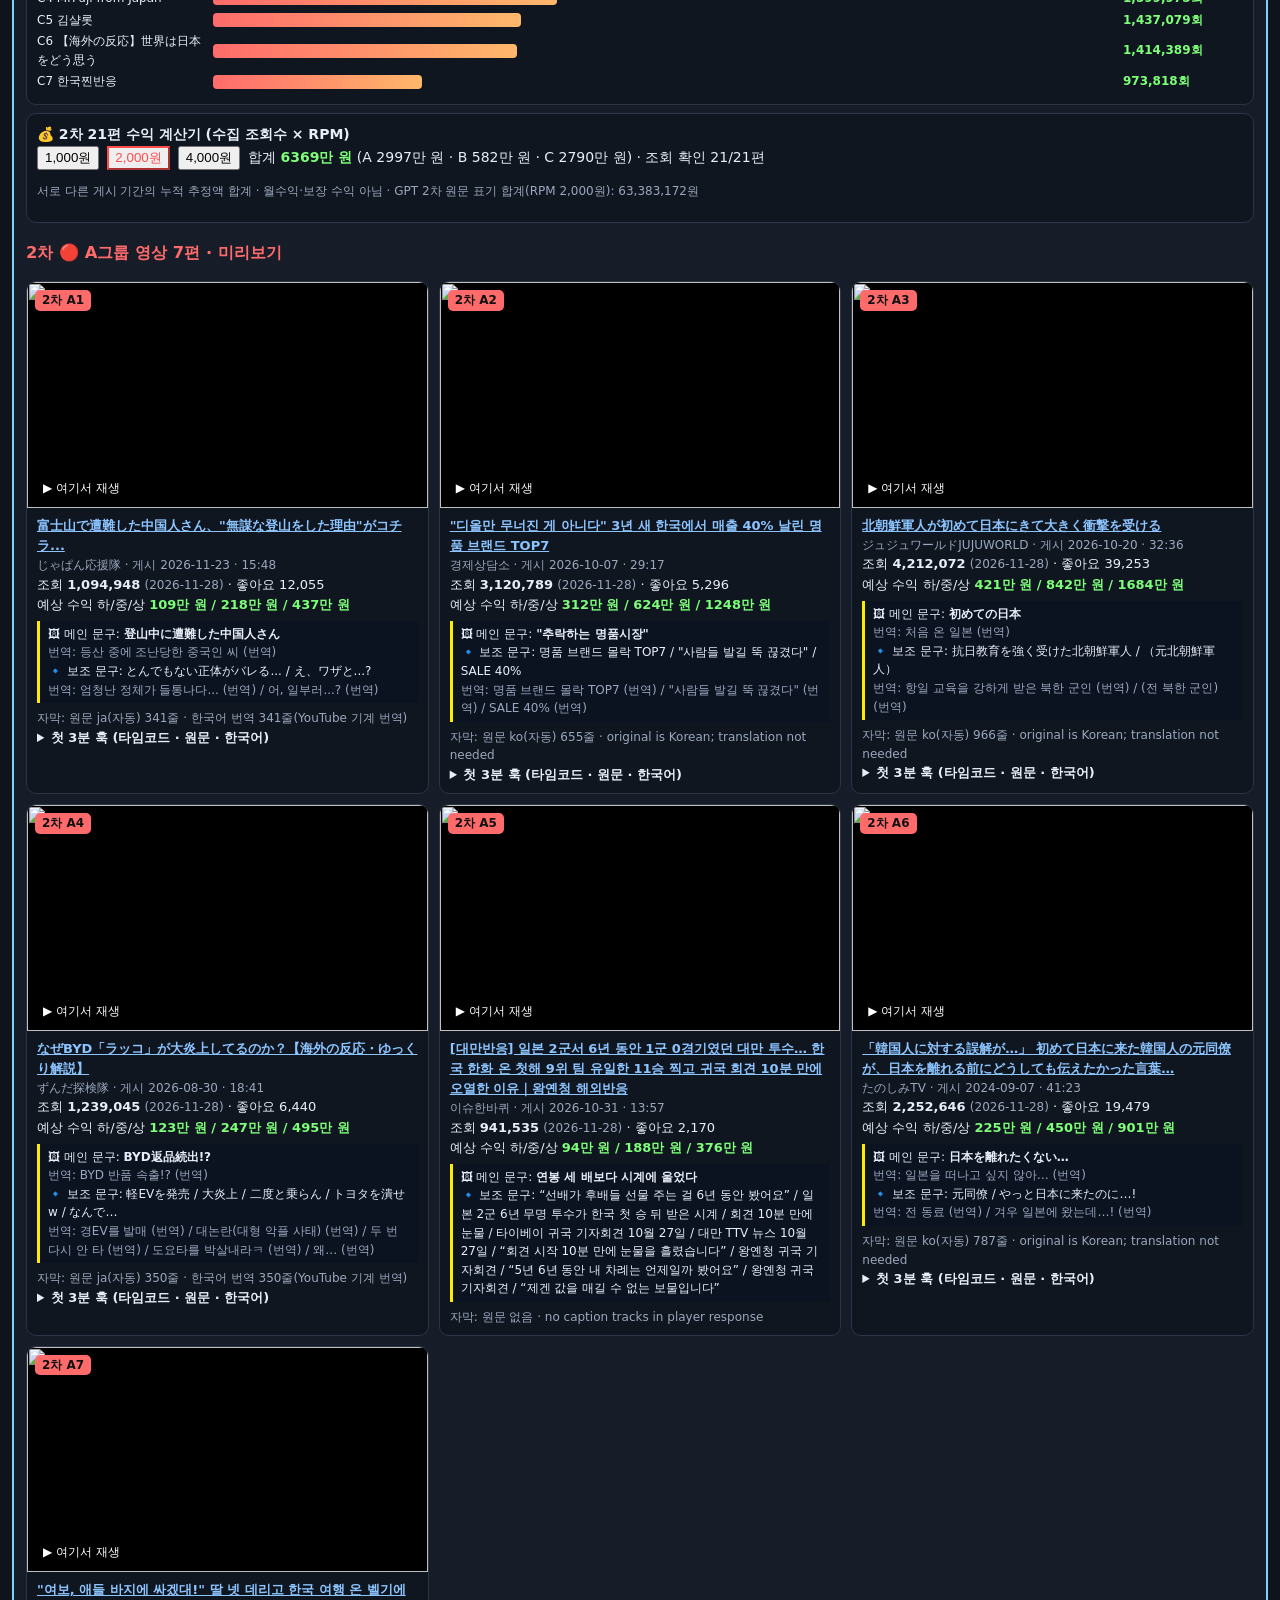
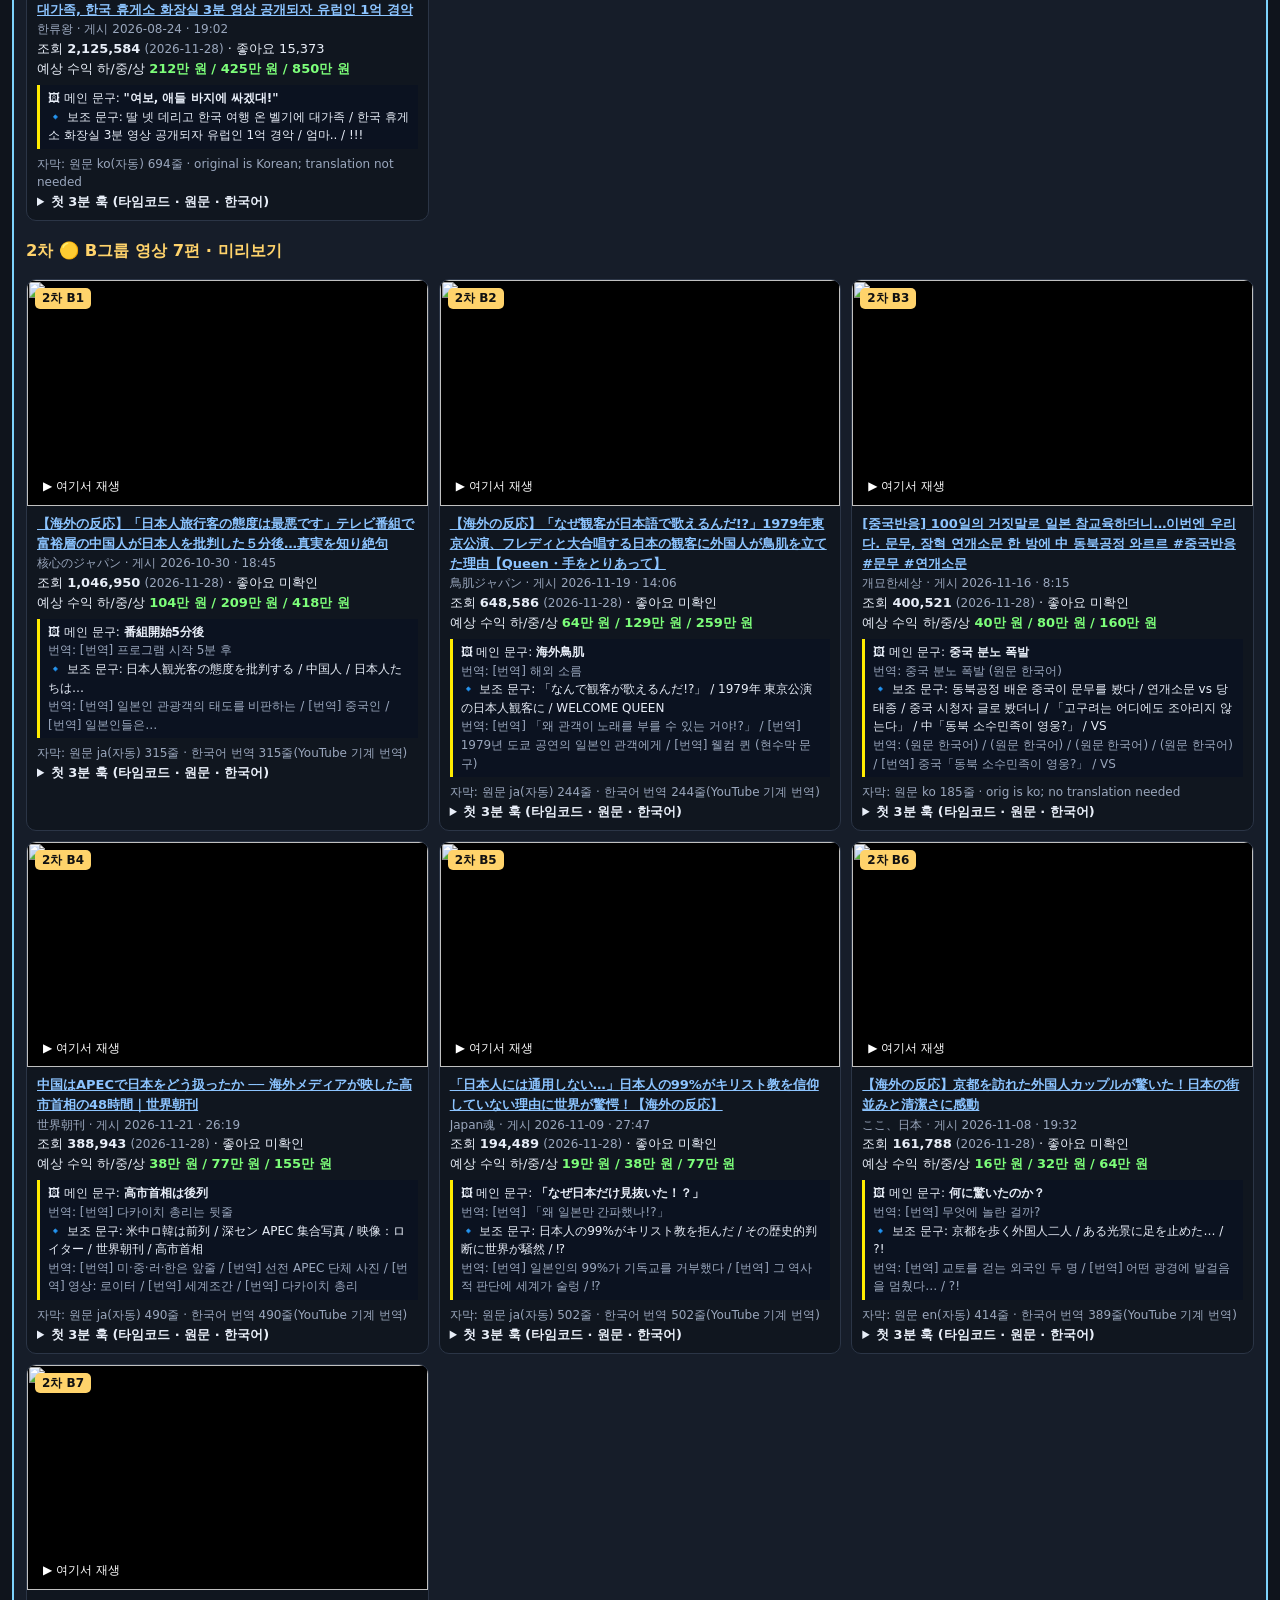
==== commit e4943aa7: "Lock Dark Reader (site has its own dark theme; extension re-styling caused multi-second renders and " ====
--- a/gpt42.html
+++ b/gpt42.html
@@ -1,4 +1,4 @@
-<!doctype html><html lang="ko"><head><meta charset="utf-8"><meta name="viewport" content="width=device-width,initial-scale=1"><title>GPT 선정 일본뽕·국뽕 42편 · 1차 21 + 2차 21</title>
+<!doctype html><html lang="ko"><head><meta charset="utf-8"><meta name="darkreader-lock"><meta name="viewport" content="width=device-width,initial-scale=1"><title>GPT 선정 일본뽕·국뽕 42편 · 1차 21 + 2차 21</title>
 <style>
 :root{--bg:#0f141c;--panel:#161d29;--line:#2b3546;--ink:#e8eef8;--mut:#9aa7bd;--red:#ff4d4d;--grn:#7dff7a;--lime:#bcff34;--ylw:#FFEB00}
 *{box-sizing:border-box}body{margin:0;background:var(--bg);color:var(--ink);font:14px/1.55 system-ui,"Malgun Gothic",sans-serif}a{color:#8cc4ff}
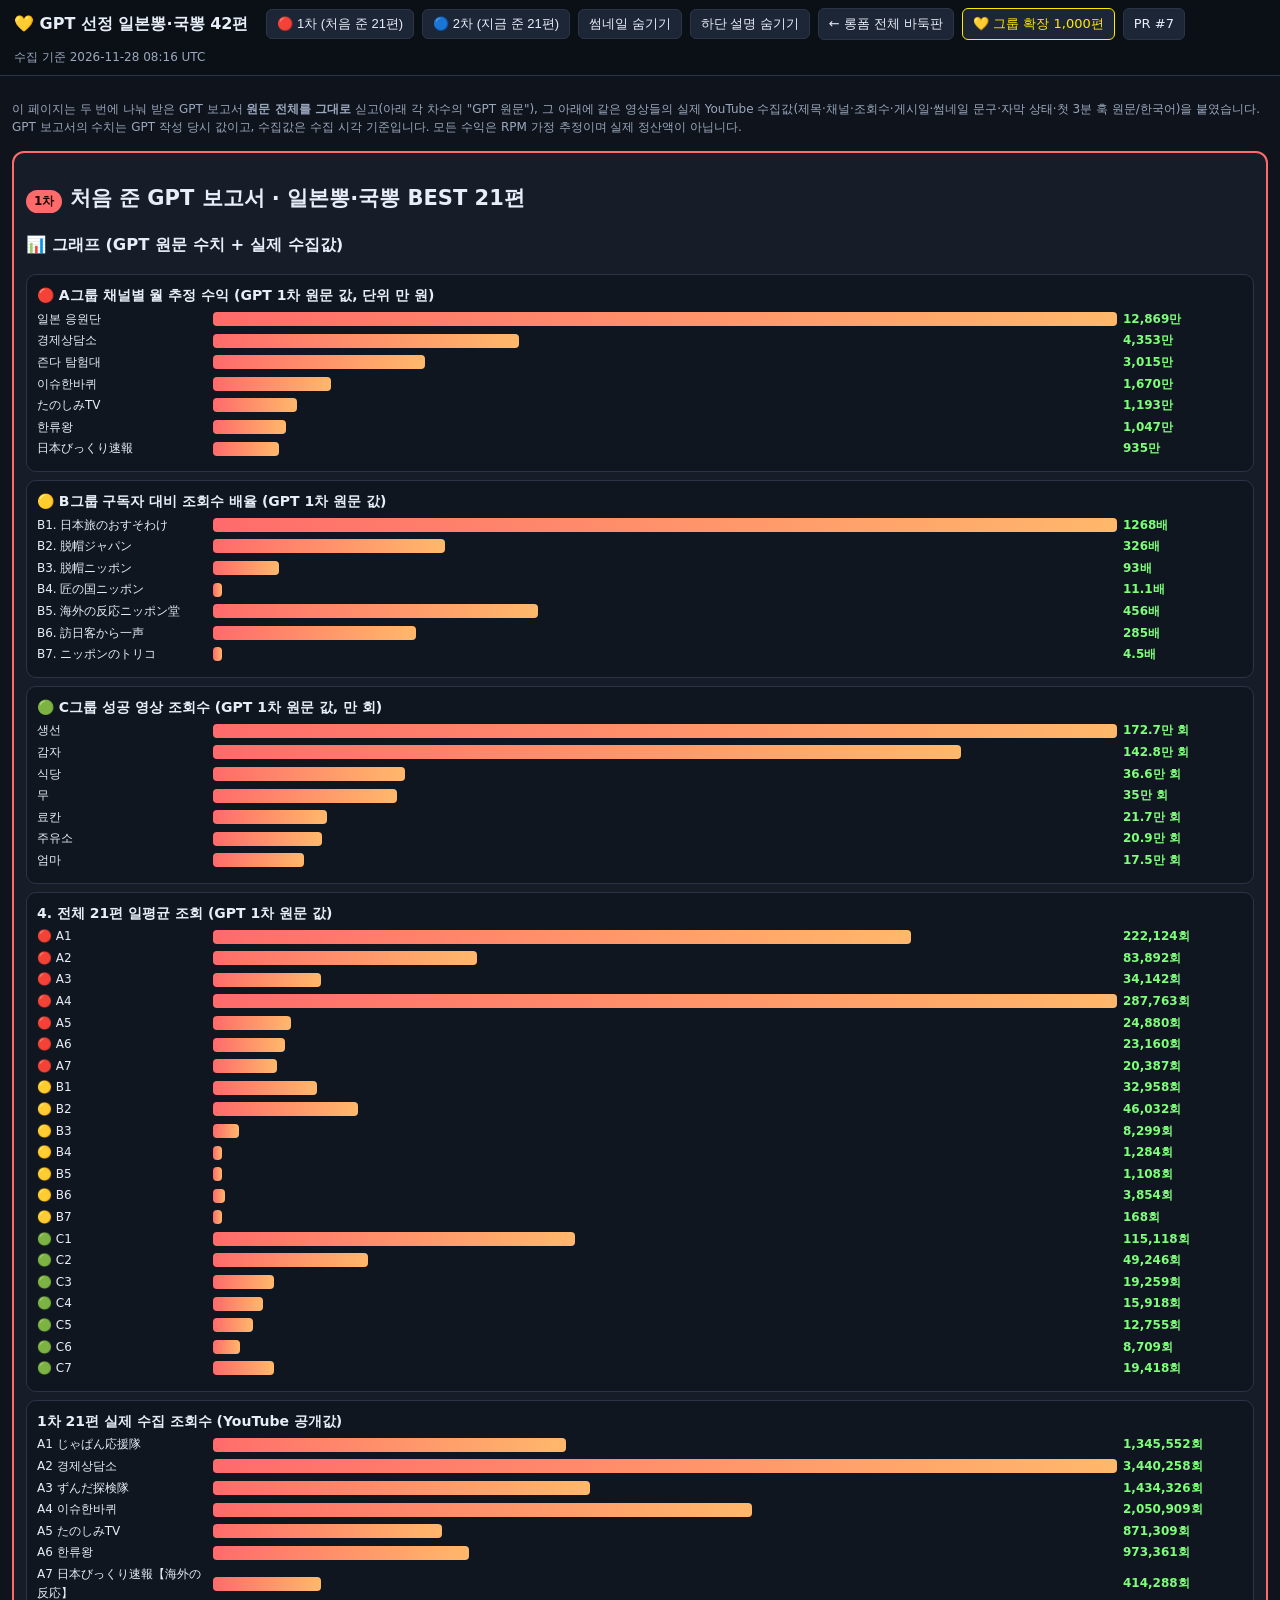
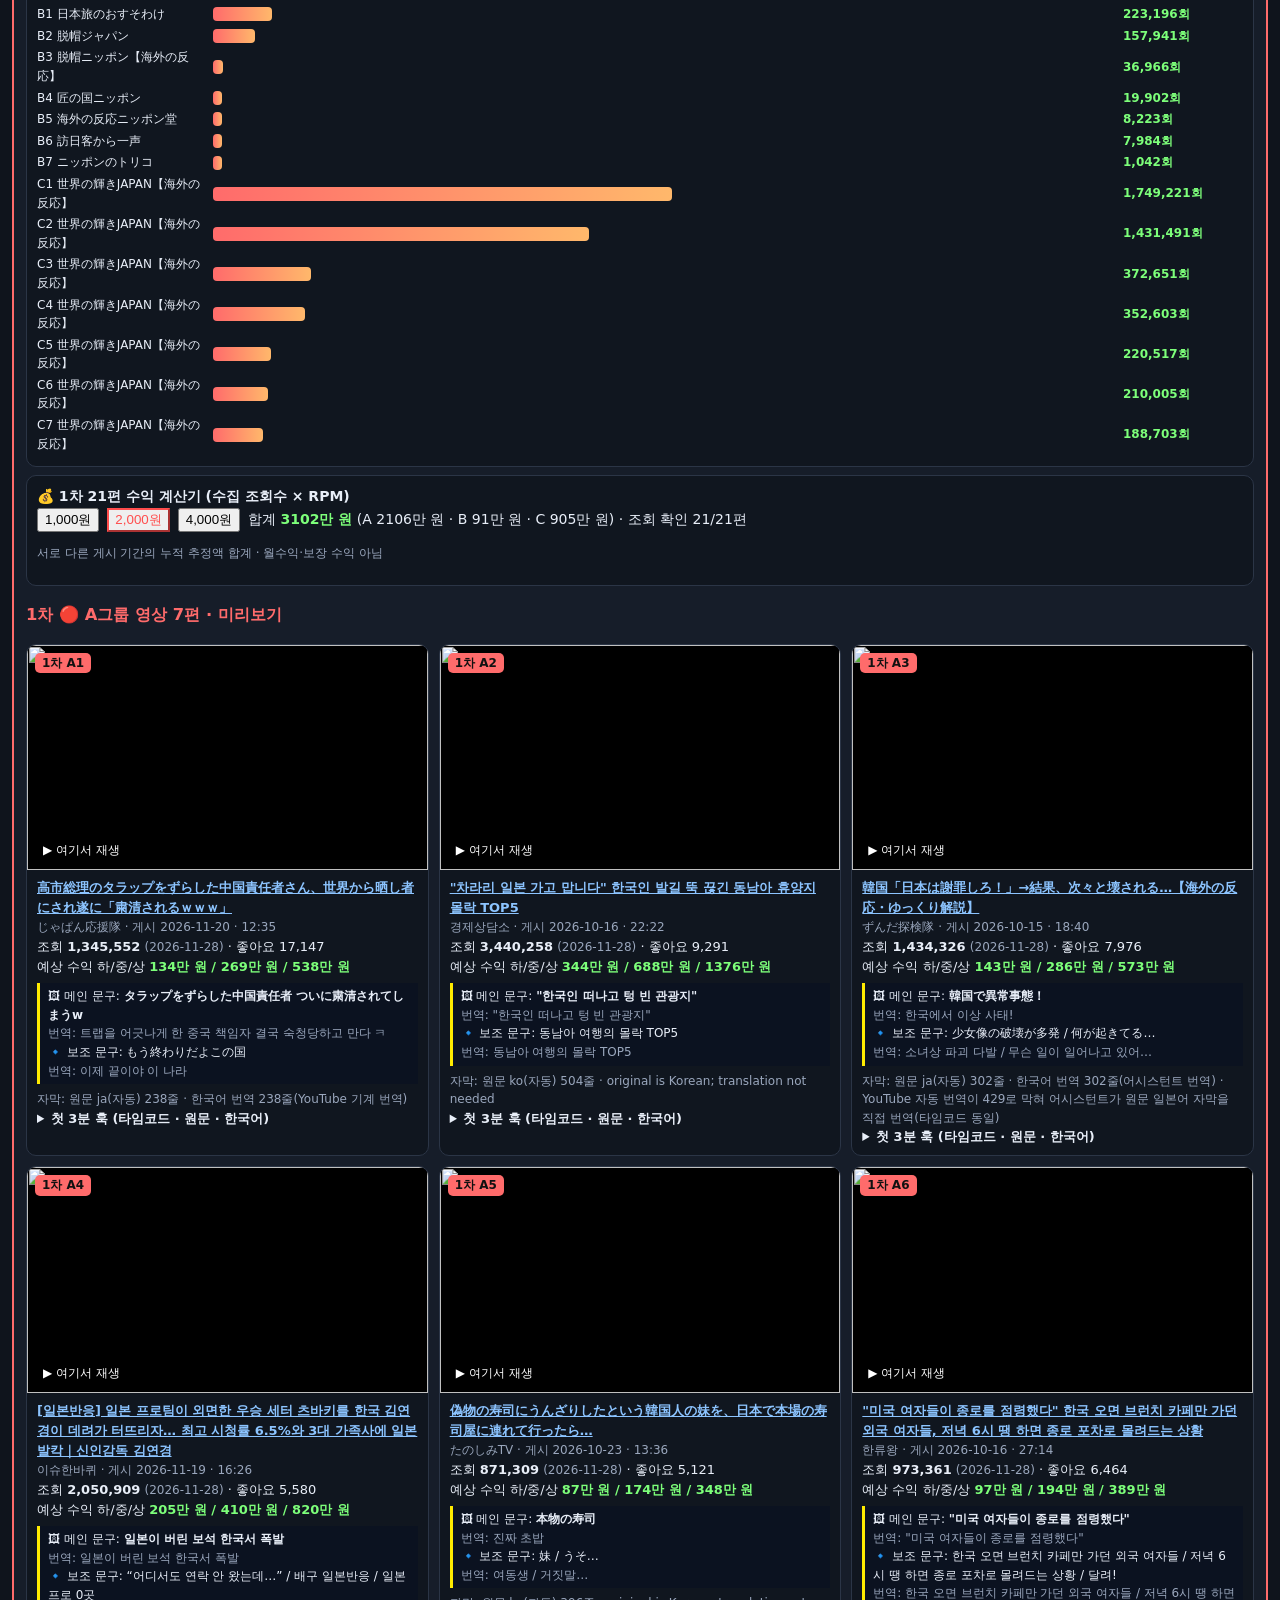
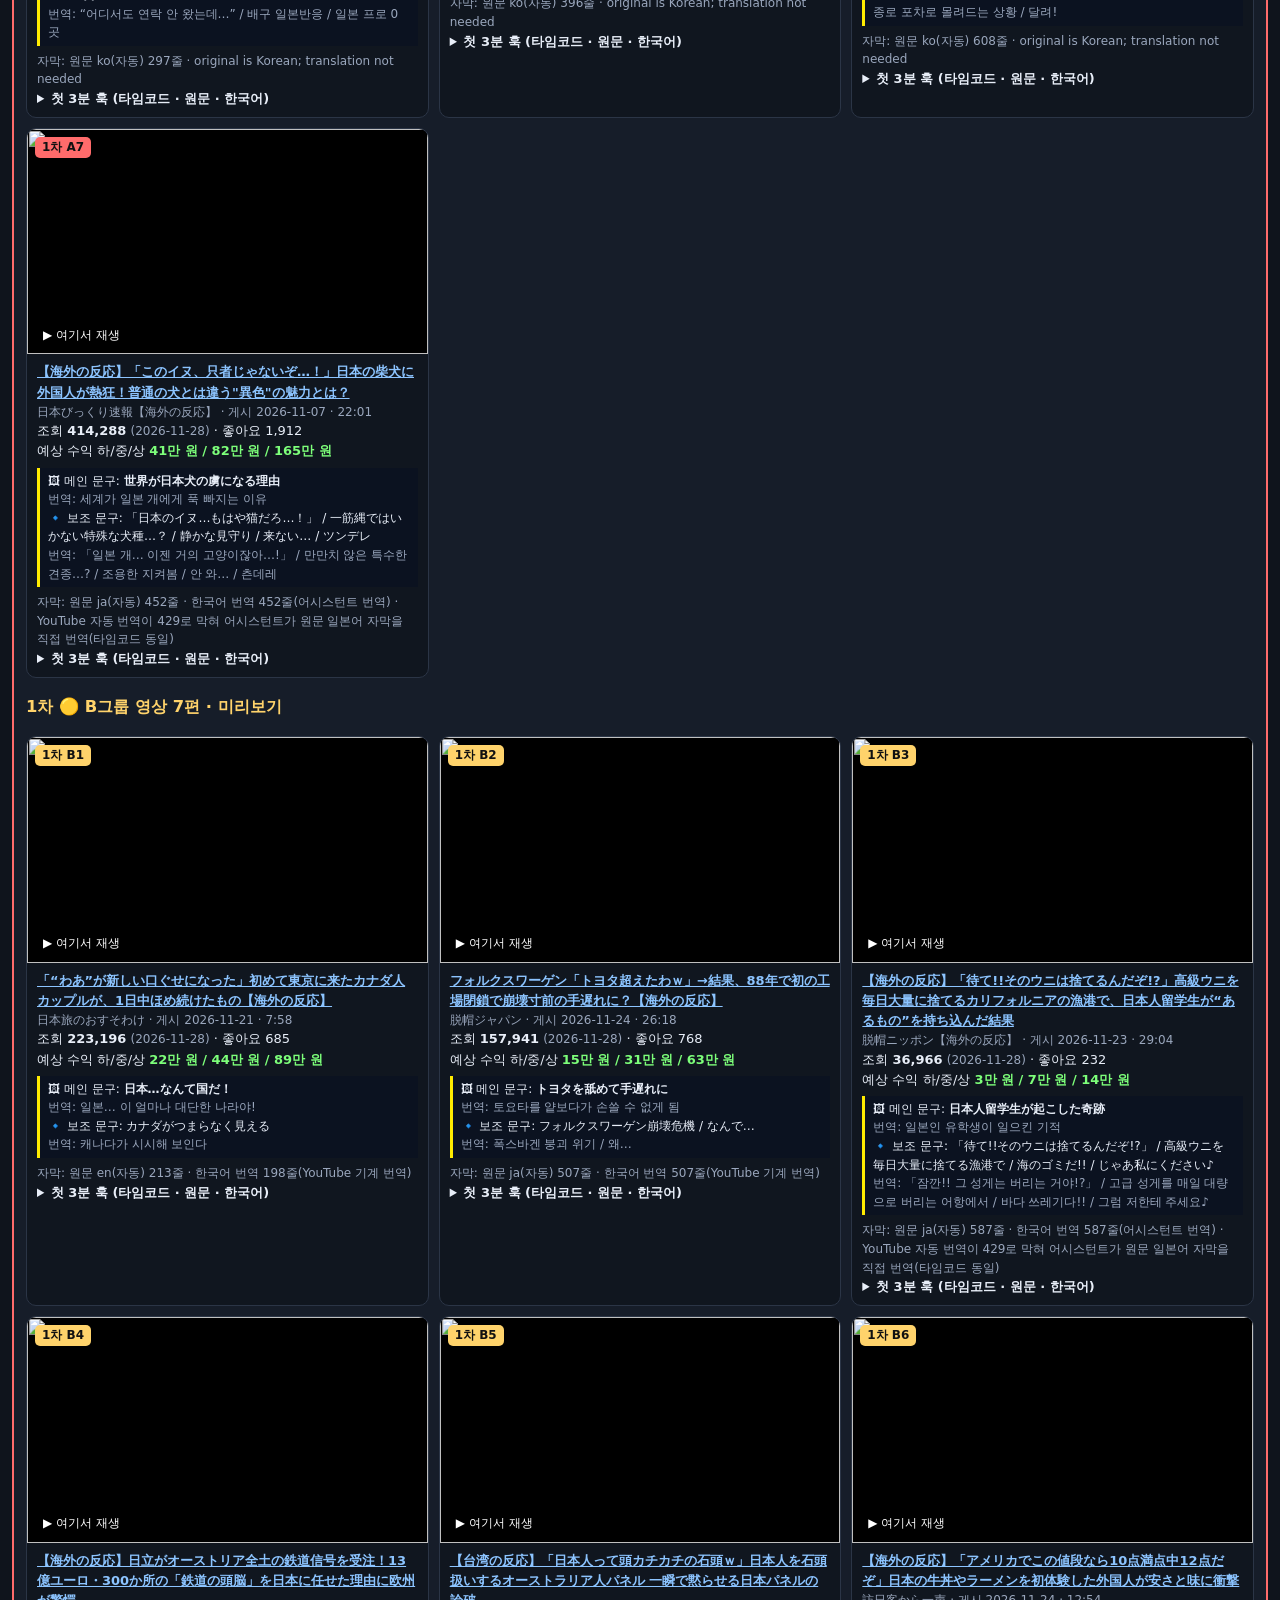
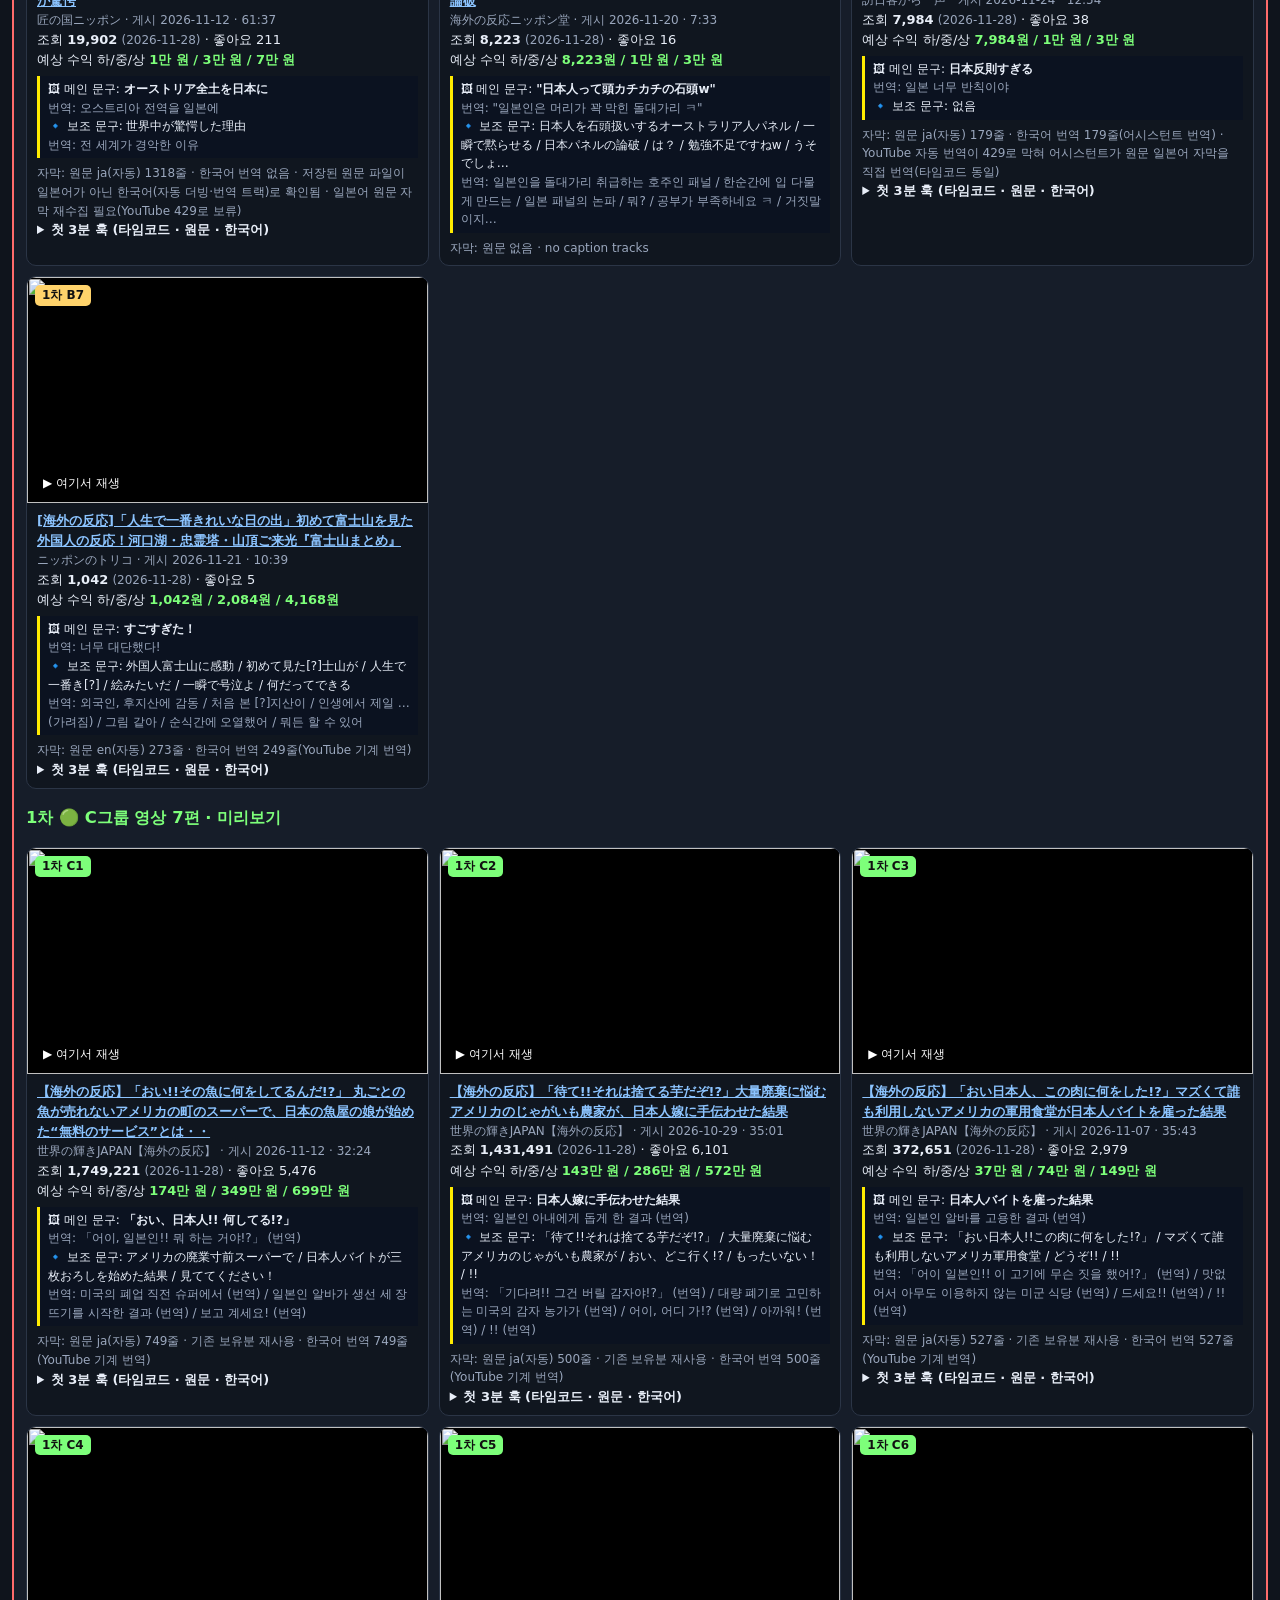
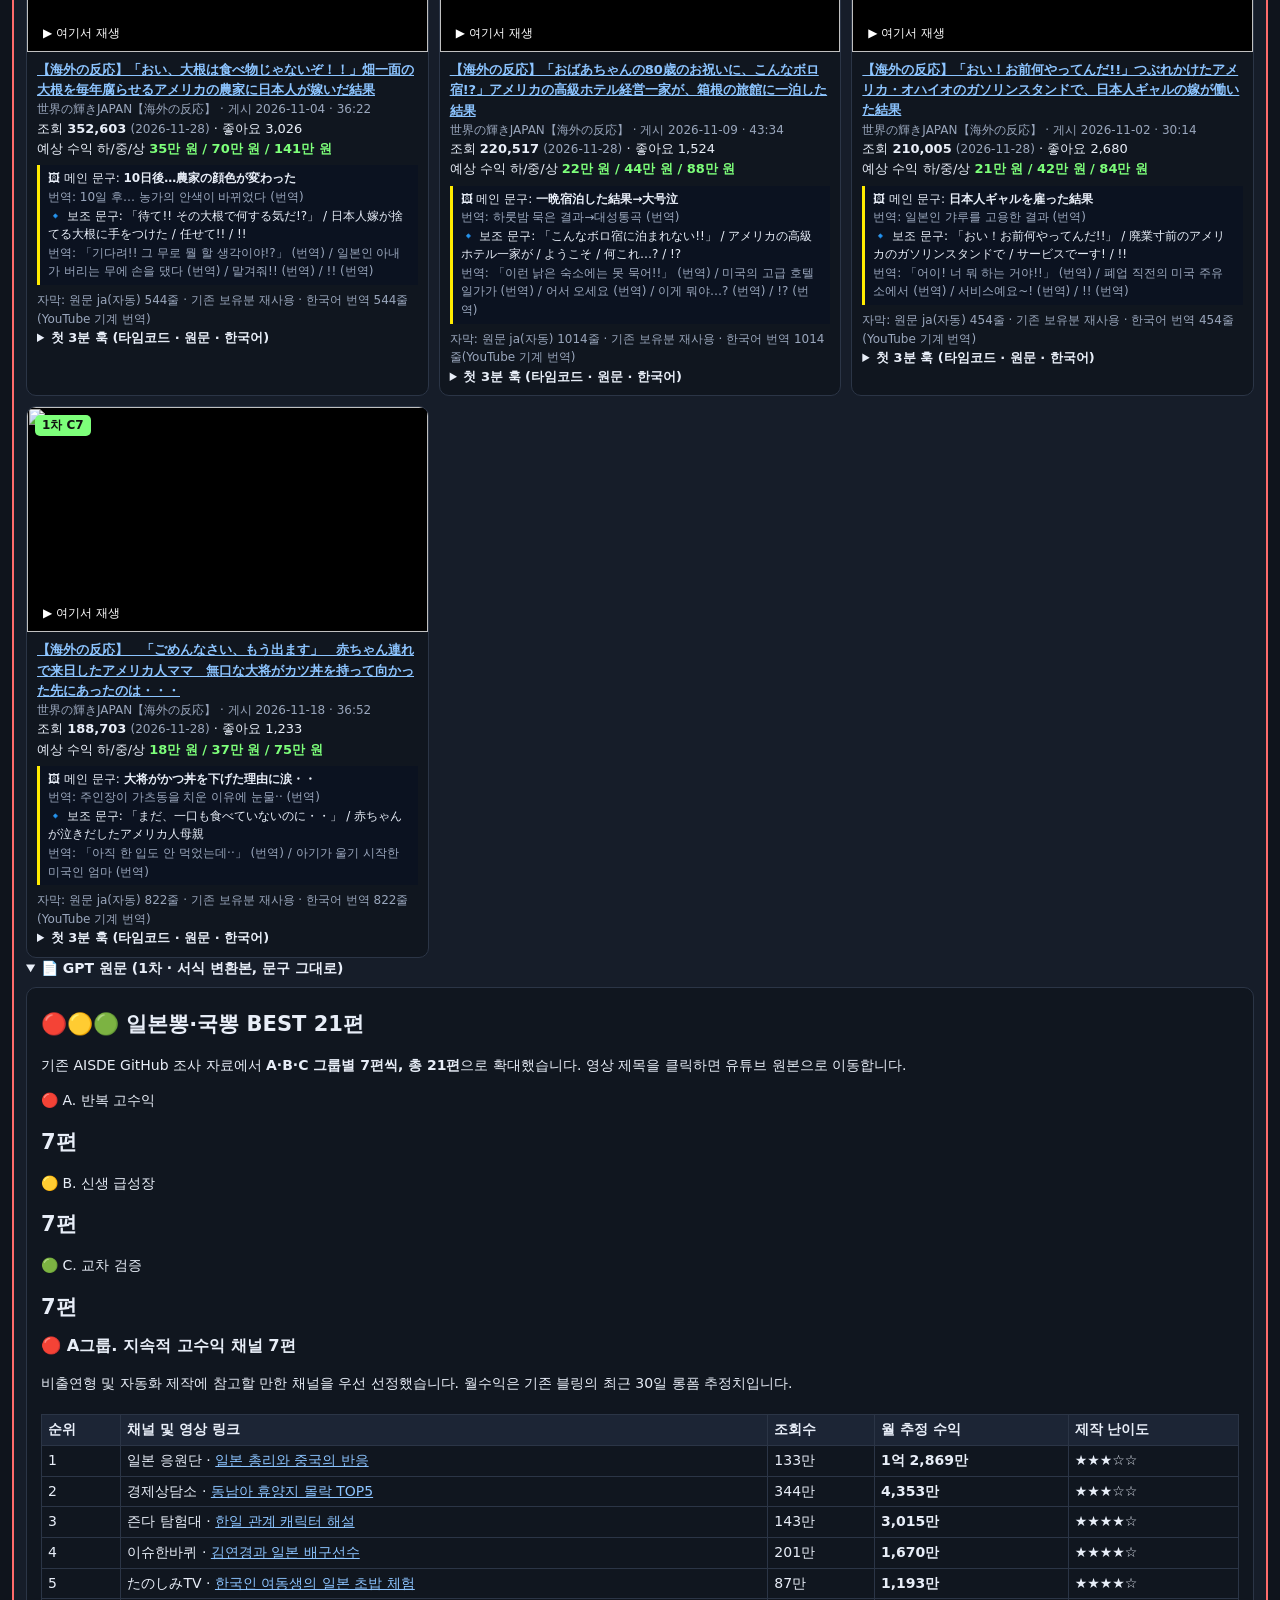
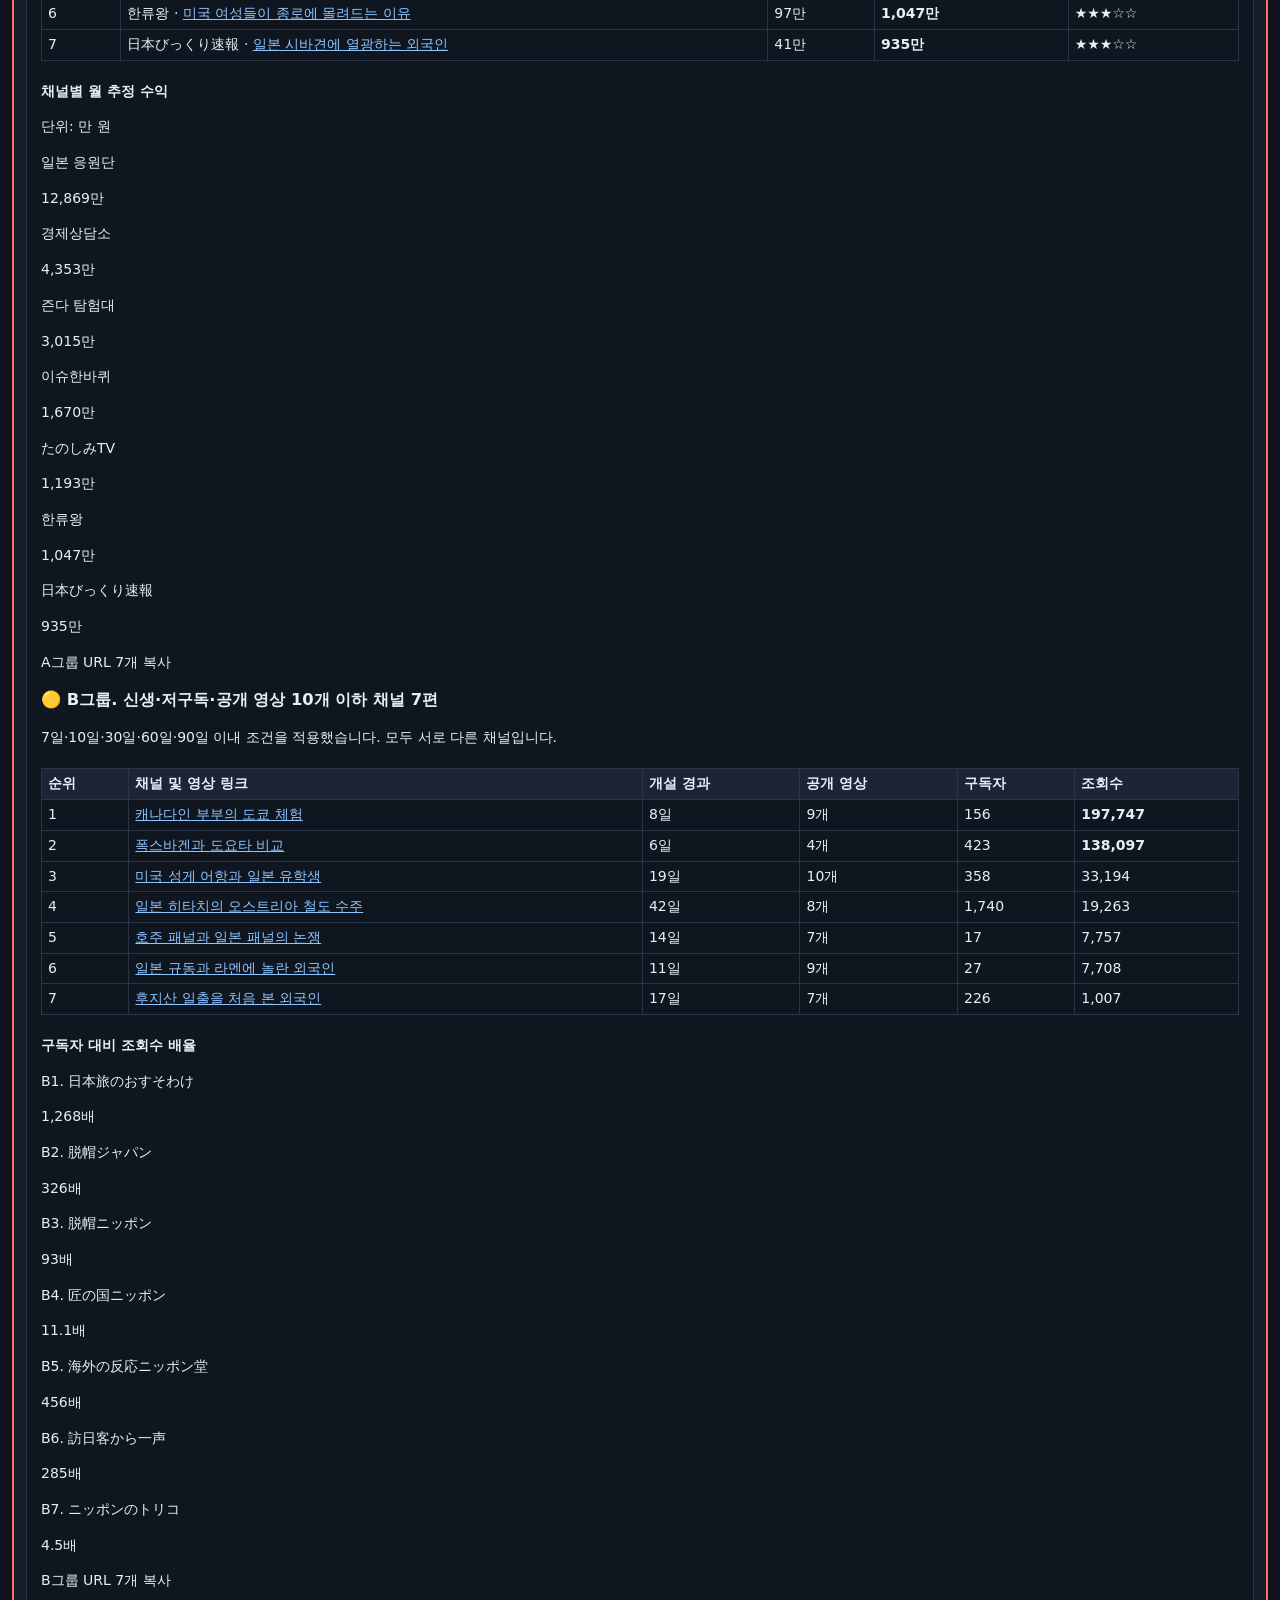
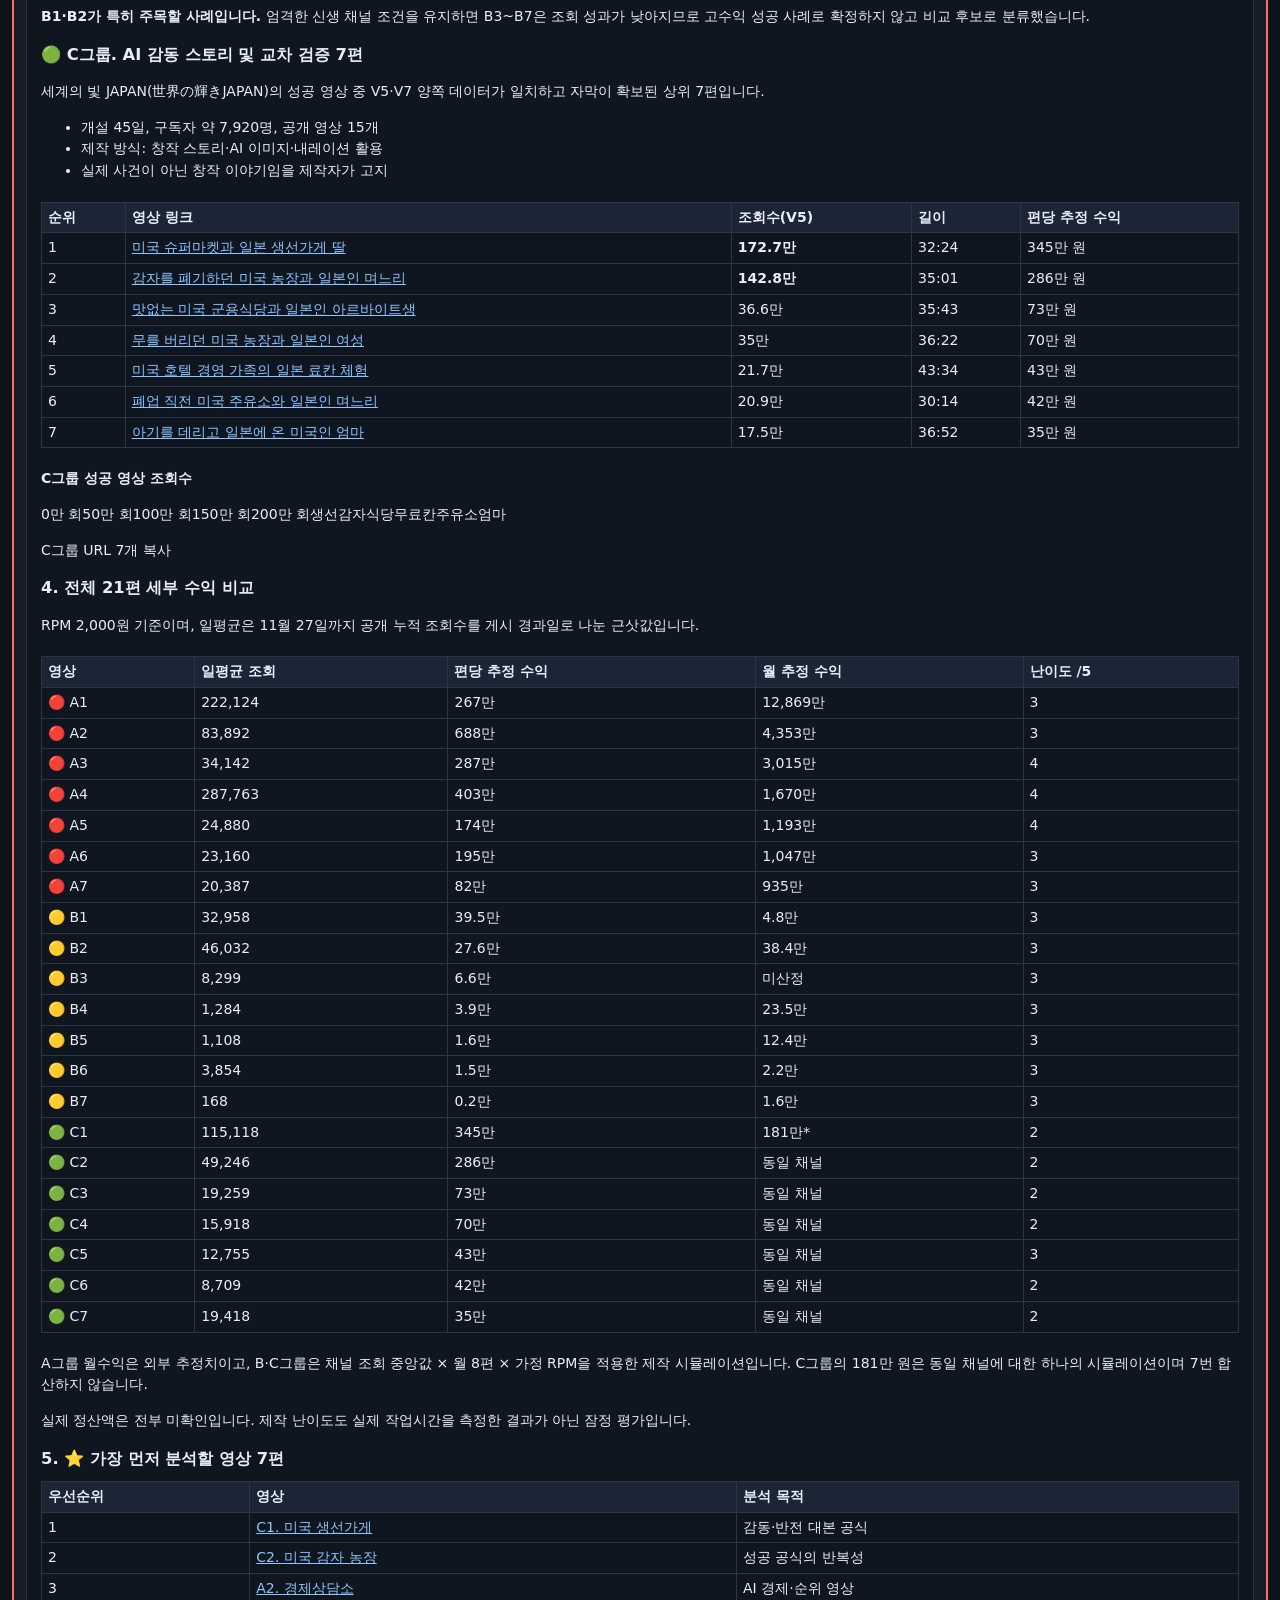
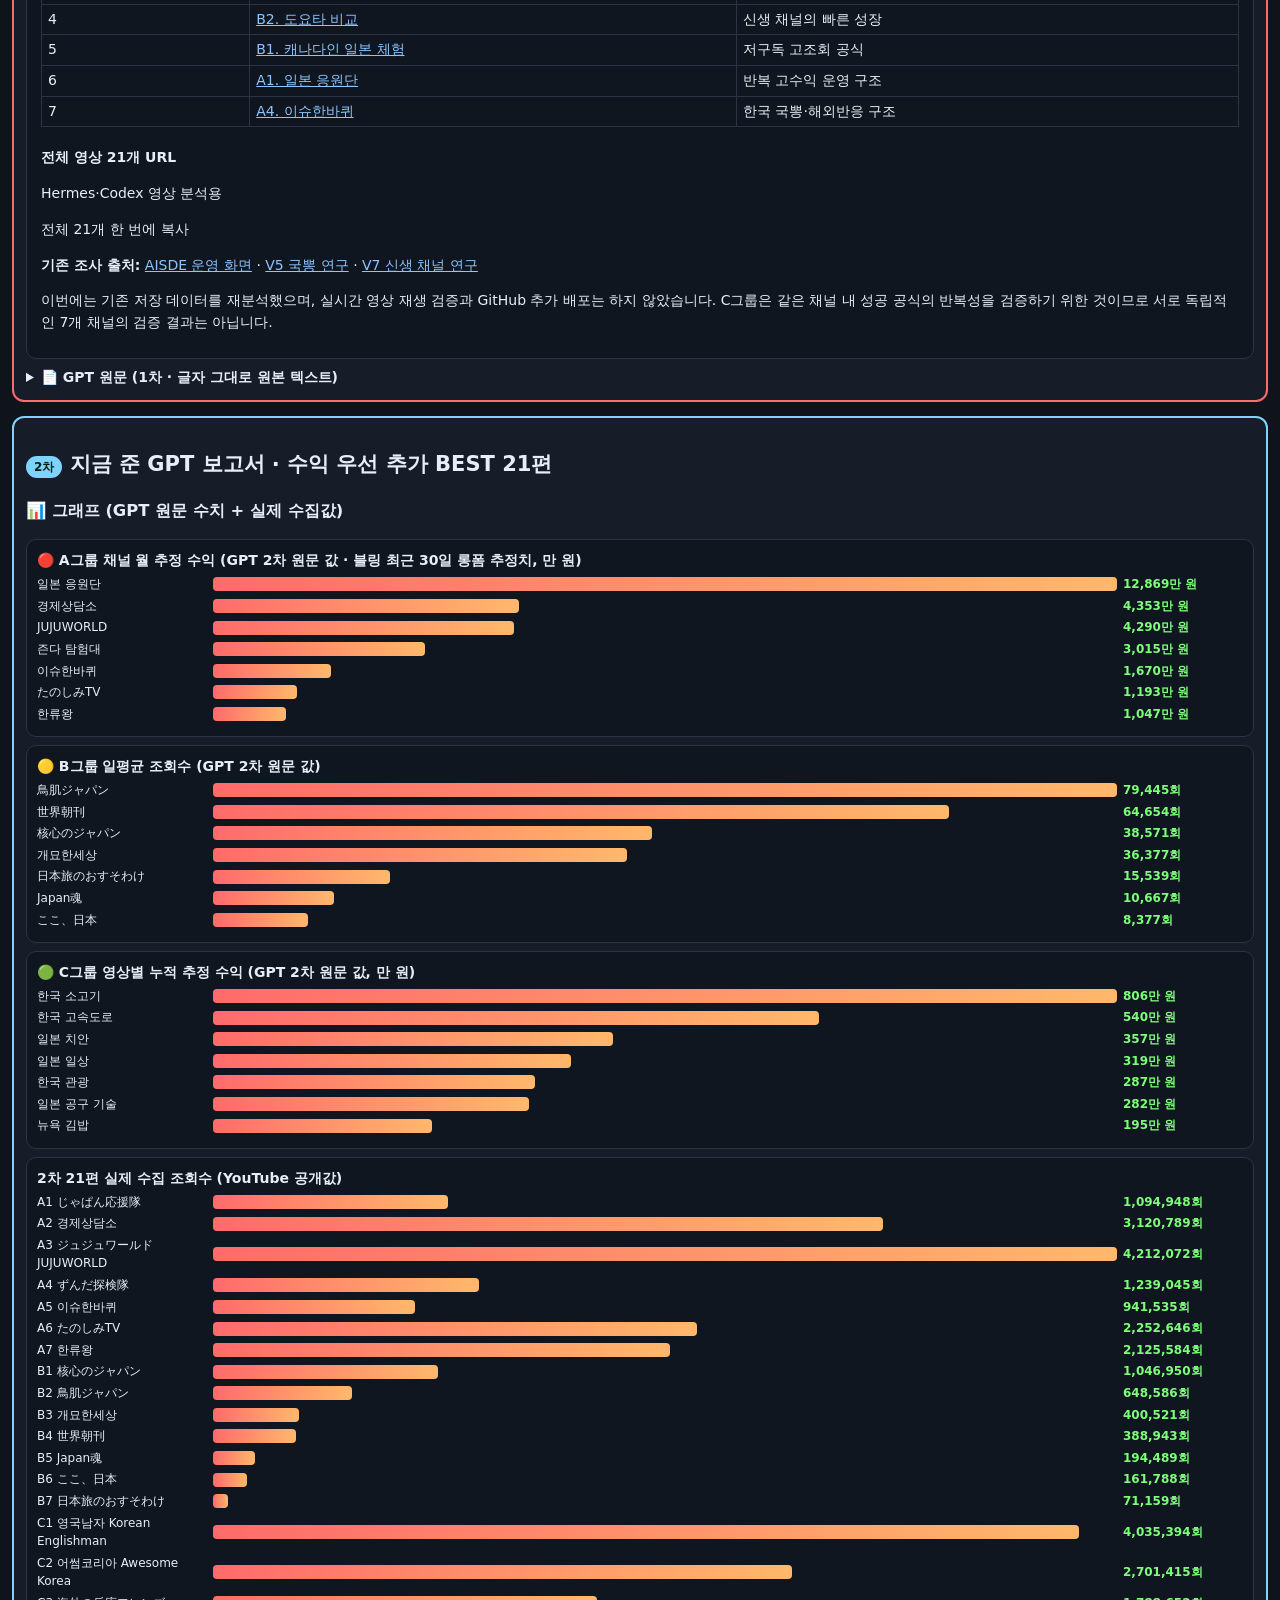
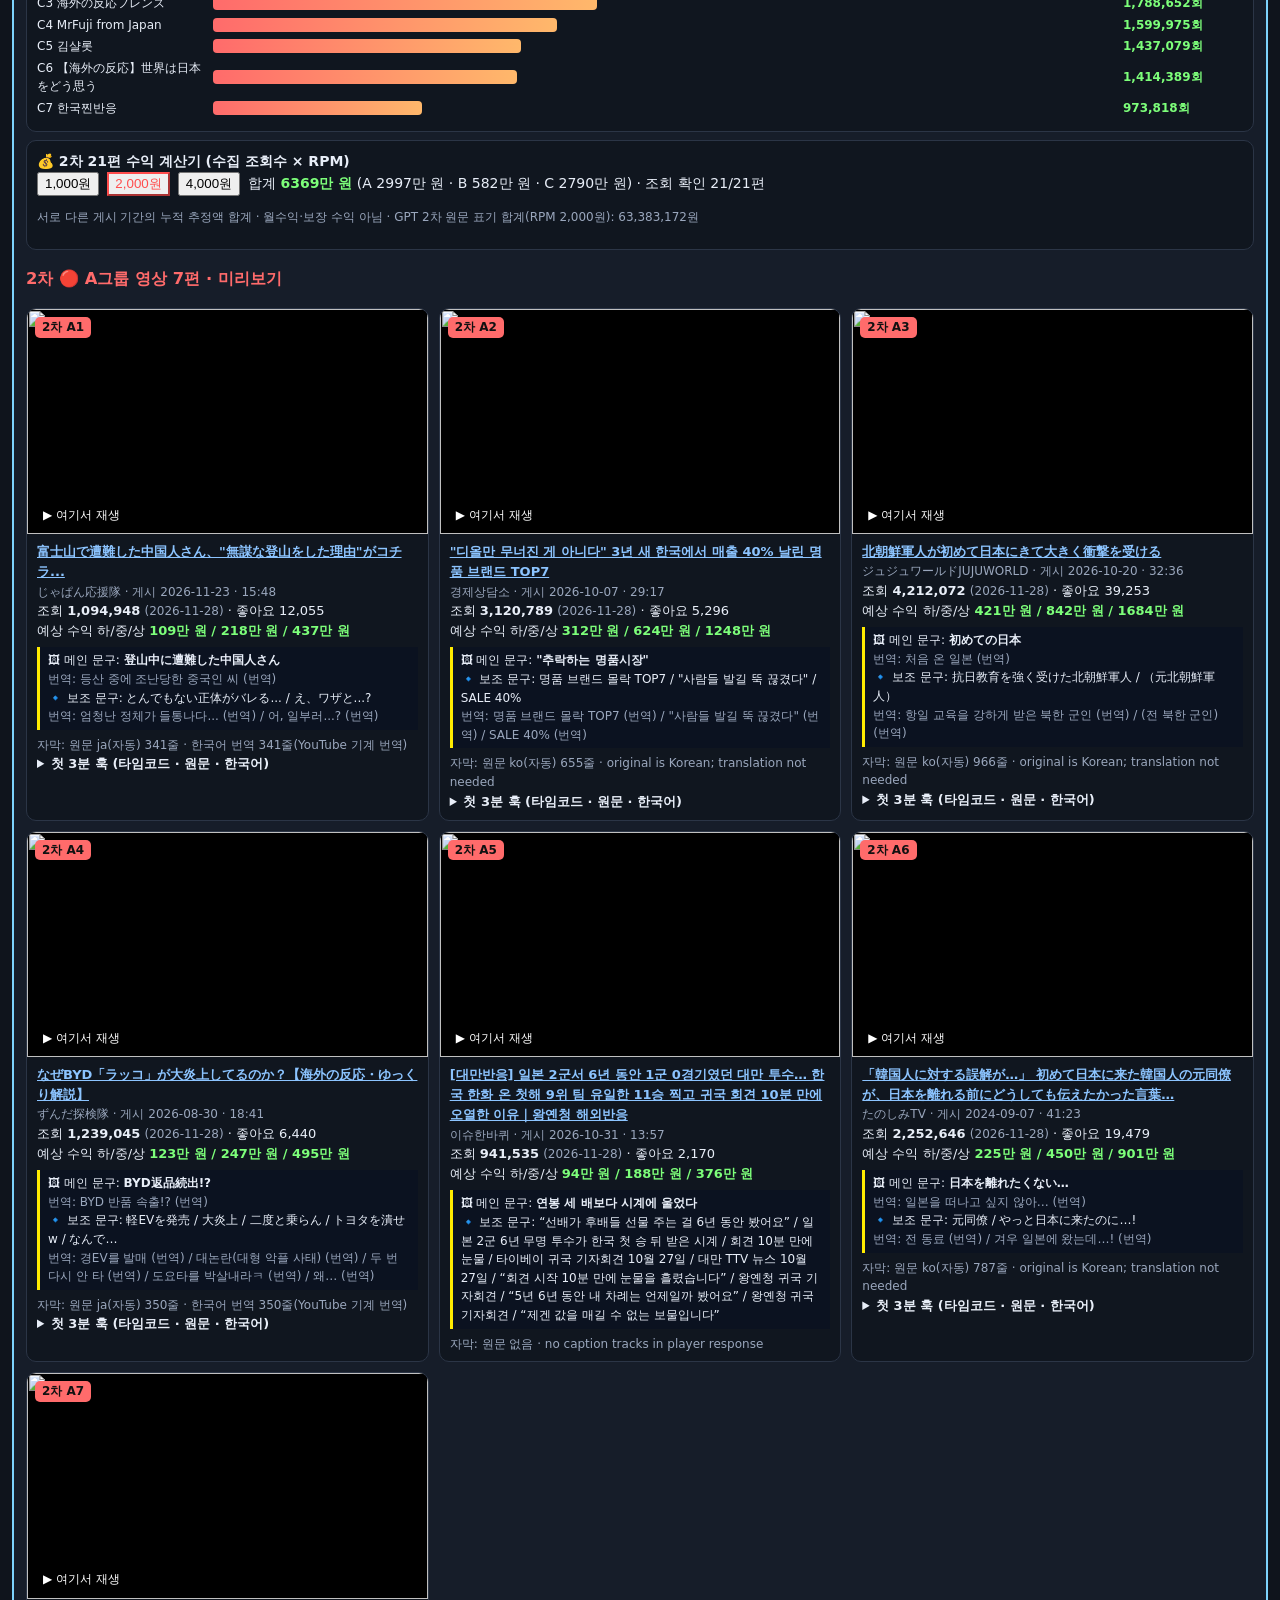
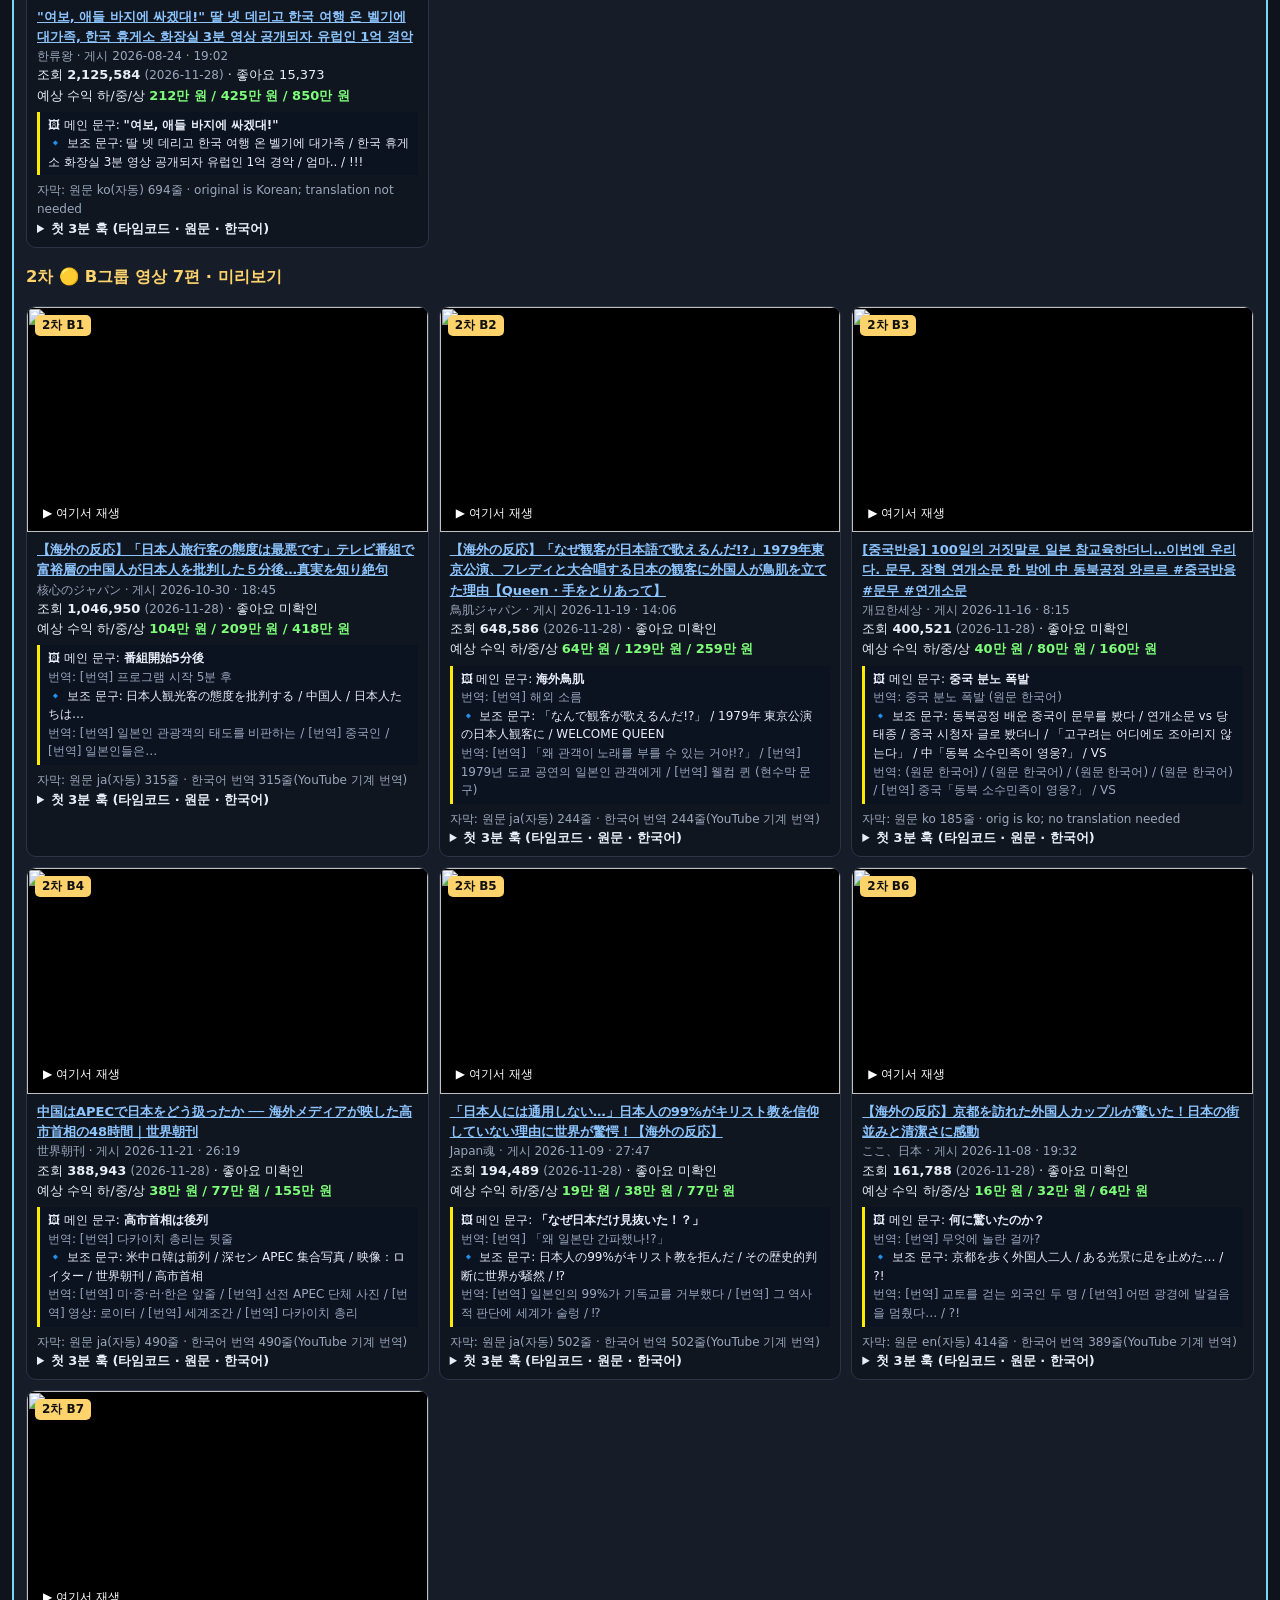
==== commit fd7f59be: "GPT group expansion 1A/2A/2B/2C to 1,000 videos (live from pool, copy URLs)" ====
--- a/gpt42.html
+++ b/gpt42.html
@@ -1,4 +1,4 @@
-<!doctype html><html lang="ko"><head><meta charset="utf-8"><meta name="darkreader-lock"><meta name="viewport" content="width=device-width,initial-scale=1"><title>GPT 선정 일본뽕·국뽕 42편 · 1차 21 + 2차 21</title>
+<!doctype html><html lang="ko"><head><meta charset="utf-8"><meta name="viewport" content="width=device-width,initial-scale=1"><title>GPT 선정 일본뽕·국뽕 42편 · 1차 21 + 2차 21</title>
 <style>
 :root{--bg:#0f141c;--panel:#161d29;--line:#2b3546;--ink:#e8eef8;--mut:#9aa7bd;--red:#ff4d4d;--grn:#7dff7a;--lime:#bcff34;--ylw:#FFEB00}
 *{box-sizing:border-box}body{margin:0;background:var(--bg);color:var(--ink);font:14px/1.55 system-ui,"Malgun Gothic",sans-serif}a{color:#8cc4ff}
@@ -23,7 +23,7 @@
 .calc{display:flex;flex-wrap:wrap;gap:8px;align-items:center}.calc button[aria-pressed=true]{border-color:var(--red);color:var(--red)}
 .note{color:var(--mut);font-size:12px}
 </style></head><body>
-<header><h1>💛 GPT 선정 일본뽕·국뽕 42편</h1><button data-go="r1" aria-pressed="false">🔴 1차 (처음 준 21편)</button><button data-go="r2" aria-pressed="false">🔵 2차 (지금 준 21편)</button><button id="tThumb">썸네일 숨기기</button><button id="tDesc">하단 설명 숨기기</button><a class="btn" href="index.html">← 롱폼 전체 바둑판</a><a class="btn" href="https://github.com/geben147-create/youtube-longform-revenue/pull/7" target="_blank" rel="noopener">PR #7</a><span class="note" id="asof"></span></header>
+<header><h1>💛 GPT 선정 일본뽕·국뽕 42편</h1><button data-go="r1" aria-pressed="false">🔴 1차 (처음 준 21편)</button><button data-go="r2" aria-pressed="false">🔵 2차 (지금 준 21편)</button><button id="tThumb">썸네일 숨기기</button><button id="tDesc">하단 설명 숨기기</button><a class="btn" href="index.html">← 롱폼 전체 바둑판</a><a class="btn" href="index.html?v14=groups" style="border-color:#FFEB00;color:#FFEB00">💛 그룹 확장 1,000편</a><a class="btn" href="https://github.com/geben147-create/youtube-longform-revenue/pull/7" target="_blank" rel="noopener">PR #7</a><span class="note" id="asof"></span></header>
 <main>
 <p class="note">이 페이지는 두 번에 나눠 받은 GPT 보고서 <b>원문 전체를 그대로</b> 싣고(아래 각 차수의 "GPT 원문"), 그 아래에 같은 영상들의 실제 YouTube 수집값(제목·채널·조회수·게시일·썸네일 문구·자막 상태·첫 3분 훅 원문/한국어)을 붙였습니다. GPT 보고서의 수치는 GPT 작성 당시 값이고, 수집값은 수집 시각 기준입니다. 모든 수익은 RPM 가정 추정이며 실제 정산액이 아닙니다.</p>
 <section class="round r1" id="r1"><h2><span class="badge b1">1차</span> 처음 준 GPT 보고서 · 일본뽕·국뽕 BEST 21편</h2><div id="viz1"></div><div id="cards1"></div><details open><summary>📄 GPT 원문 (1차 · 서식 변환본, 문구 그대로)</summary><div class="gpt"><h2><b>🔴🟡🟢 일본뽕·국뽕 BEST 21편</b></h2>
